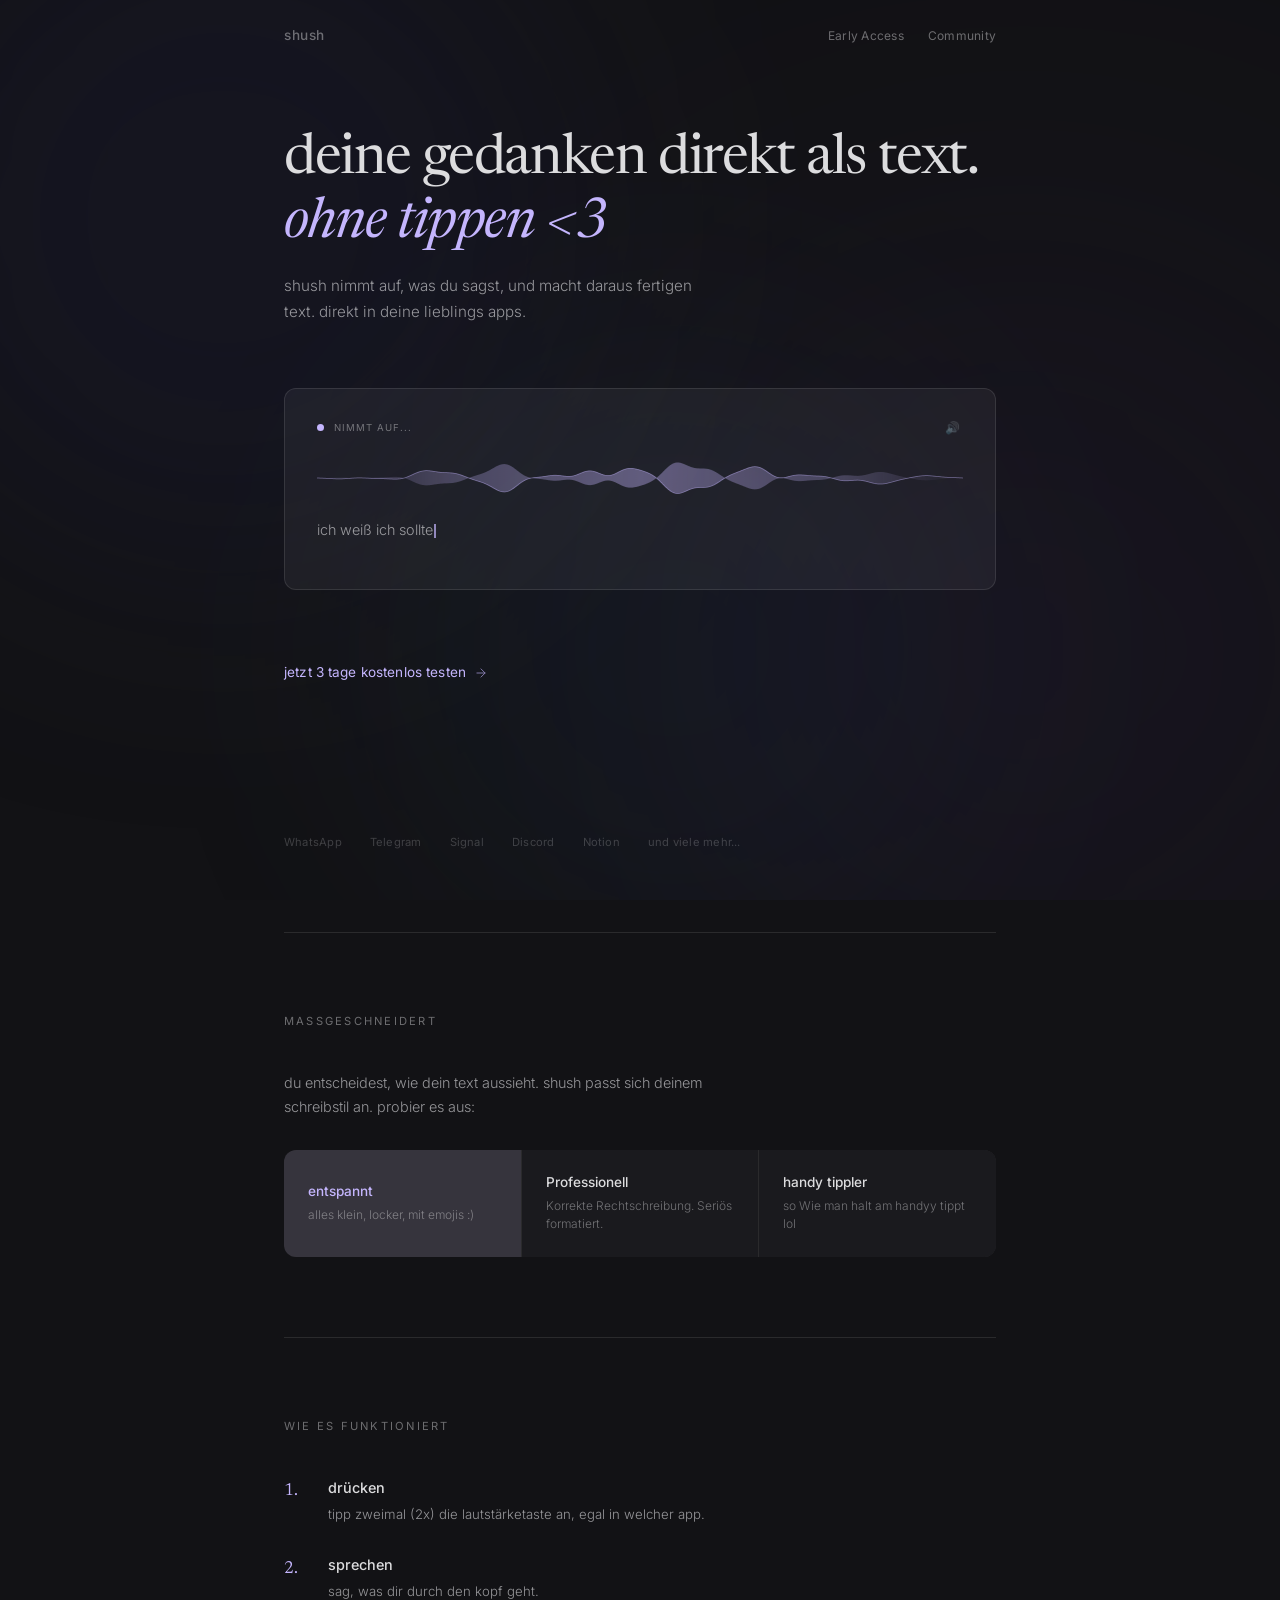
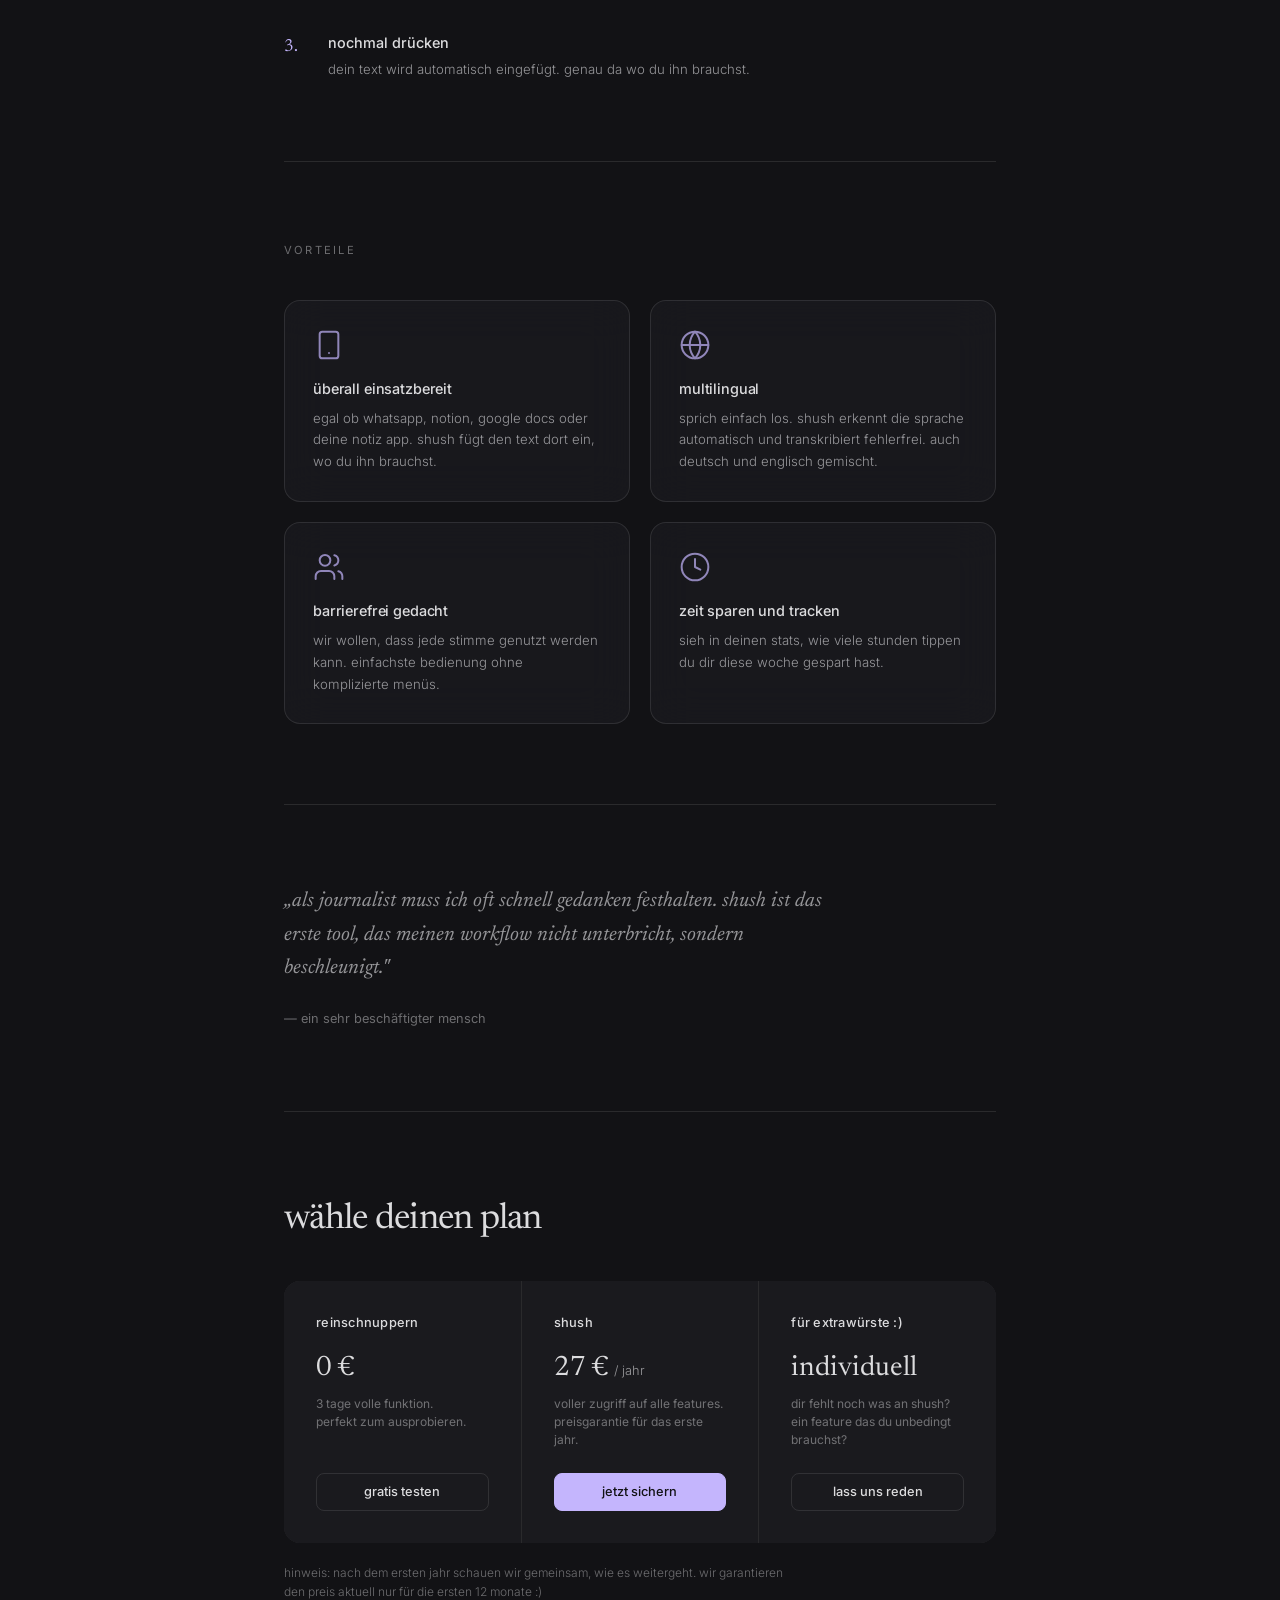
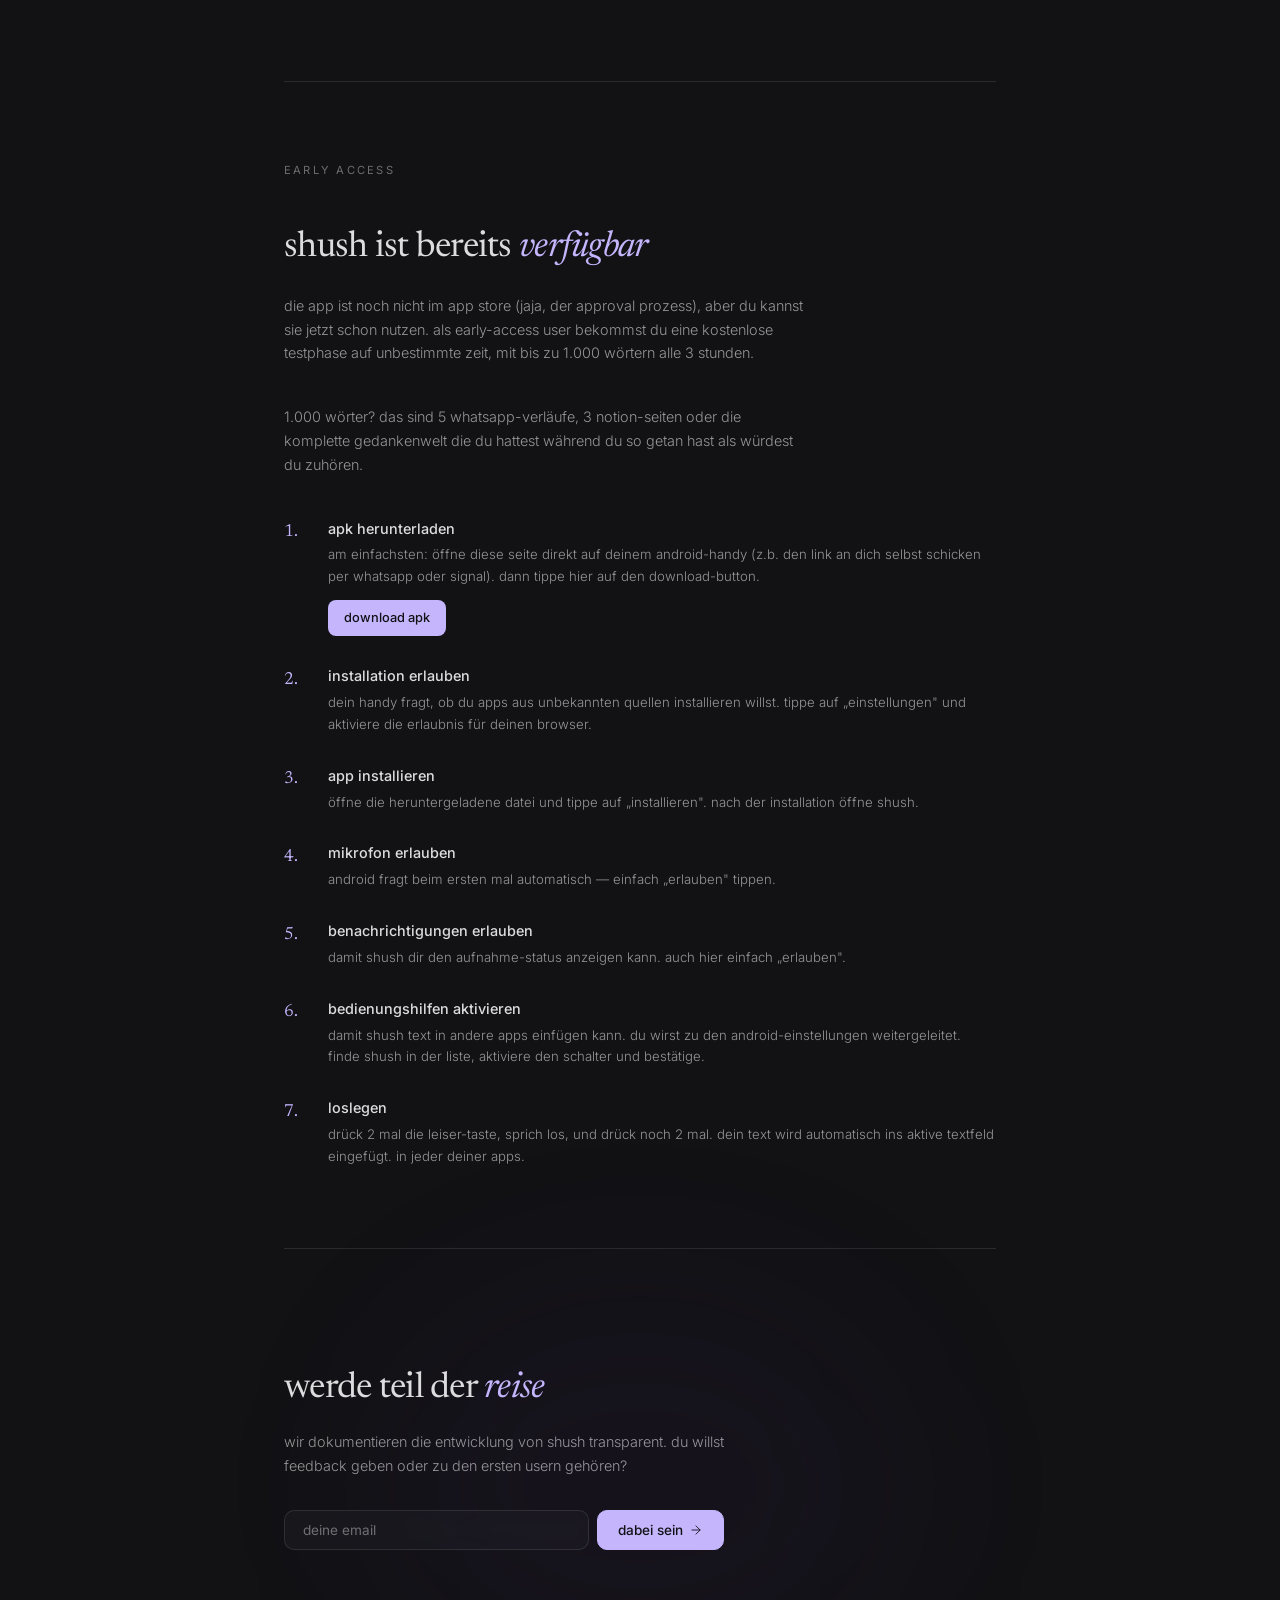
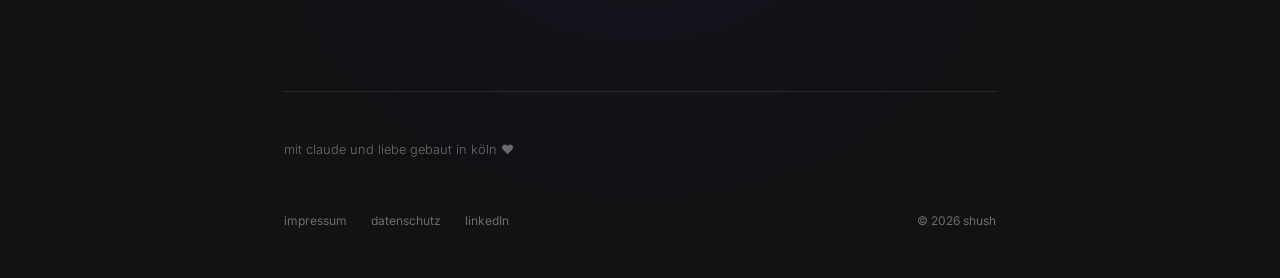
==== index.html @ c4486912 "Add mute toggle button in demo box header Co-Authored-By: Claude Opus 4.6 (1M context) <noreply@anth" ====
<!DOCTYPE html>
<!--

     _____ _   _ _   _ _____ _   _
    /  ___| | | | | | /  ___| | | |
    \ `--.| |_| | | | \ `--.| |_| |
     `--. \  _  | | | |`--. \  _  |
    /\__/ / | | | |_| /\__/ / | | |
    \____/\_| |_/\___/\____/\_| |_/

    deine stimme, dein text.
    https://shush.love

    neugierig? du liest den quellcode.
    das gefällt uns. 🤫

-->
<html lang="de">
<head>
  <meta charset="UTF-8">
  <meta name="viewport" content="width=device-width, initial-scale=1.0">
  <title>shush. deine stimme, dein text &lt;3</title>
  <meta name="description" content="shush nimmt auf, was du sagst, und wandelt es sofort in text um. direkt in deinen lieblings apps.">
  <meta property="og:title" content="shush. deine stimme, dein text">
  <meta property="og:description" content="shush nimmt auf, was du sagst, und wandelt es sofort in text um. direkt in deinen lieblings apps.">
  <meta property="og:type" content="website">
  <meta property="og:image" content="https://shush.love/og-image.png">
  <meta property="og:image:width" content="1200">
  <meta property="og:image:height" content="630">
  <meta name="twitter:card" content="summary_large_image">
  <meta name="twitter:image" content="https://shush.love/og-image.png">
  <link rel="icon" type="image/svg+xml" href="favicon.svg">
  <link rel="preconnect" href="https://fonts.googleapis.com">
  <link rel="preconnect" href="https://fonts.gstatic.com" crossorigin>
  <link href="https://fonts.googleapis.com/css2?family=Newsreader:ital,wght@0,400;0,500;1,400&family=Inter:wght@300;400;500;600&display=swap" rel="stylesheet">
  <link rel="stylesheet" href="styles.css">
</head>
<body>

  <div class="edit-bar" id="editBar">
    <span class="edit-bar-label">editing: <strong id="editStyleLabel">casual</strong></span>
    <button class="edit-export" id="editExport">export JSON</button>
    <button class="edit-close" id="editClose">&times;</button>
  </div>

  <div class="fluid-bg">
    <div class="blob blob-1"></div>
    <div class="blob blob-2"></div>
    <div class="blob blob-3"></div>
  </div>

  <nav>
    <div class="nav-inner">
      <a href="#" class="nav-logo" data-edit>shush</a>
      <div class="nav-links">
        <a href="#download">Early Access</a>
        <a href="#join">Community</a>
        <a href="#" id="editToggle" style="display:none">Edit</a>
      </div>
    </div>
  </nav>

  <div class="container">

    <section class="hero" id="demo">
      <div class="hero-copy">
        <h1 data-key="heroTitle">deine gedanken direkt als text. <em>ohne tippen &lt;3</em></h1>
        <p class="hero-sub" data-key="heroSub">shush nimmt auf, was du sagst, und macht daraus fertigen text. direkt in deine lieblings apps.</p>
      </div>
      <div class="demo-box">
        <div class="demo-header">
          <div class="demo-dot" id="demoDot"></div>
          <span class="demo-status" id="demoStatus">nimmt auf...</span>
          <button class="mute-btn" id="muteBtn" title="Sound an/aus">🔊</button>
        </div>
        <canvas class="waveform-canvas" id="waveform" width="920" height="80"></canvas>
        <p class="demo-text" id="demoText"><span class="cursor"></span></p>
      </div>
      <a href="#pricing" class="hero-cta">
<span data-key="heroCta">jetzt 3 tage kostenlos testen</span>
        <svg xmlns="http://www.w3.org/2000/svg" viewBox="0 0 24 24" fill="none" stroke="currentColor" stroke-width="1.5" stroke-linecap="round" stroke-linejoin="round"><path d="M5 12h14"/><path d="m12 5 7 7-7 7"/></svg>
      </a>
      <div class="compat-logos">
        <span>WhatsApp</span>
        <span>Telegram</span>
        <span>Signal</span>
        <span class="desktop-only">Discord</span>
        <span class="desktop-only">Notion</span>
        <span class="desktop-only">und viele mehr...</span>
        <span class="mobile-only">und mehr...</span>
      </div>
    </section>

    <div class="divider"></div>

    <section class="style-switch fade-in">
      <p class="section-label" data-edit>maßgeschneidert</p>
      <p class="style-switch-desc" data-edit>du entscheidest, wie dein text aussieht. shush passt sich deinem schreibstil an. probier es aus:</p>
      <div class="style-options">
        <button class="style-opt active" data-style="casual">
          <div class="style-opt-name">entspannt</div>
          <div class="style-opt-preview">alles klein, locker, mit emojis :)</div>
        </button>
        <button class="style-opt" data-style="formal">
          <div class="style-opt-name">Professionell</div>
          <div class="style-opt-preview">Korrekte Rechtschreibung. Seriös formatiert.</div>
        </button>
        <button class="style-opt" data-style="messy">
          <div class="style-opt-name">handy tippler</div>
          <div class="style-opt-preview">so Wie man halt am handyy tippt lol</div>
        </button>
      </div>
    </section>

    <div class="divider"></div>

    <section class="steps fade-in">
      <p class="section-label" data-edit>wie es funktioniert</p>
      <div class="steps-list">
        <div class="step">
          <span class="step-num">1.</span>
          <div>
            <h3 data-key="step1h">drücken</h3>
            <p data-key="step1p">tipp zweimal (2x) die lautstärketaste an, egal in welcher app.</p>
          </div>
        </div>
        <div class="step">
          <span class="step-num">2.</span>
          <div>
            <h3 data-key="step2h">sprechen</h3>
            <p data-key="step2p">sag, was dir durch den kopf geht.</p>
          </div>
        </div>
        <div class="step">
          <span class="step-num">3.</span>
          <div>
            <h3 data-key="step3h">nochmal drücken</h3>
            <p data-key="step3p">dein text wird automatisch eingefügt. genau da wo du ihn brauchst.</p>
          </div>
        </div>
      </div>
    </section>

    <div class="divider"></div>

    <section class="features">
      <p class="section-label fade-in" data-edit>vorteile</p>
      <div class="features-grid">
        <div class="feature-card glass fade-in delay-1">
          <div class="feature-icon">
            <svg xmlns="http://www.w3.org/2000/svg" viewBox="0 0 24 24" fill="none" stroke="currentColor" stroke-width="1.5" stroke-linecap="round" stroke-linejoin="round"><rect x="5" y="2" width="14" height="20" rx="2" ry="2"/><path d="M12 18h.01"/></svg>
          </div>
          <h3 data-key="feat1h">überall einsatzbereit</h3>
          <p data-key="feat1p">egal ob whatsapp, notion, google docs oder deine notiz app. shush fügt den text dort ein, wo du ihn brauchst.</p>
        </div>
        <div class="feature-card glass fade-in delay-2">
          <div class="feature-icon">
            <svg xmlns="http://www.w3.org/2000/svg" viewBox="0 0 24 24" fill="none" stroke="currentColor" stroke-width="1.5" stroke-linecap="round" stroke-linejoin="round"><circle cx="12" cy="12" r="10"/><path d="M2 12h20M12 2a15.3 15.3 0 0 1 4 10 15.3 15.3 0 0 1-4 10 15.3 15.3 0 0 1-4-10 15.3 15.3 0 0 1 4-10z"/></svg>
          </div>
          <h3 data-key="feat2h">multilingual</h3>
          <p data-key="feat2p">sprich einfach los. shush erkennt die sprache automatisch und transkribiert fehlerfrei. auch deutsch und englisch gemischt.</p>
        </div>
        <div class="feature-card glass fade-in delay-3">
          <div class="feature-icon">
            <svg xmlns="http://www.w3.org/2000/svg" viewBox="0 0 24 24" fill="none" stroke="currentColor" stroke-width="1.5" stroke-linecap="round" stroke-linejoin="round"><path d="M16 21v-2a4 4 0 0 0-4-4H6a4 4 0 0 0-4 4v2"/><circle cx="9" cy="7" r="4"/><path d="M22 21v-2a4 4 0 0 0-3-3.87"/><path d="M16 3.13a4 4 0 0 1 0 7.75"/></svg>
          </div>
          <h3 data-key="feat3h">barrierefrei gedacht</h3>
          <p data-key="feat3p">wir wollen, dass jede stimme genutzt werden kann. einfachste bedienung ohne komplizierte menüs.</p>
        </div>
        <div class="feature-card glass fade-in delay-3">
          <div class="feature-icon">
            <svg xmlns="http://www.w3.org/2000/svg" viewBox="0 0 24 24" fill="none" stroke="currentColor" stroke-width="1.5" stroke-linecap="round" stroke-linejoin="round"><circle cx="12" cy="12" r="10"/><polyline points="12 6 12 12 16 14"/></svg>
          </div>
          <h3 data-key="feat4h">zeit sparen und tracken</h3>
          <p data-key="feat4p">sieh in deinen stats, wie viele stunden tippen du dir diese woche gespart hast.</p>
        </div>
      </div>
    </section>

    <div class="divider"></div>

    <section class="testimonial fade-in">
      <blockquote data-key="quote">„als journalist muss ich oft schnell gedanken festhalten. shush ist das erste tool, das meinen workflow nicht unterbricht, sondern beschleunigt."</blockquote>
      <cite data-edit>— ein sehr beschäftigter mensch</cite>
    </section>

    <div class="divider"></div>

    <section class="pricing fade-in" id="pricing">
      <h2 data-key="pricingTitle">wähle deinen plan</h2>
      <div class="pricing-grid">
        <div class="plan">
          <span class="plan-name" data-edit>reinschnuppern</span>
          <span class="plan-price" data-edit>0 €</span>
          <p class="plan-desc" data-edit>3 tage volle funktion.<br>perfekt zum ausprobieren.</p>
          <a href="#download" class="plan-cta" data-edit>gratis testen</a>
        </div>
        <div class="plan">
          <span class="plan-name" data-edit>shush</span>
          <span class="plan-price" data-edit>27 € <span>/ jahr</span></span>
          <p class="plan-desc" data-edit>voller zugriff auf alle features.<br>preisgarantie für das erste jahr.</p>
          <a href="#download" class="plan-cta primary" data-edit>jetzt sichern</a>
        </div>
        <div class="plan">
          <span class="plan-name" data-edit>für extrawürste :)</span>
          <span class="plan-price" data-edit>individuell</span>
          <p class="plan-desc" data-edit>dir fehlt noch was an shush?<br>ein feature das du unbedingt brauchst?</p>
          <a href="#join" class="plan-cta" data-edit>lass uns reden</a>
        </div>
      </div>
      <p class="pricing-note" data-edit>hinweis: nach dem ersten jahr schauen wir gemeinsam, wie es weitergeht. wir garantieren den preis aktuell nur für die ersten 12 monate :)</p>
    </section>

    <div class="divider"></div>

    <section class="early-access fade-in" id="download">
      <p class="section-label">early access</p>
      <h2 class="ea-title">shush ist bereits <em>verfügbar</em></h2>
      <p class="ea-desc">die app ist noch nicht im app store (jaja, der approval prozess), aber du kannst sie jetzt schon nutzen. als early-access user bekommst du eine kostenlose testphase auf unbestimmte zeit, mit bis zu 1.000 wörtern alle 3 stunden.</p>
      <p class="ea-desc">1.000 wörter? das sind 5 whatsapp-verläufe, 3 notion-seiten oder die komplette gedankenwelt die du hattest während du so getan hast als würdest du zuhören.</p>

      <div class="ea-steps">
        <div class="ea-step">
          <span class="step-num">1.</span>
          <div>
            <h3>apk herunterladen</h3>
            <p>am einfachsten: öffne diese seite direkt auf deinem android-handy (z.b. den link an dich selbst schicken per whatsapp oder signal). dann tippe hier auf den download-button.</p>
            <a href="https://github.com/leonbubova/shush-app-releases/releases/download/v0.8.0/shush-app-v0.8.0.apk" class="ea-download" target="_blank" rel="noopener">download apk</a>
          </div>
        </div>
        <div class="ea-step">
          <span class="step-num">2.</span>
          <div>
            <h3>installation erlauben</h3>
            <p>dein handy fragt, ob du apps aus unbekannten quellen installieren willst. tippe auf „einstellungen" und aktiviere die erlaubnis für deinen browser.</p>
          </div>
        </div>
        <div class="ea-step">
          <span class="step-num">3.</span>
          <div>
            <h3>app installieren</h3>
            <p>öffne die heruntergeladene datei und tippe auf „installieren". nach der installation öffne shush.</p>
          </div>
        </div>
        <div class="ea-step">
          <span class="step-num">4.</span>
          <div>
            <h3>mikrofon erlauben</h3>
            <p>android fragt beim ersten mal automatisch — einfach „erlauben" tippen.</p>
          </div>
        </div>
        <div class="ea-step">
          <span class="step-num">5.</span>
          <div>
            <h3>benachrichtigungen erlauben</h3>
            <p>damit shush dir den aufnahme-status anzeigen kann. auch hier einfach „erlauben".</p>
          </div>
        </div>
        <div class="ea-step">
          <span class="step-num">6.</span>
          <div>
            <h3>bedienungshilfen aktivieren</h3>
            <p>damit shush text in andere apps einfügen kann. du wirst zu den android-einstellungen weitergeleitet. finde shush in der liste, aktiviere den schalter und bestätige.</p>
          </div>
        </div>
        <div class="ea-step">
          <span class="step-num">7.</span>
          <div>
            <h3>loslegen</h3>
            <p>drück 2 mal die leiser-taste, sprich los, und drück noch 2 mal. dein text wird automatisch ins aktive textfeld eingefügt. in jeder deiner apps.</p>
          </div>
        </div>
      </div>
    </section>

    <div class="divider"></div>

    <section class="cta fade-in" id="join">
      <div class="cta-glow"></div>
      <h2 data-key="ctaTitle">werde teil der <em>reise</em></h2>
      <p data-key="ctaSub">wir dokumentieren die entwicklung von shush transparent. du willst feedback geben oder zu den ersten usern gehören?</p>
      <form class="cta-form" id="waitlistForm">
        <input type="text" name="website" class="honeypot" tabindex="-1" autocomplete="off">
        <div class="cta-input-row">
          <input type="email" name="email" id="waitlistEmail" placeholder="deine email" required>
          <button type="submit" class="cta-submit">dabei sein <svg xmlns="http://www.w3.org/2000/svg" viewBox="0 0 24 24" fill="none" stroke="currentColor" stroke-width="1.5" stroke-linecap="round" stroke-linejoin="round"><path d="M5 12h14"/><path d="m12 5 7 7-7 7"/></svg></button>
        </div>
        <p class="cta-feedback" id="waitlistFeedback"></p>
      </form>
    </section>

    <footer>
      <div class="footer-top">
        <span>mit claude und liebe gebaut in köln ❤️</span>
        <span class="hidden-message">du hast das geheimnis gefunden. 🤫</span>
      </div>
      <div class="footer-bottom">
        <div class="footer-links">
          <a href="#" data-legal="impressum">impressum</a>
          <a href="#" data-legal="datenschutz">datenschutz</a>
          <a class="li-link" data-li="leonbubova">linkedIn</a>
        </div>
        <span class="footer-copy">© <script>document.write(new Date().getFullYear())</script> shush</span>
      </div>
    </footer>

  </div>

  <div class="legal-overlay" id="legalOverlay">
    <div class="legal-modal">
      <button class="legal-close" id="legalClose">&times;</button>
      <div id="legalContent"></div>
    </div>
  </div>

  <script src="script.js"></script>
</body>
</html>
---- styles.css ----
*, *::before, *::after { margin: 0; padding: 0; box-sizing: border-box; }

:root {
  --bg: #121215;
  --surface: #1a1a1e;
  --surface-glass: rgba(30, 30, 35, 0.55);
  --border: rgba(255, 255, 255, 0.10);
  --text: #dcdcde;
  --text-2: rgba(220, 220, 222, 0.65);
  --text-3: rgba(220, 220, 222, 0.45);
  --accent: #c4b5fd;
  --accent-dim: rgba(196, 181, 253, 0.10);
  --fluid-1: #1a1a3e;
  --fluid-2: #2d1b4e;
  --fluid-3: #0f2a3d;
  --sans: "Inter", -apple-system, system-ui, sans-serif;
  --serif: "Newsreader", Georgia, serif;
}

html { scroll-behavior: smooth; }

body {
  background: var(--bg);
  color: var(--text);
  font-family: var(--sans);
  line-height: 1.6;
  -webkit-font-smoothing: antialiased;
  -moz-osx-font-smoothing: grayscale;
  overflow-x: hidden;
}

::selection {
  background: rgba(196, 181, 253, 0.30);
  color: #fff;
}

/* Fluid background */
.fluid-bg {
  position: fixed; inset: 0; z-index: -1; overflow: hidden; pointer-events: none;
}
.blob {
  position: absolute; border-radius: 50%; mix-blend-mode: screen;
}
.blob-1 {
  top: -15%; left: -10%; width: 55vw; height: 55vw;
  background: rgba(30, 30, 66, 0.45); filter: blur(120px); opacity: 0.55;
  animation: drift1 22s ease-in-out infinite;
}
.blob-2 {
  bottom: -15%; right: -10%; width: 60vw; height: 60vw;
  background: rgba(50, 31, 82, 0.35); filter: blur(140px); opacity: 0.45;
  animation: drift2 28s ease-in-out infinite;
}
.blob-3 {
  top: 40%; left: 30%; width: 45vw; height: 45vw;
  background: rgba(19, 46, 66, 0.40); filter: blur(100px); opacity: 0.35;
  animation: drift3 32s ease-in-out infinite;
}

@keyframes drift1 {
  0%, 100% { transform: translate(-10%, -10%) scale(1); }
  50% { transform: translate(15%, 10%) scale(1.15); }
}
@keyframes drift2 {
  0%, 100% { transform: translate(15%, 10%) scale(1.1); }
  50% { transform: translate(-15%, -15%) scale(0.9); }
}
@keyframes drift3 {
  0%, 100% { transform: translate(0%, 20%) scale(0.9); }
  50% { transform: translate(25%, -5%) scale(1.2); }
}

/* Glass panel */
.glass {
  background: var(--surface-glass);
  backdrop-filter: blur(20px);
  -webkit-backdrop-filter: blur(20px);
  border: 1px solid var(--border);
}

/* Container */
.container {
  max-width: 760px;
  margin: 0 auto;
  padding: 0 1.5rem;
}

/* Nav */
nav {
  position: fixed; top: 0; left: 0; right: 0; z-index: 100;
  pointer-events: none;
}
.nav-inner {
  max-width: 760px; margin: 0 auto; padding: 0 1.5rem;
  height: 56px; display: flex; align-items: center; justify-content: space-between;
  pointer-events: auto;
  border-radius: 12px; margin-top: 0.5rem;
  background: transparent;
  transition: background 0.3s, backdrop-filter 0.3s, -webkit-backdrop-filter 0.3s;
}
nav.scrolled .nav-inner {
  background: rgba(18, 18, 21, 0.45);
  backdrop-filter: blur(16px);
  -webkit-backdrop-filter: blur(16px);
}
.nav-logo {
  font-size: 0.85rem; font-weight: 500; color: var(--text-3);
  text-decoration: none; letter-spacing: 0.04em; text-transform: lowercase;
}
.nav-logo:hover { color: var(--text-2); }
.nav-links {
  display: flex; align-items: center; gap: 1.5rem;
}
.nav-links a {
  font-size: 0.75rem; color: var(--text-3); text-decoration: none;
  transition: color 0.2s; letter-spacing: 0.02em;
}
.nav-links a:hover { color: var(--text-2); }

/* Animations */
@keyframes fadeIn {
  from { opacity: 0; filter: blur(6px); transform: translateY(12px); }
  to { opacity: 1; filter: blur(0); transform: translateY(0); }
}

.fade-in {
  opacity: 0; filter: blur(6px); transform: translateY(12px);
  transition: opacity 0.8s cubic-bezier(0.25, 0.1, 0.25, 1), filter 0.8s cubic-bezier(0.25, 0.1, 0.25, 1), transform 0.8s cubic-bezier(0.25, 0.1, 0.25, 1);
}
.fade-in.visible { opacity: 1; filter: blur(0); transform: translateY(0); }
.fade-in.delay-1 { transition-delay: 0.12s; }
.fade-in.delay-2 { transition-delay: 0.24s; }
.fade-in.delay-3 { transition-delay: 0.36s; }

/* Hero */
.hero {
  min-height: 100vh;
  display: flex; flex-direction: column;
  justify-content: center;
  padding: 8rem 0 1.5rem;
  gap: 4rem;
}
.hero-copy { animation: fadeIn 0.9s cubic-bezier(0.25, 0.1, 0.25, 1) both; }
.hero h1 {
  font-family: var(--serif); font-weight: 400;
  font-size: clamp(2.5rem, 5.5vw, 3.5rem);
  line-height: 1.15; letter-spacing: -0.025em; margin-bottom: 1rem;
}
.hero h1 em {
  font-style: italic; color: var(--accent);
}
.hero-sub {
  font-size: 0.95rem; color: var(--text-2); max-width: 440px;
  line-height: 1.7; font-weight: 300;
}

/* Demo box */
.demo-box {
  background: rgba(255, 255, 255, 0.05);
  border: 1px solid var(--border);
  border-radius: 12px;
  padding: 1.75rem 2rem 1.5rem;
  max-width: 100%;
  animation: fadeIn 0.9s cubic-bezier(0.25, 0.1, 0.25, 1) 0.2s both;
}
.demo-header {
  display: flex; align-items: center; gap: 0.65rem;
  margin-bottom: 1.25rem;
}
.demo-dot {
  width: 7px; height: 7px; border-radius: 50%;
  background: var(--accent); opacity: 0.4;
  transition: opacity 0.3s;
}
.demo-dot.active {
  opacity: 1;
  animation: pulse 1.5s ease-in-out infinite;
}
@keyframes pulse {
  0%, 100% { opacity: 1; } 50% { opacity: 0.35; }
}
.demo-status {
  font-size: 0.6rem; text-transform: uppercase; letter-spacing: 0.1em;
  color: var(--text-3);
}
.mute-btn {
  margin-left: auto; background: none; border: none;
  font-size: 0.75rem; cursor: pointer; opacity: 0.4;
  transition: opacity 0.2s; padding: 0.2rem;
}
.mute-btn:hover { opacity: 0.7; }
.waveform-canvas {
  display: block; width: 100%; height: 40px; margin-bottom: 1.25rem;
}
.demo-text {
  font-size: 0.9rem; color: var(--text-2); font-weight: 300;
  line-height: 1.65; min-height: 3.3em;
}
.demo-text .cursor {
  display: inline-block; width: 1.5px; height: 0.95em;
  background: var(--accent); vertical-align: text-bottom;
  margin-left: 1px; opacity: 0.7;
  animation: blink 1s step-end infinite;
}
@keyframes blink {
  0%, 100% { opacity: 0.7; } 50% { opacity: 0; }
}

/* Hero CTA */
.hero-cta {
  display: inline-flex; align-items: center; gap: 0.5rem;
  margin-top: 0.5rem;
  color: var(--accent); text-decoration: none;
  font-size: 0.85rem; font-weight: 400; letter-spacing: 0.01em;
  transition: opacity 0.25s;
  animation: fadeIn 0.9s cubic-bezier(0.25, 0.1, 0.25, 1) 0.4s both;
}
.hero-cta:hover { opacity: 0.7; }
.hero-cta svg {
  width: 14px; height: 14px; opacity: 0.7;
  transition: transform 0.25s;
}
.hero-cta:hover svg { transform: translateX(3px); }

/* Divider */
.divider { height: 1px; background: var(--border); margin: 2rem 0; }

/* Section heading */
.section-label {
  font-size: 0.7rem; text-transform: uppercase; letter-spacing: 0.2em;
  color: var(--text-3); margin-bottom: 2.5rem;
}

/* Steps */
.steps { padding: 3rem 0; }
.steps-list { display: flex; flex-direction: column; gap: 1.75rem; }
.step {
  display: flex; gap: 1.25rem; align-items: flex-start;
}
.step-num {
  font-family: var(--serif); font-size: 1.1rem; color: var(--accent);
  flex-shrink: 0; width: 1.5rem; padding-top: 0.1rem;
}
.step h3 {
  font-size: 0.9rem; font-weight: 500; margin-bottom: 0.3rem;
}
.step p {
  font-size: 0.825rem; color: var(--text-2); line-height: 1.65; font-weight: 300;
}

/* Style switcher */
.style-switch { padding: 3rem 0; }
.style-switch-desc {
  font-size: 0.9rem; color: var(--text-2); font-weight: 300;
  line-height: 1.65; margin-bottom: 2rem; max-width: 440px;
}
.style-options {
  display: grid; grid-template-columns: repeat(3, 1fr); gap: 1px;
  background: var(--border); border-radius: 12px; overflow: hidden;
}
.style-opt {
  background: var(--surface); padding: 1.5rem;
  cursor: pointer; transition: background-color 0.3s ease;
  border: none; color: var(--text); text-align: left;
  font-family: var(--sans);
}
.style-opt:hover { background: rgba(255, 255, 255, 0.05); }
.style-opt.active { background: rgba(196, 181, 253, 0.08); }
.style-opt-name {
  font-size: 0.85rem; font-weight: 500; margin-bottom: 0.4rem;
  display: flex; align-items: center; gap: 0.5rem;
}
.style-opt.active .style-opt-name { color: var(--accent); }
.style-opt-preview {
  font-size: 0.75rem; color: var(--text-3); line-height: 1.5; font-weight: 300;
}

@media (max-width: 560px) {
  .style-options { grid-template-columns: 1fr; }
}

/* Features */
.features { padding: 3rem 0; }
.features-grid {
  display: grid; grid-template-columns: 1fr 1fr; gap: 1.25rem;
}
.feature-card {
  padding: 1.75rem; border-radius: 16px;
  transition: background-color 0.3s ease;
  will-change: background-color;
}
.feature-card:hover { background-color: rgba(255, 255, 255, 0.06); }
.feature-icon {
  width: 2rem; height: 2rem; margin-bottom: 1rem;
  color: var(--accent); opacity: 0.7;
}
.feature-icon svg { width: 100%; height: 100%; }
.feature-card h3 {
  font-size: 0.9rem; font-weight: 500; margin-bottom: 0.5rem;
  letter-spacing: -0.01em;
}
.feature-card p {
  font-size: 0.825rem; color: var(--text-2); line-height: 1.65; font-weight: 300;
}

/* Testimonial */
.testimonial { padding: 3rem 0; }
.testimonial blockquote {
  font-family: var(--serif); font-style: italic;
  font-size: clamp(1.1rem, 2.5vw, 1.3rem);
  line-height: 1.6; color: var(--text-2); margin-bottom: 1.25rem;
  max-width: 540px;
}
.testimonial cite {
  font-style: normal; font-size: 0.8rem; color: var(--text-3);
}
.compat-logos {
  display: flex; gap: 1.75rem; margin-top: auto;
  align-items: center; padding-bottom: 1.5rem;
}
.mobile-only { display: none; }
.compat-logos span {
  font-size: 0.7rem; color: var(--text-3); font-weight: 400;
  letter-spacing: 0.02em; opacity: 0.5;
}

/* Pricing */
.pricing { padding: 3rem 0; }
.pricing h2 {
  font-family: var(--serif); font-size: clamp(1.75rem, 4vw, 2.25rem);
  font-weight: 400; letter-spacing: -0.02em; margin-bottom: 2rem;
}
.pricing-grid {
  display: grid; grid-template-columns: repeat(3, 1fr); gap: 1px;
  background: var(--border); border-radius: 16px; overflow: hidden;
}
.plan {
  background: var(--surface); padding: 2rem;
  display: flex; flex-direction: column;
}
.plan-name {
  font-size: 0.8rem; font-weight: 500; margin-bottom: 0.75rem;
  letter-spacing: 0.02em;
}
.plan-price {
  font-family: var(--serif); font-size: 1.75rem; margin-bottom: 0.25rem;
}
.plan-price span {
  font-family: var(--sans); font-size: 0.8rem; font-weight: 300;
  color: var(--text-2);
}
.plan-desc {
  font-size: 0.75rem; color: var(--text-3); line-height: 1.5;
  margin-bottom: 1.5rem; flex: 1;
}
.plan-cta {
  display: inline-flex; align-items: center; justify-content: center;
  padding: 0.5rem 1rem; border-radius: 8px; text-decoration: none;
  font-size: 0.8rem; font-weight: 500;
  transition: border-color 0.2s ease, background-color 0.2s ease, opacity 0.2s ease;
  border: 1px solid var(--border); color: var(--text);
}
.plan-cta:hover {
  border-color: rgba(255, 255, 255, 0.15);
  background-color: rgba(255, 255, 255, 0.06);
}
.plan-cta.primary {
  background: var(--accent); color: var(--bg); border-color: var(--accent);
}
.plan-cta.primary:hover { opacity: 0.85; }
.pricing-note {
  margin-top: 1.25rem; font-size: 0.75rem; color: var(--text-3);
  font-weight: 300; max-width: 520px; line-height: 1.6;
}

/* Early Access */
.early-access { padding: 3rem 0; }
.ea-title {
  font-family: var(--serif); font-size: clamp(1.75rem, 4vw, 2.25rem);
  font-weight: 400; letter-spacing: -0.02em; margin-bottom: 1rem;
}
.ea-title em { font-style: italic; color: var(--accent); }
.ea-desc {
  font-size: 0.9rem; color: var(--text-2); font-weight: 300;
  line-height: 1.65; max-width: 520px; margin-bottom: 2.5rem;
}
.ea-steps { display: flex; flex-direction: column; gap: 1.75rem; }
.ea-step { display: flex; gap: 1.25rem; align-items: flex-start; }
.ea-step h3 { font-size: 0.9rem; font-weight: 500; margin-bottom: 0.3rem; }
.ea-step p {
  font-size: 0.825rem; color: var(--text-2); line-height: 1.65; font-weight: 300;
}
.ea-download {
  display: inline-flex; align-items: center; margin-top: 0.75rem;
  padding: 0.5rem 1rem; border-radius: 8px;
  background: var(--accent); color: var(--bg);
  font-size: 0.8rem; font-weight: 500; text-decoration: none;
  transition: opacity 0.2s;
}
.ea-download:hover { opacity: 0.85; }

/* CTA */
.cta { padding: 5rem 0; position: relative; }
.cta-glow {
  position: absolute; top: 50%; left: 50%; transform: translate(-50%, -50%);
  width: 40vw; height: 30vw; border-radius: 50%;
  background: rgba(50, 31, 82, 0.12); filter: blur(80px);
  pointer-events: none;
}
.cta h2 {
  font-family: var(--serif); font-size: clamp(1.75rem, 4vw, 2.25rem);
  font-weight: 400; letter-spacing: -0.02em; margin-bottom: 0.75rem;
  position: relative;
}
.cta h2 em { font-style: italic; color: var(--accent); }
.cta p {
  color: var(--text-2); font-size: 0.9rem; font-weight: 300;
  margin-bottom: 2rem; max-width: 440px; line-height: 1.65;
  position: relative;
}
.cta-form { position: relative; max-width: 440px; }
.cta-input-row {
  display: flex; gap: 0.5rem;
}
.cta-input-row input[type="email"] {
  flex: 1; padding: 0.7rem 1.1rem; border-radius: 10px;
  border: 1px solid var(--border); background: var(--surface-glass);
  backdrop-filter: blur(12px); -webkit-backdrop-filter: blur(12px);
  color: var(--text); font-family: var(--sans); font-size: 0.85rem;
  outline: none; transition: border-color 0.2s;
}
.cta-input-row input[type="email"]::placeholder { color: var(--text-3); }
.cta-input-row input[type="email"]:focus { border-color: var(--accent); }
.cta-submit {
  display: inline-flex; align-items: center; gap: 0.4rem;
  padding: 0.7rem 1.25rem; border-radius: 10px; border: 1px solid var(--accent);
  background: var(--accent); color: var(--bg);
  font-family: var(--sans); font-size: 0.85rem; font-weight: 500;
  cursor: pointer; transition: opacity 0.2s; white-space: nowrap;
}
.cta-submit:hover { opacity: 0.85; }
.cta-submit svg { width: 14px; height: 14px; flex-shrink: 0; }
.cta-submit:disabled { opacity: 0.5; cursor: not-allowed; }
.honeypot { position: absolute; left: -9999px; opacity: 0; height: 0; width: 0; }
.cta-feedback {
  margin-top: 0.75rem; font-size: 0.8rem; font-weight: 300;
  color: var(--text-2); min-height: 1.2em;
}
.cta-feedback.success { color: var(--accent); }
.cta-feedback.error { color: #e57373; }

/* Hidden message */
.hidden-message {
  color: transparent; font-size: 0.7rem; user-select: all;
  display: block; margin-top: 0.5rem;
}
.hidden-message::selection {
  color: var(--accent); background: rgba(196, 181, 253, 0.2);
}

/* Buttons */
.btn {
  display: inline-flex; align-items: center; gap: 0.5rem;
  padding: 0.625rem 1.25rem; border-radius: 8px; text-decoration: none;
  font-size: 0.85rem; font-weight: 500;
  transition: border-color 0.2s ease, background-color 0.2s ease, opacity 0.2s ease;
}
.btn svg { width: 16px; height: 16px; flex-shrink: 0; opacity: 0.7; }
.btn-primary {
  background: var(--text); color: var(--bg);
}
.btn-primary:hover { opacity: 0.85; }
.btn-secondary {
  color: var(--text); border: 1px solid var(--border);
}
.btn-secondary:hover {
  border-color: rgba(255, 255, 255, 0.15);
  background-color: rgba(255, 255, 255, 0.06);
}

/* Footer */
footer {
  padding: 3rem 0; border-top: 1px solid var(--border);
  display: flex; flex-direction: column; gap: 1.5rem;
}
.footer-top { font-size: 0.8rem; color: var(--text-3); font-weight: 300; }
.footer-bottom {
  display: flex; justify-content: space-between; align-items: center;
  flex-wrap: wrap; gap: 1rem;
}
.footer-copy { font-size: 0.75rem; color: var(--text-3); }
footer a, footer .li-link {
  font-size: 0.75rem; color: var(--text-3); text-decoration: none;
  transition: color 0.2s; cursor: pointer;
}
footer a:hover, footer .li-link:hover { color: var(--text-2); }
.footer-links { display: flex; gap: 1.5rem; }

/* Legal modal */
.legal-overlay {
  display: none; position: fixed; inset: 0; z-index: 300;
  background: rgba(0, 0, 0, 0.6); backdrop-filter: blur(6px);
  -webkit-backdrop-filter: blur(6px);
  align-items: center; justify-content: center; padding: 1.5rem;
}
.legal-overlay.visible { display: flex; }
.legal-modal {
  background: var(--surface); border: 1px solid var(--border);
  border-radius: 16px; padding: 2rem; max-width: 520px; width: 100%;
  max-height: 80vh; overflow-y: auto; position: relative;
}
.legal-close {
  position: absolute; top: 1rem; right: 1rem;
  background: none; border: none; color: var(--text-3);
  font-size: 1.25rem; cursor: pointer; padding: 0.25rem 0.5rem;
  transition: color 0.2s;
}
.legal-close:hover { color: var(--text); }
.legal-modal h3 {
  font-size: 0.9rem; font-weight: 500; margin-bottom: 1rem;
}
.legal-modal p {
  font-size: 0.8rem; color: var(--text-2); font-weight: 300;
  line-height: 1.65; margin-bottom: 0.75rem;
}
.legal-modal a { color: var(--accent); text-decoration: none; }
.legal-modal a:hover { opacity: 0.7; }

/* Editor mode */
.edit-bar {
  display: none; position: fixed; bottom: 1.5rem; left: 50%; transform: translateX(-50%);
  z-index: 200; background: rgba(26, 26, 30, 0.95); border: 1px solid rgba(255,255,255,0.12);
  backdrop-filter: blur(16px); -webkit-backdrop-filter: blur(16px);
  border-radius: 12px; padding: 0.6rem 0.75rem; gap: 0.5rem;
  align-items: center; font-size: 0.7rem; color: var(--text-2);
  box-shadow: 0 8px 32px rgba(0,0,0,0.4);
}
.edit-bar.visible { display: flex; }
.edit-bar-label {
  font-size: 0.6rem; text-transform: uppercase; letter-spacing: 0.08em;
  color: var(--text-3); margin-right: 0.25rem;
}
.edit-bar button {
  padding: 0.35rem 0.7rem; border-radius: 6px; border: 1px solid var(--border);
  background: transparent; color: var(--text-2); font-size: 0.65rem;
  cursor: pointer; font-family: var(--sans); transition: background-color 0.2s;
}
.edit-bar button:hover { background: rgba(255,255,255,0.08); }
.edit-bar button.active { background: var(--accent); color: var(--bg); border-color: var(--accent); }
.edit-bar .edit-export {
  background: rgba(196, 181, 253, 0.15); border-color: rgba(196, 181, 253, 0.3);
  color: var(--accent);
}
.edit-bar .edit-close {
  margin-left: 0.25rem; background: none; border: none; color: var(--text-3);
  font-size: 0.85rem; padding: 0.2rem 0.4rem;
}

body.editing a,
body.editing button:not(.edit-bar button):not(.style-opt) {
  pointer-events: none;
}
body.editing [data-key],
body.editing [data-edit] {
  pointer-events: auto;
  outline: 1px dashed rgba(196, 181, 253, 0.25);
  outline-offset: 4px;
  cursor: text;
  border-radius: 4px;
  transition: outline-color 0.2s;
}
body.editing [data-key]:hover,
body.editing [data-edit]:hover {
  outline-color: rgba(196, 181, 253, 0.5);
}
body.editing [data-key]:focus,
body.editing [data-edit]:focus {
  outline-color: var(--accent);
  outline-style: solid;
}

/* Mobile */
@media (max-width: 560px) {
  nav { transform: translateY(-100%); transition: transform 0.3s; }
  nav.scrolled { transform: translateY(0); }
  .hero { min-height: 100svh; padding: 3rem 0 3rem; gap: 3.5rem; justify-content: flex-start; padding-top: 12svh; }
  .hero h1 { margin-bottom: 1.5rem; }
  .hero-sub { margin-bottom: 0; }
  .compat-logos { display: flex; padding-bottom: 0.5rem; }
  .desktop-only { display: none; }
  .mobile-only { display: inline; }
  .demo-box { padding: 1.25rem 1.5rem 1.25rem; }
  .features-grid { grid-template-columns: 1fr; gap: 1rem; }
  .pricing-grid { grid-template-columns: 1fr; border-radius: 12px; }
  .plan { padding: 1.25rem 1.5rem; }
  .plan-price { font-size: 1.4rem; }
  .plan-desc { margin-bottom: 1rem; }
  .plan-cta { padding: 0.45rem 0.85rem; }
  .cta-input-row { flex-direction: column; gap: 1rem; }
  .cta-submit { justify-content: center; }
  .btn { justify-content: center; }
  .nav-links a:first-child { display: none; }
}
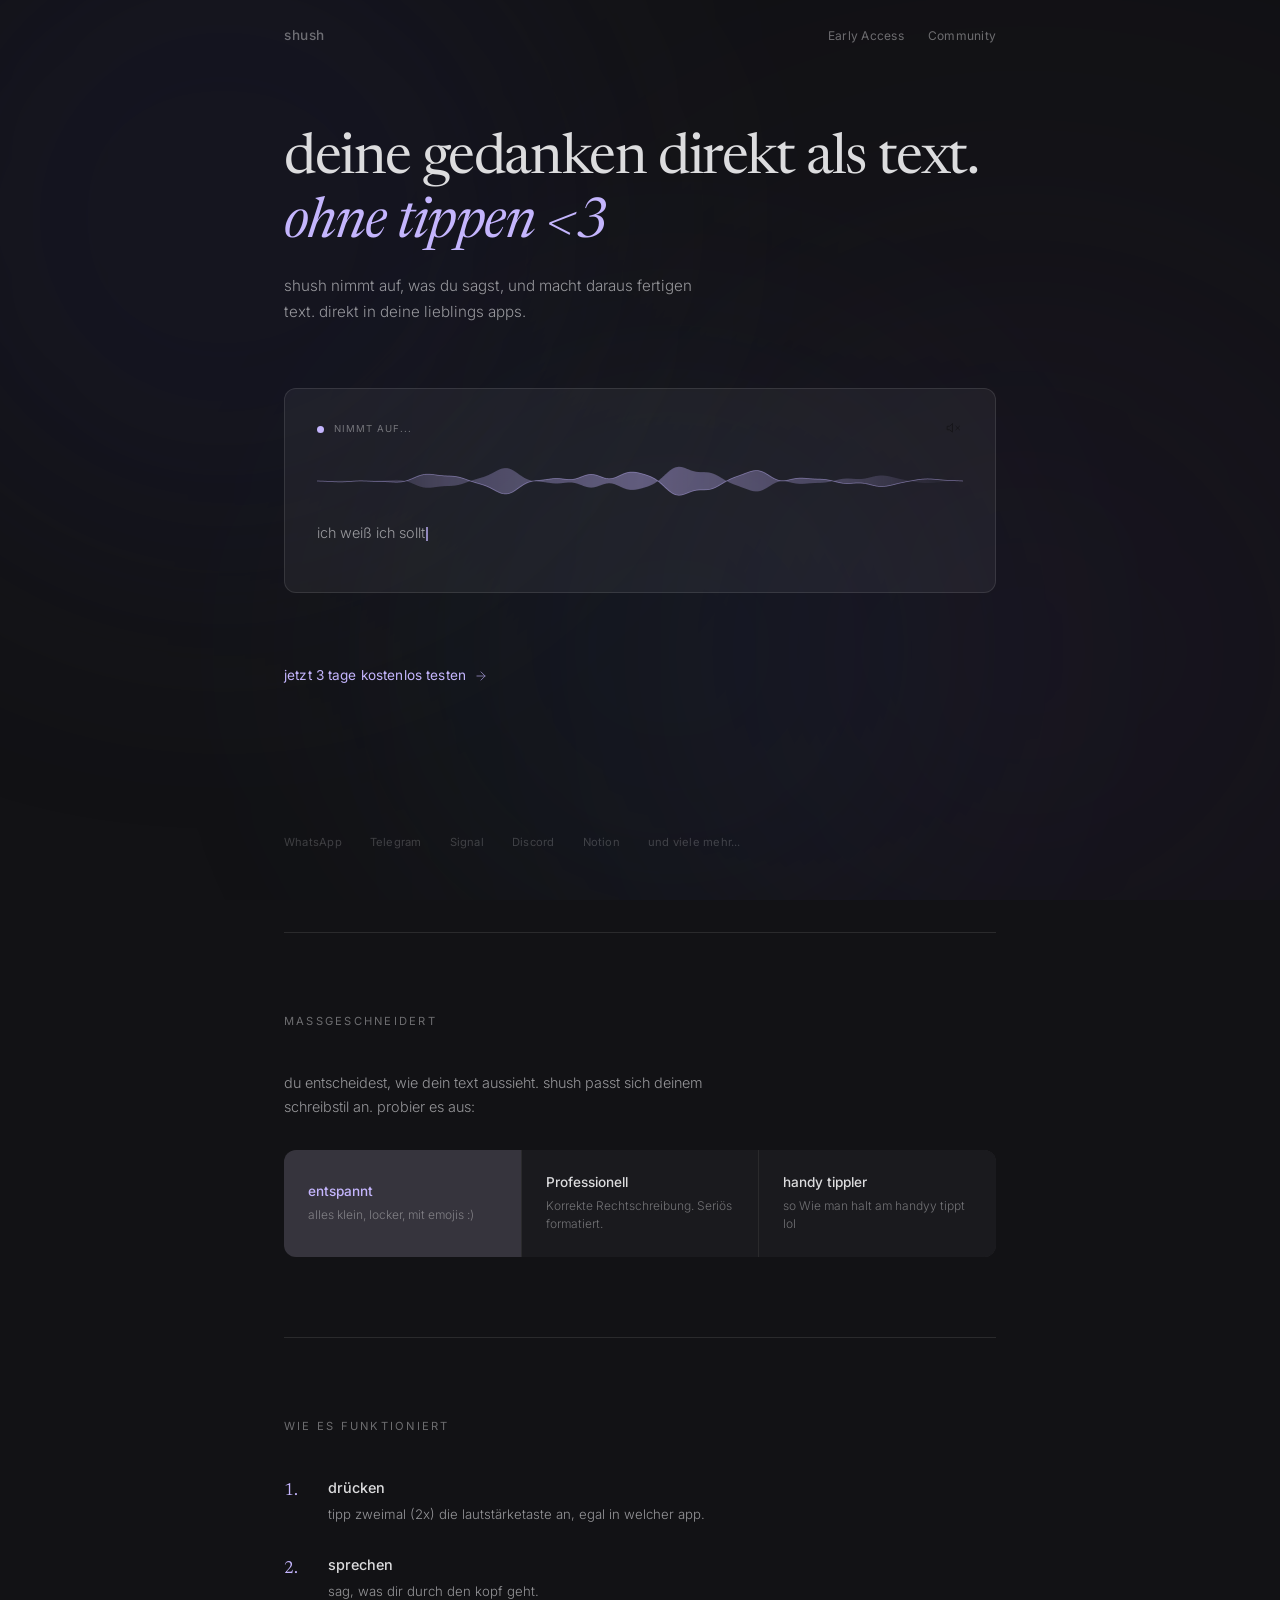
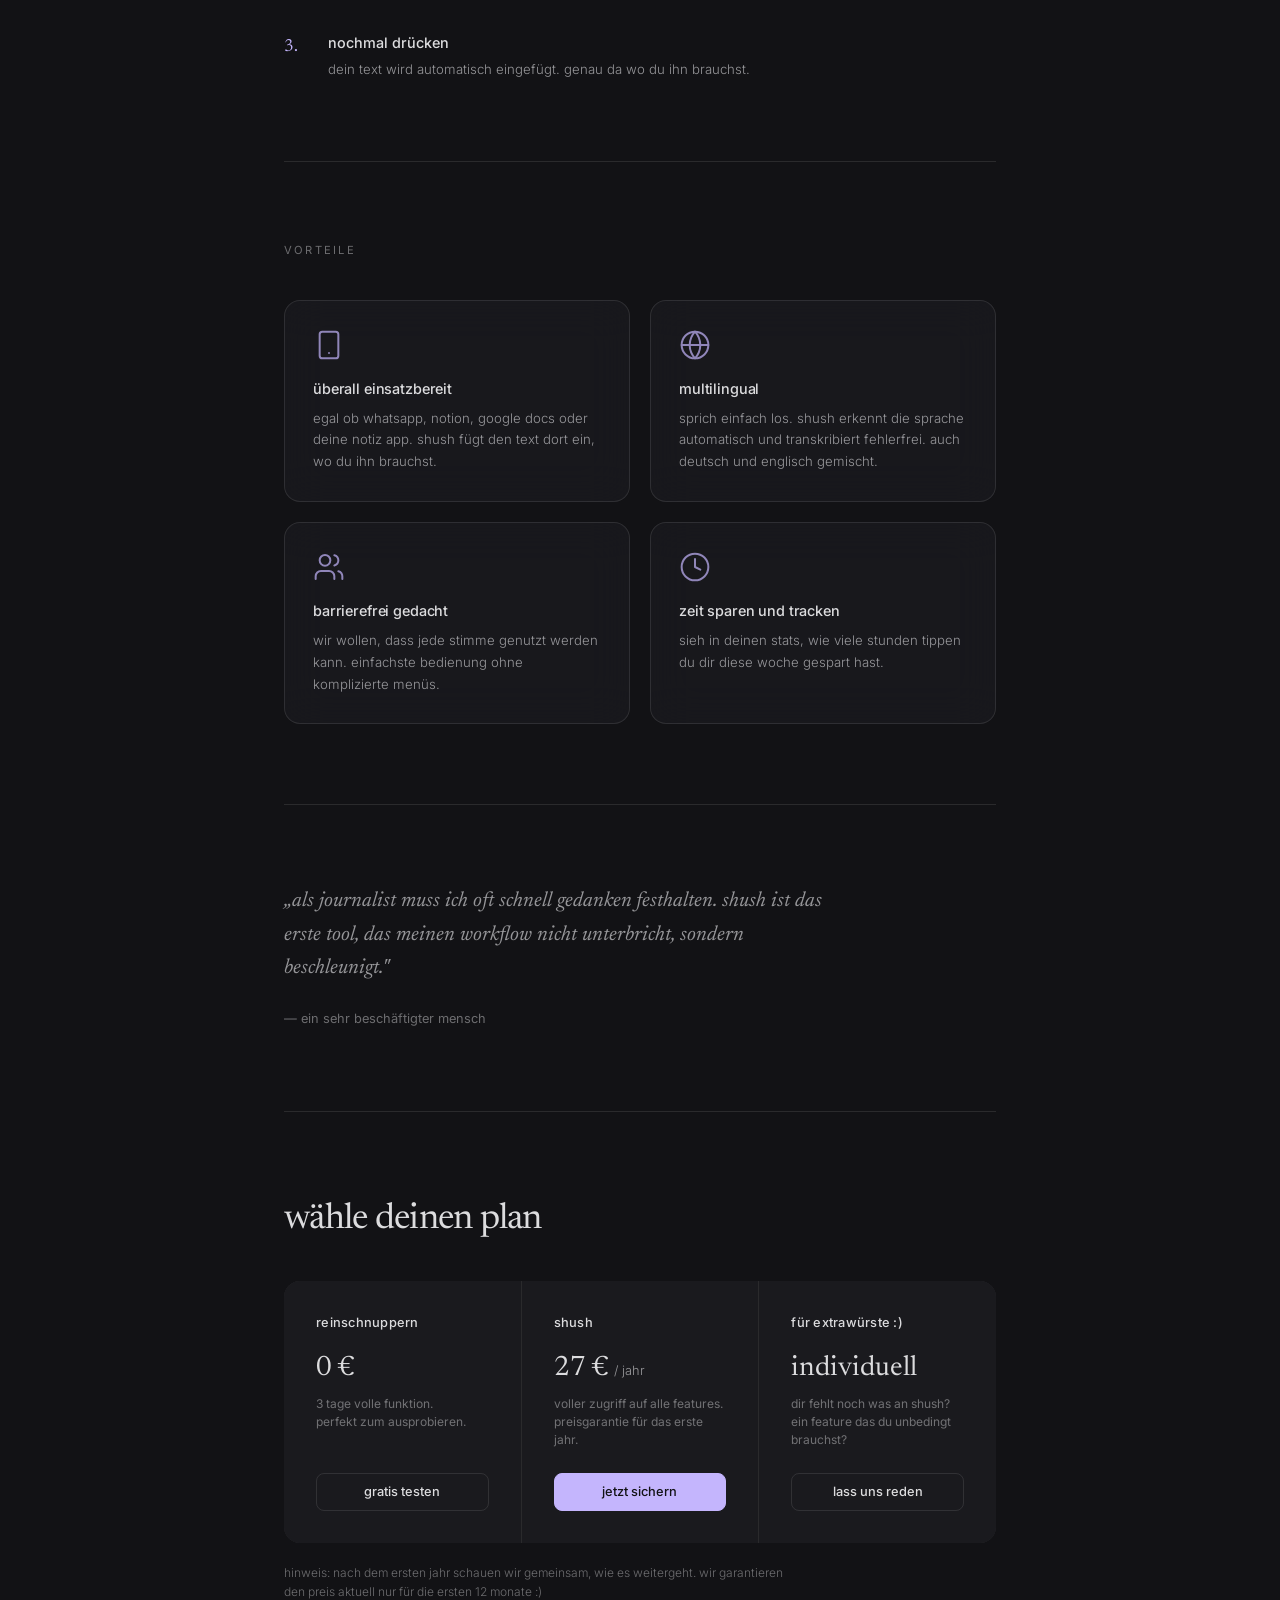
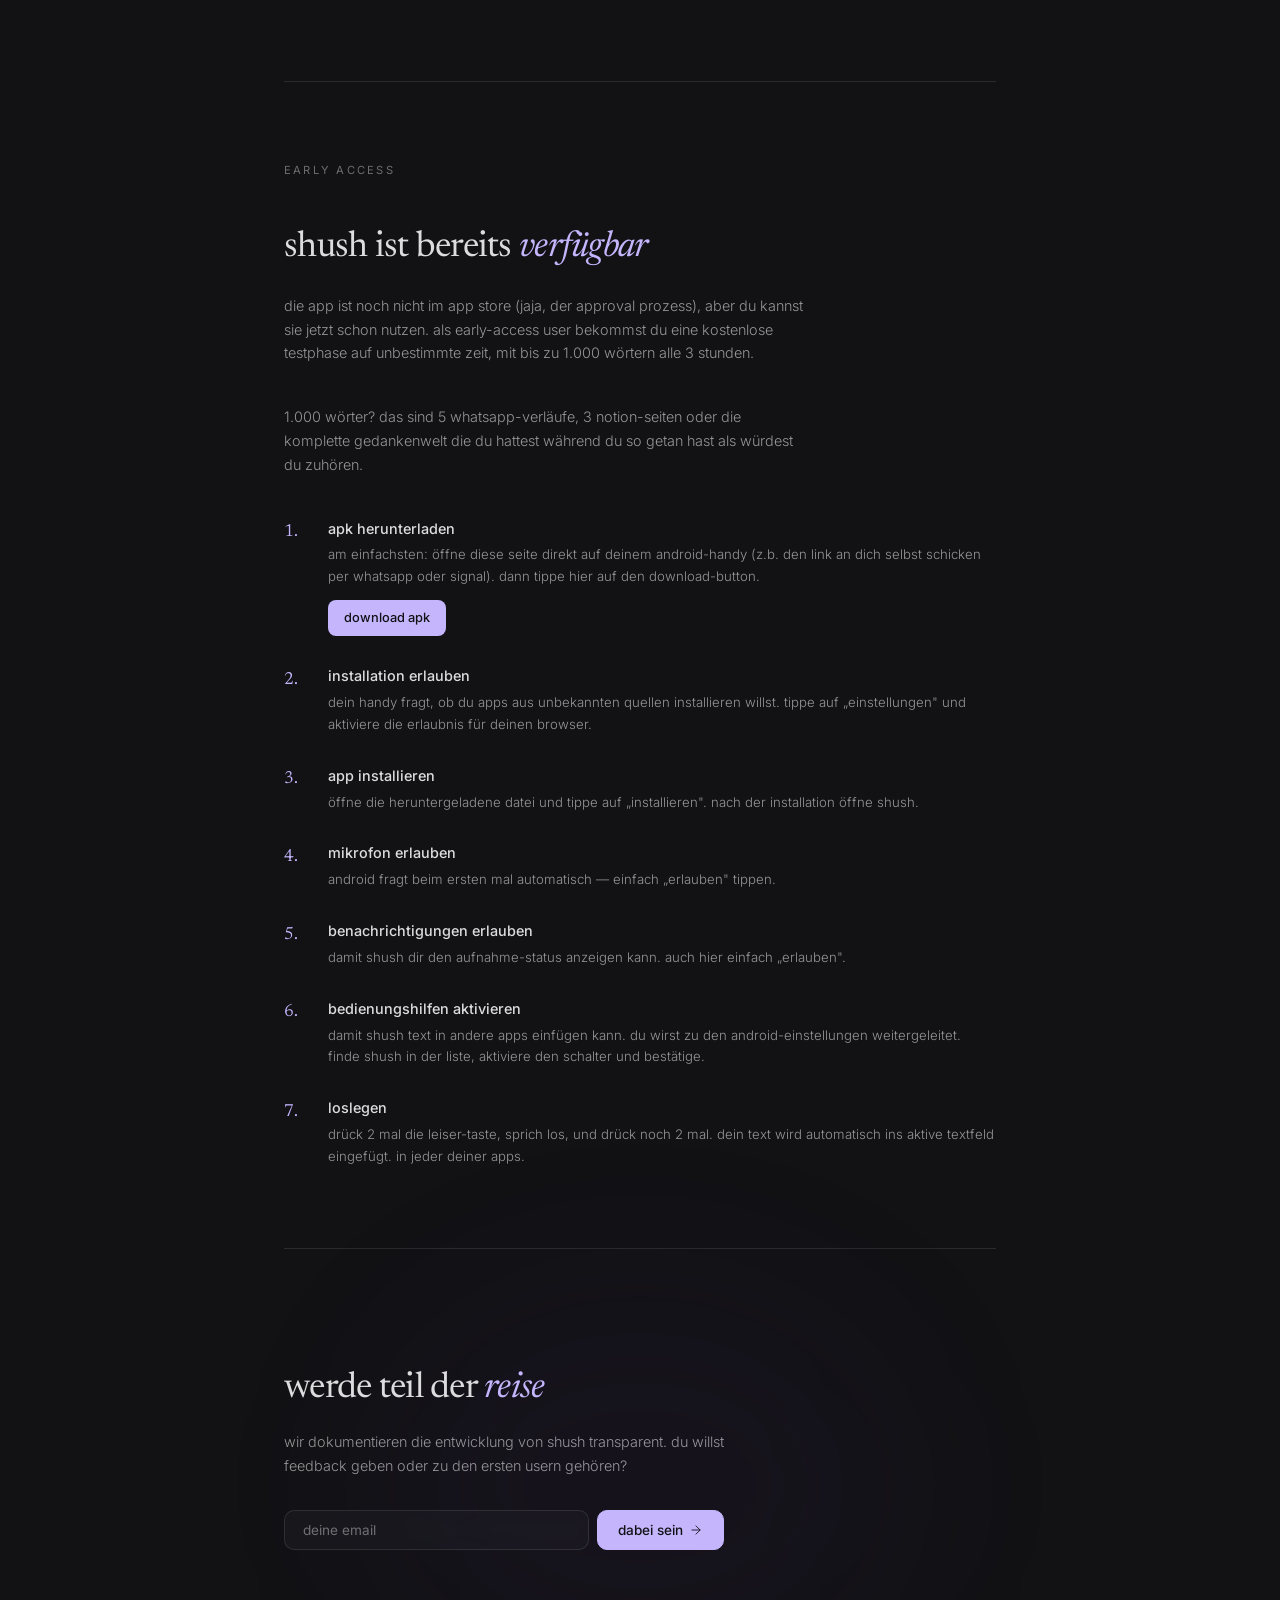
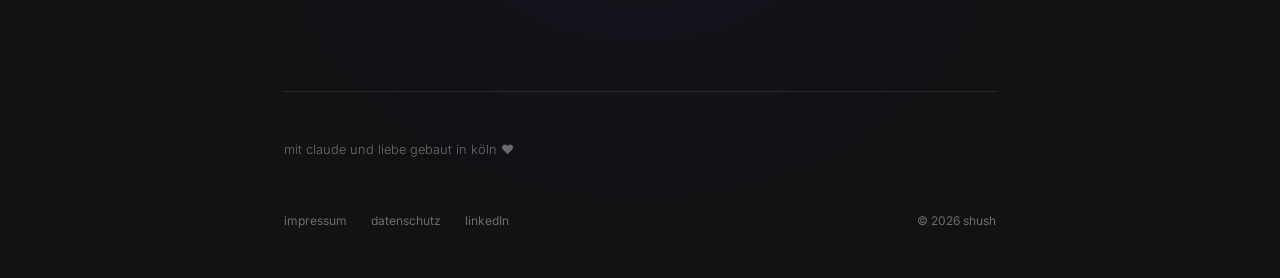
==== commit 13e58d8a: "Replace mute emoji with SVG icons, start muted by default Co-Authored-By: Claude Opus 4.6 (1M contex" ====
--- a/index.html
+++ b/index.html
@@ -71,7 +71,10 @@
         <div class="demo-header">
           <div class="demo-dot" id="demoDot"></div>
           <span class="demo-status" id="demoStatus">nimmt auf...</span>
-          <button class="mute-btn" id="muteBtn" title="Sound an/aus">🔊</button>
+          <button class="mute-btn" id="muteBtn" title="Sound an/aus">
+            <svg id="muteIcon" xmlns="http://www.w3.org/2000/svg" width="14" height="14" viewBox="0 0 24 24" fill="none" stroke="currentColor" stroke-width="1.5" stroke-linecap="round" stroke-linejoin="round"><polygon points="11 5 6 9 2 9 2 15 6 15 11 19 11 5"/><line x1="23" y1="9" x2="17" y2="15"/><line x1="17" y1="9" x2="23" y2="15"/></svg>
+            <svg id="unmuteIcon" xmlns="http://www.w3.org/2000/svg" width="14" height="14" viewBox="0 0 24 24" fill="none" stroke="currentColor" stroke-width="1.5" stroke-linecap="round" stroke-linejoin="round" style="display:none"><polygon points="11 5 6 9 2 9 2 15 6 15 11 19 11 5"/><path d="M19.07 4.93a10 10 0 0 1 0 14.14"/><path d="M15.54 8.46a5 5 0 0 1 0 7.07"/></svg>
+          </button>
         </div>
         <canvas class="waveform-canvas" id="waveform" width="920" height="80"></canvas>
         <p class="demo-text" id="demoText"><span class="cursor"></span></p>
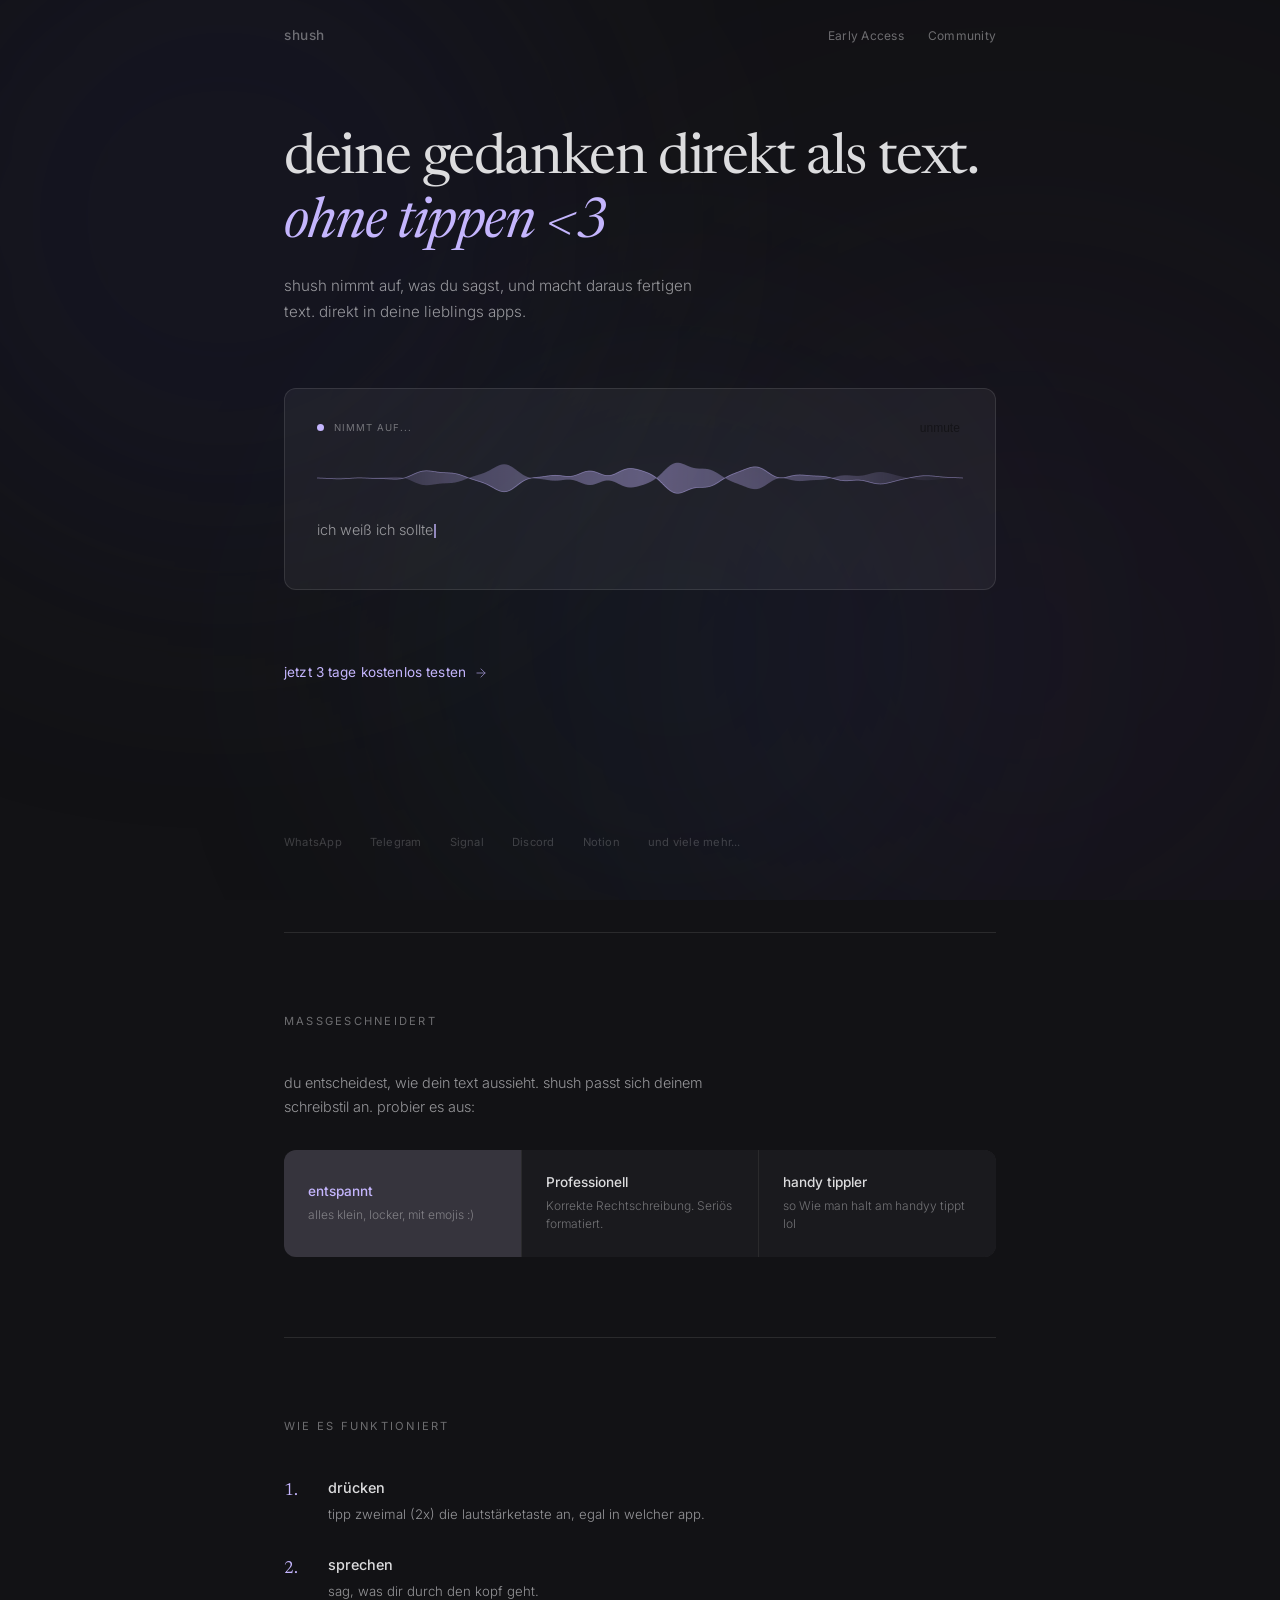
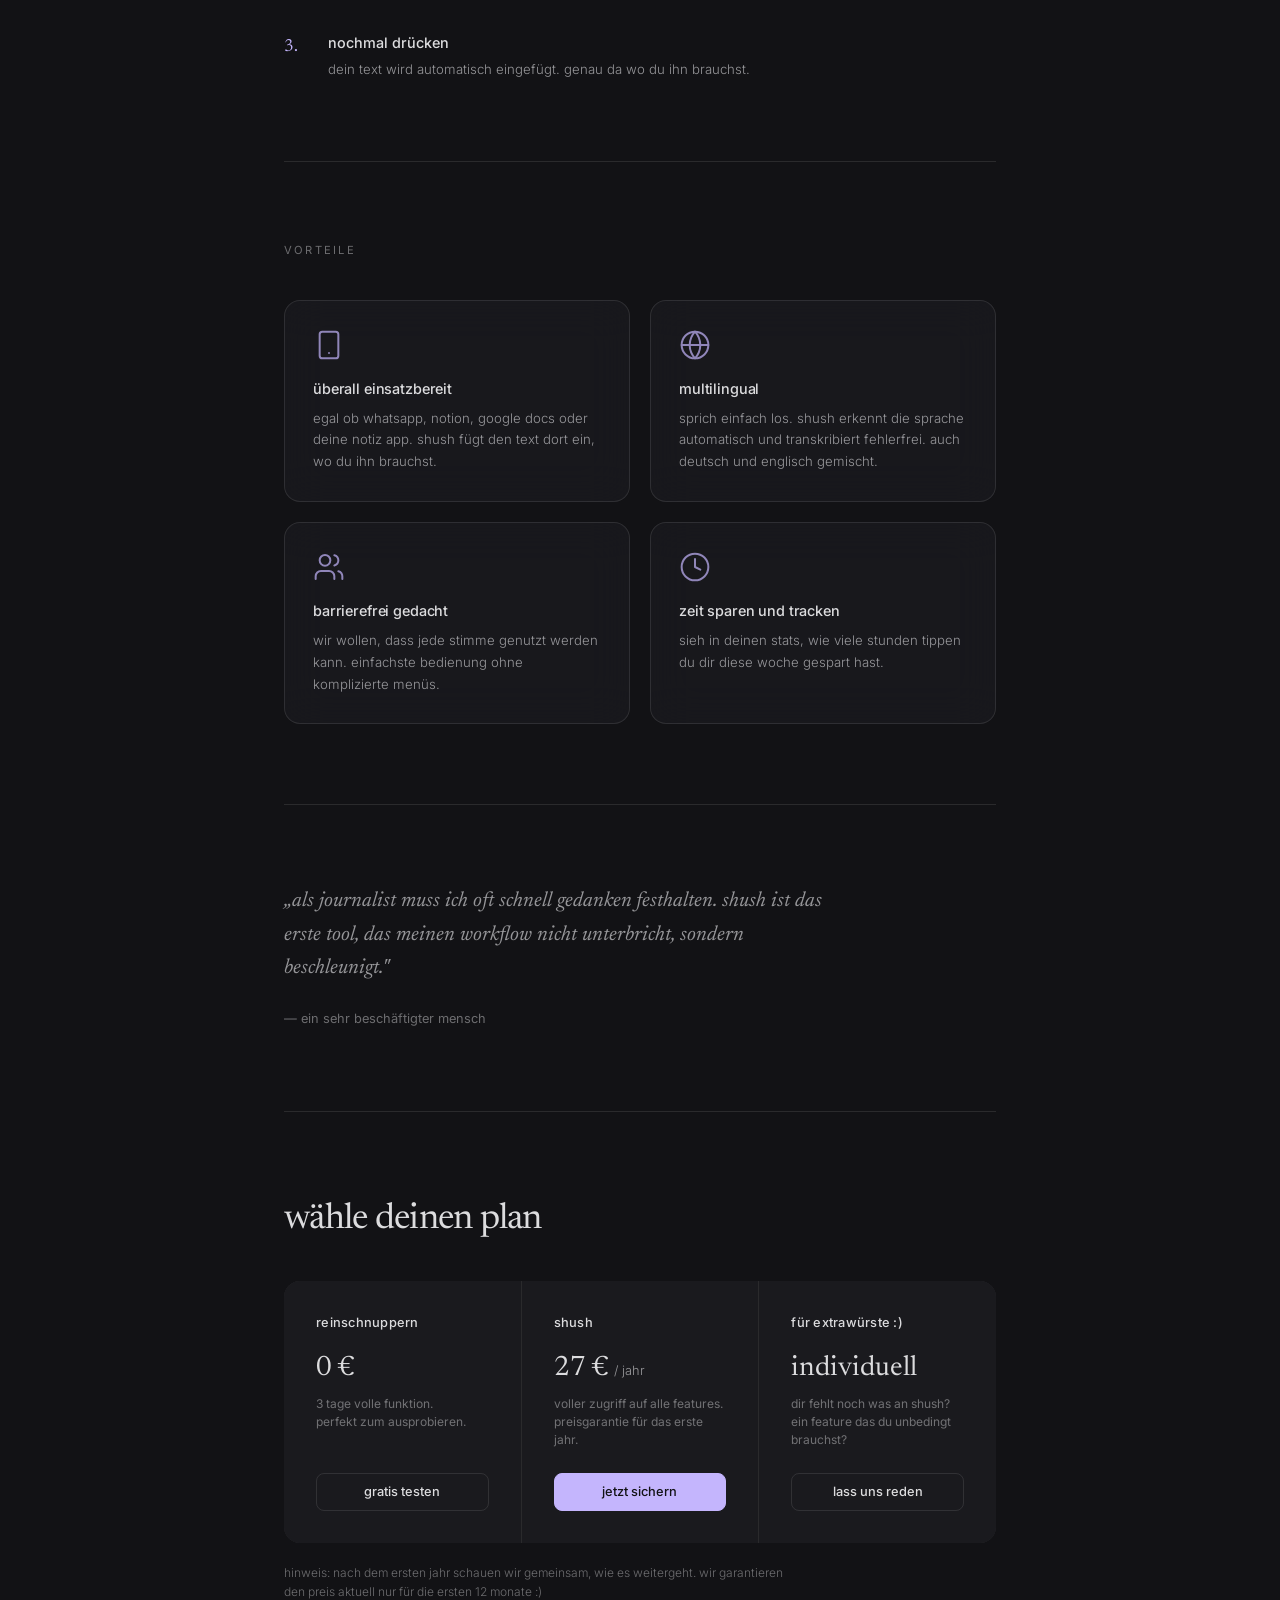
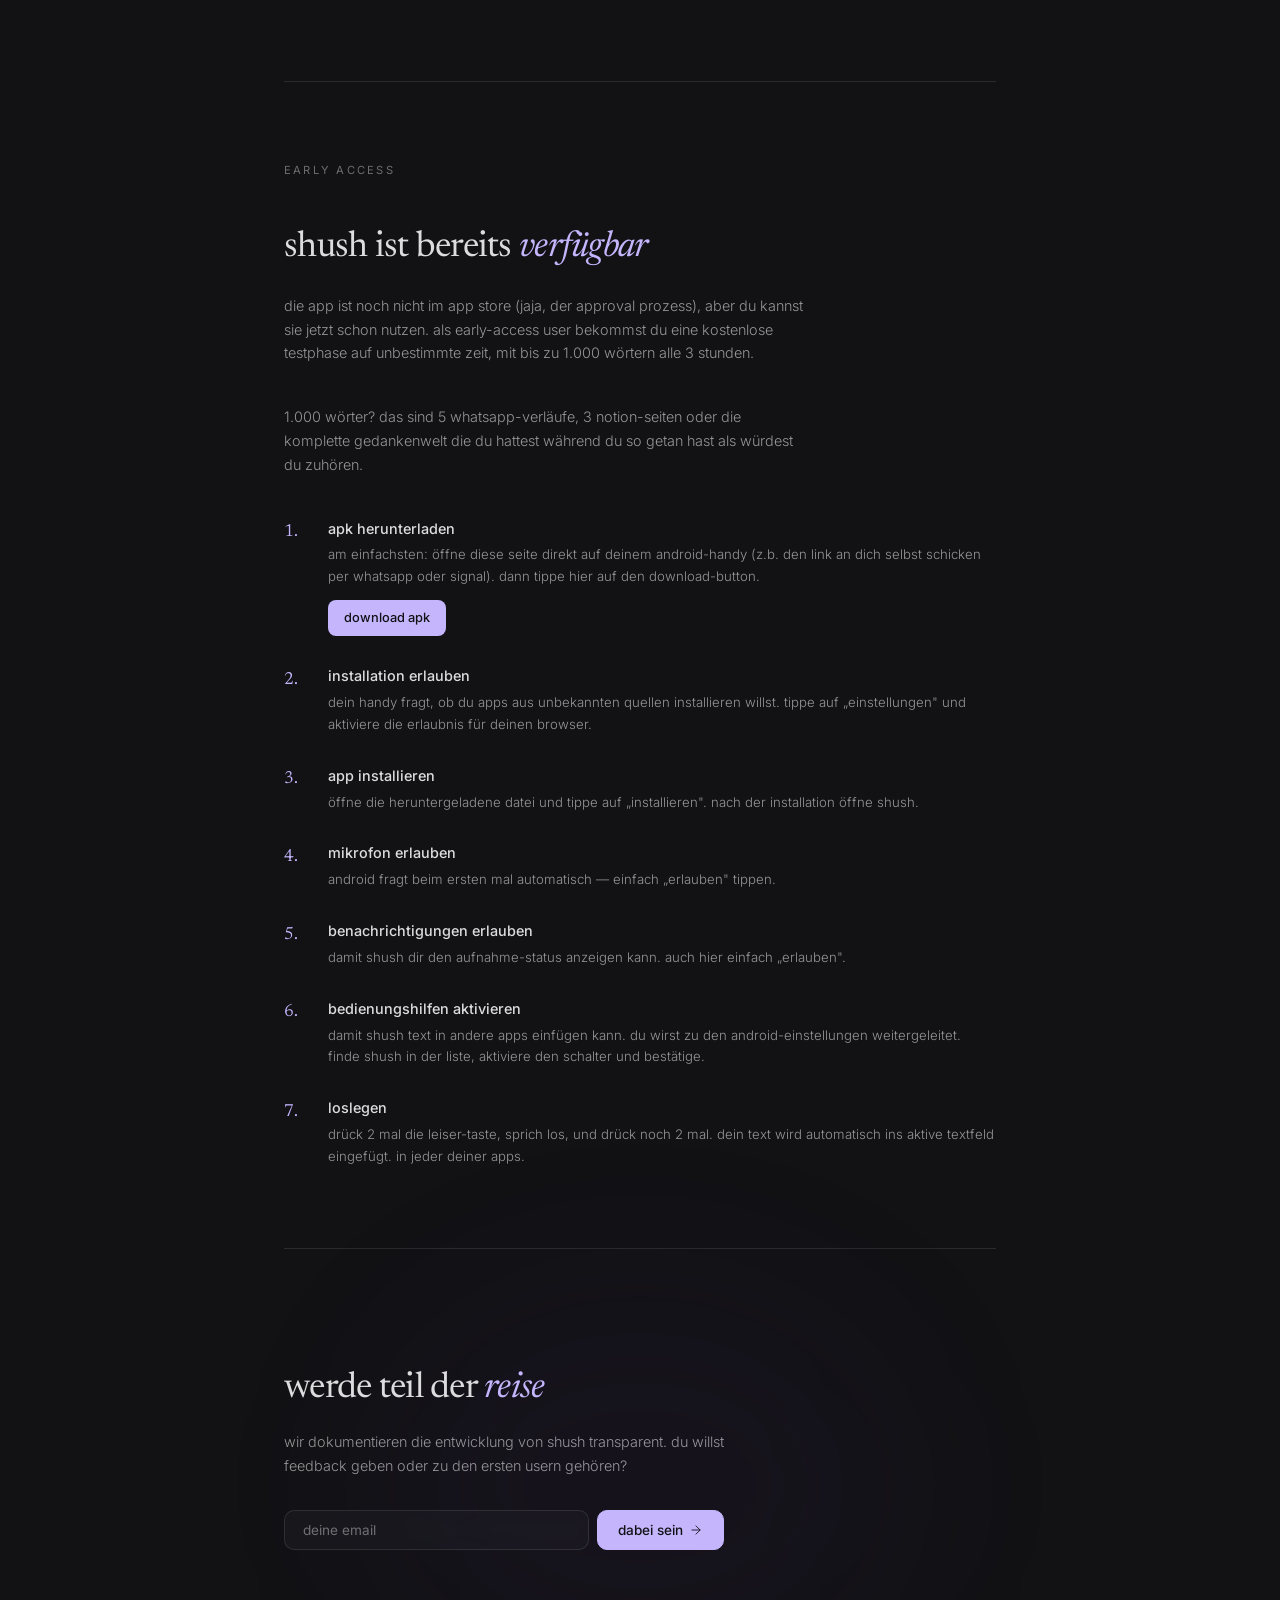
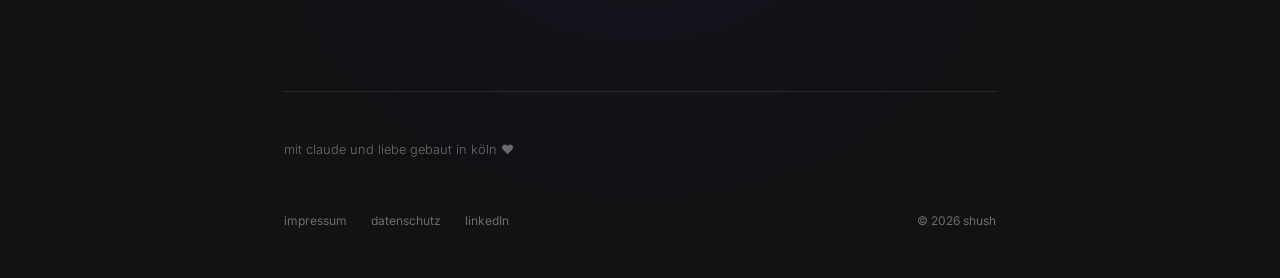
==== commit 7d52a308: "Simplify mute button to plain text toggle Co-Authored-By: Claude Opus 4.6 (1M context) <noreply@anth" ====
--- a/index.html
+++ b/index.html
@@ -71,10 +71,7 @@
         <div class="demo-header">
           <div class="demo-dot" id="demoDot"></div>
           <span class="demo-status" id="demoStatus">nimmt auf...</span>
-          <button class="mute-btn" id="muteBtn" title="Sound an/aus">
-            <svg id="muteIcon" xmlns="http://www.w3.org/2000/svg" width="14" height="14" viewBox="0 0 24 24" fill="none" stroke="currentColor" stroke-width="1.5" stroke-linecap="round" stroke-linejoin="round"><polygon points="11 5 6 9 2 9 2 15 6 15 11 19 11 5"/><line x1="23" y1="9" x2="17" y2="15"/><line x1="17" y1="9" x2="23" y2="15"/></svg>
-            <svg id="unmuteIcon" xmlns="http://www.w3.org/2000/svg" width="14" height="14" viewBox="0 0 24 24" fill="none" stroke="currentColor" stroke-width="1.5" stroke-linecap="round" stroke-linejoin="round" style="display:none"><polygon points="11 5 6 9 2 9 2 15 6 15 11 19 11 5"/><path d="M19.07 4.93a10 10 0 0 1 0 14.14"/><path d="M15.54 8.46a5 5 0 0 1 0 7.07"/></svg>
-          </button>
+          <button class="mute-btn" id="muteBtn">unmute</button>
         </div>
         <canvas class="waveform-canvas" id="waveform" width="920" height="80"></canvas>
         <p class="demo-text" id="demoText"><span class="cursor"></span></p>
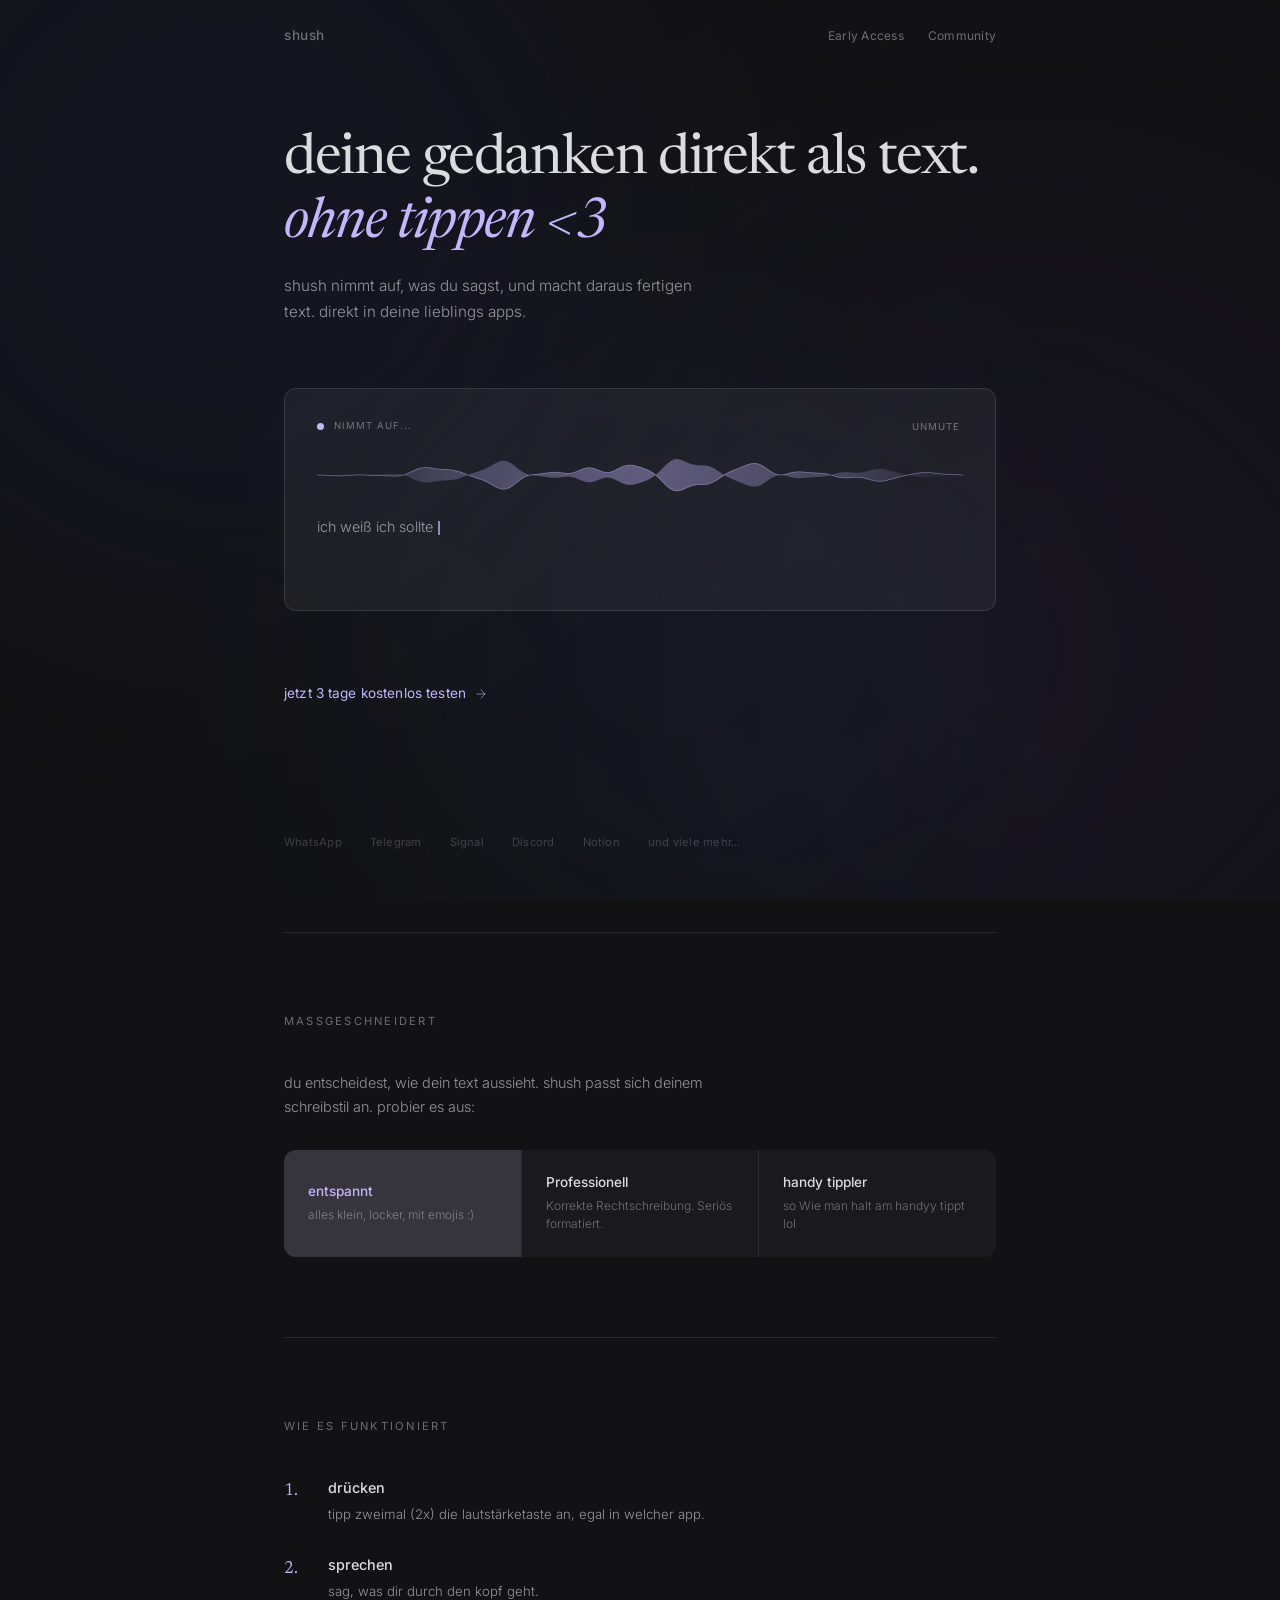
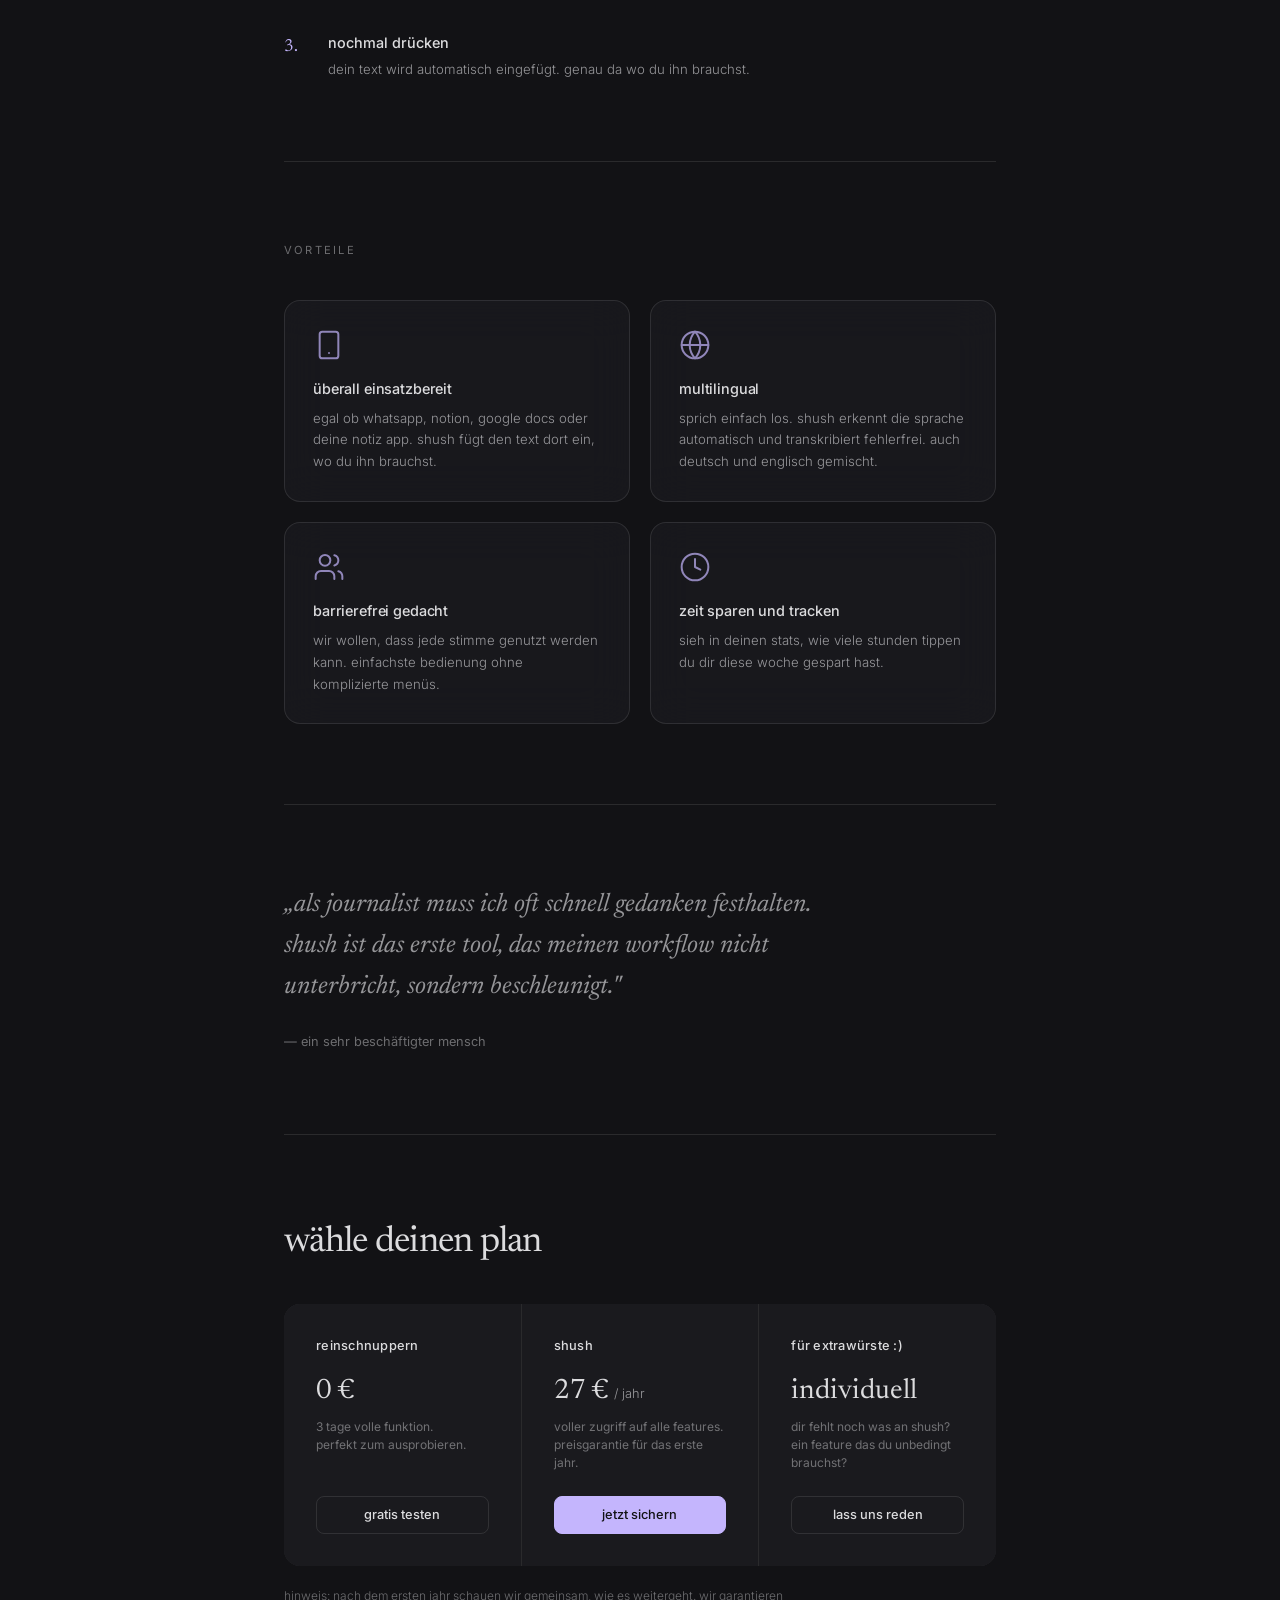
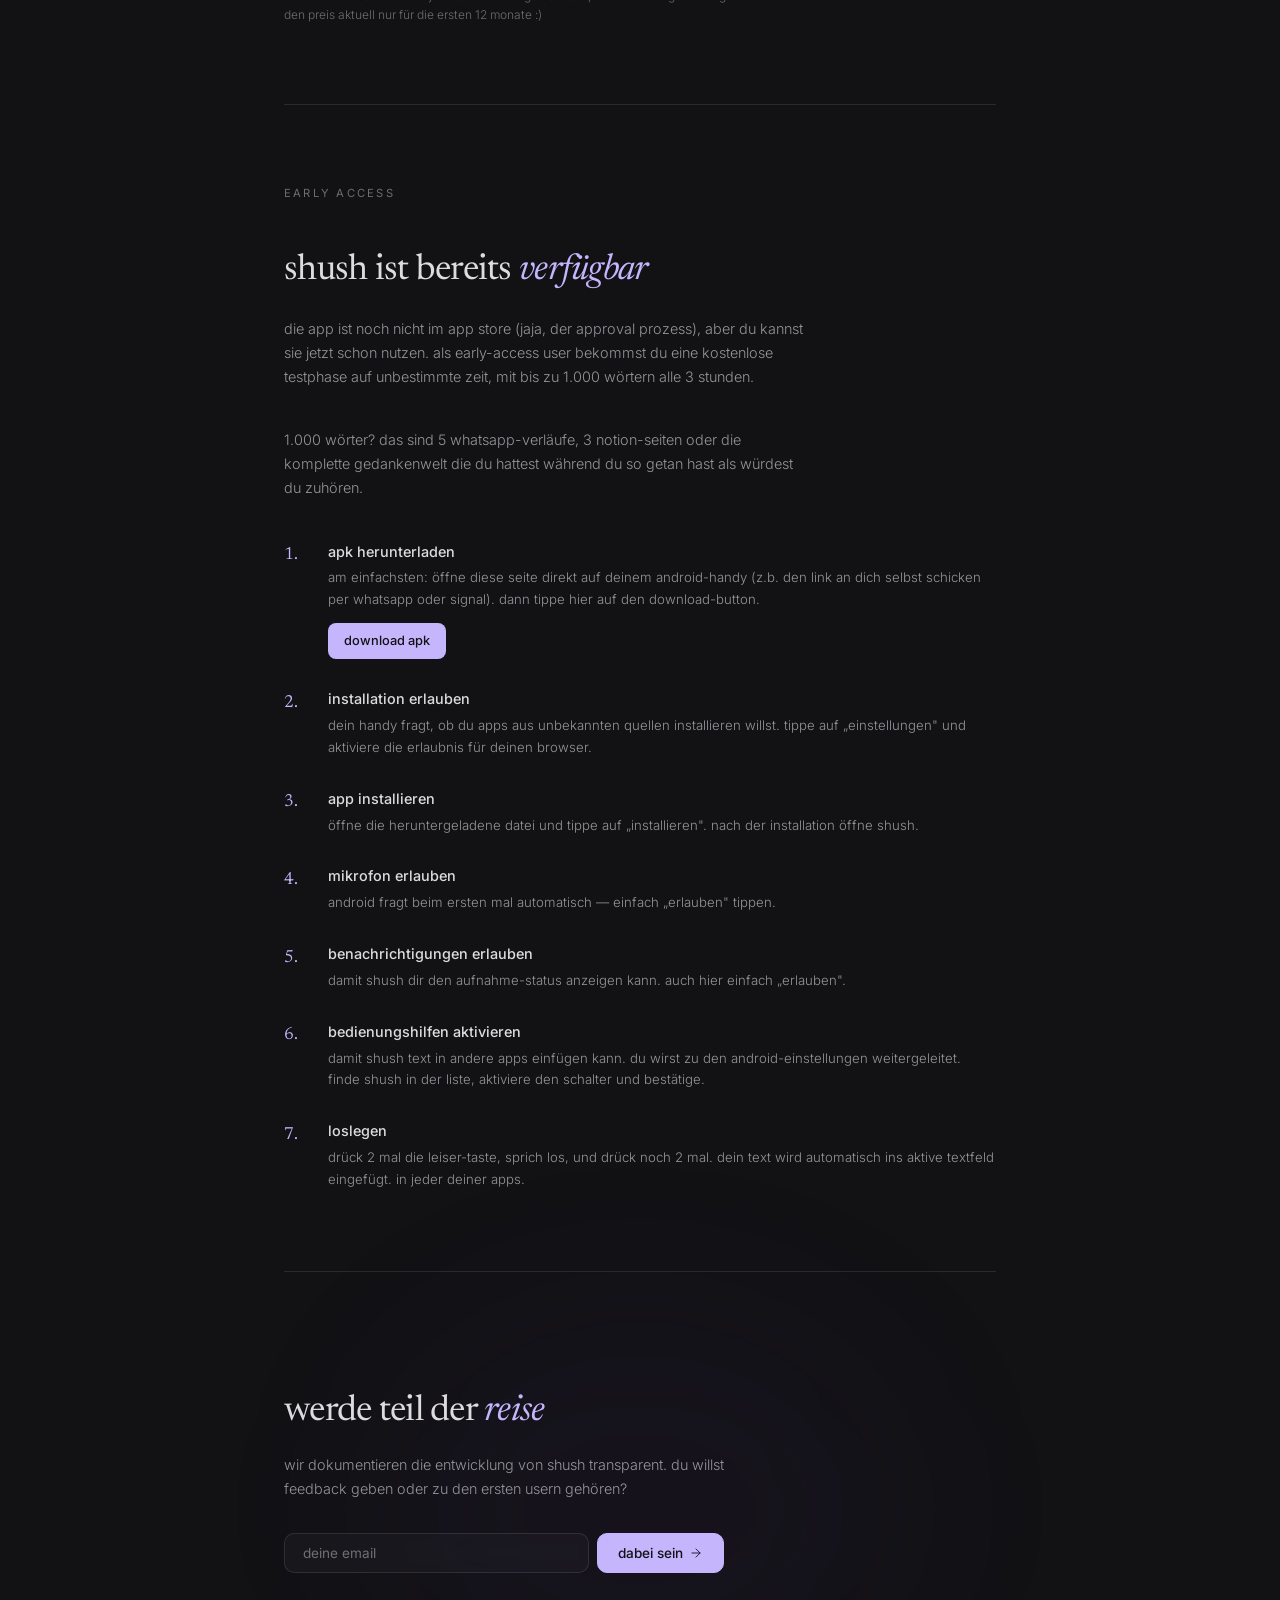
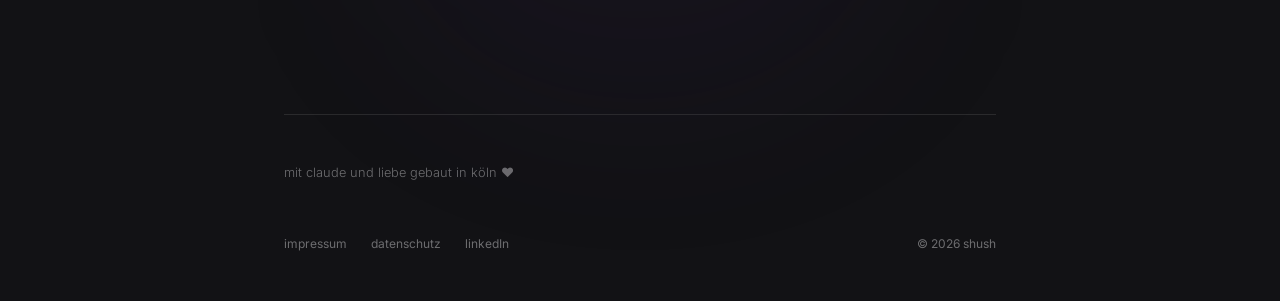
==== commit fbeb23cd: "Add SEO meta tags, accessibility, reduced-motion, robots.txt, sitemap Co-Authored-By: Claude Opus 4." ====
--- a/index.html
+++ b/index.html
@@ -20,10 +20,14 @@
   <meta charset="UTF-8">
   <meta name="viewport" content="width=device-width, initial-scale=1.0">
   <title>shush. deine stimme, dein text &lt;3</title>
-  <meta name="description" content="shush nimmt auf, was du sagst, und wandelt es sofort in text um. direkt in deinen lieblings apps.">
+  <meta name="description" content="shush nimmt auf, was du sagst, und macht daraus fertigen text. direkt in deine lieblings apps.">
+  <link rel="canonical" href="https://shush.love">
+  <meta name="theme-color" content="#121215">
   <meta property="og:title" content="shush. deine stimme, dein text">
-  <meta property="og:description" content="shush nimmt auf, was du sagst, und wandelt es sofort in text um. direkt in deinen lieblings apps.">
+  <meta property="og:description" content="shush nimmt auf, was du sagst, und macht daraus fertigen text. direkt in deine lieblings apps.">
   <meta property="og:type" content="website">
+  <meta property="og:url" content="https://shush.love">
+  <meta property="og:locale" content="de_DE">
   <meta property="og:image" content="https://shush.love/og-image.png">
   <meta property="og:image:width" content="1200">
   <meta property="og:image:height" content="630">
@@ -71,9 +75,9 @@
         <div class="demo-header">
           <div class="demo-dot" id="demoDot"></div>
           <span class="demo-status" id="demoStatus">nimmt auf...</span>
-          <button class="mute-btn" id="muteBtn">unmute</button>
-        </div>
-        <canvas class="waveform-canvas" id="waveform" width="920" height="80"></canvas>
+          <button class="mute-btn" id="muteBtn" aria-label="Sound an/aus">unmute</button>
+        </div>
+        <canvas class="waveform-canvas" id="waveform" width="920" height="80" aria-label="Waveform Animation"></canvas>
         <p class="demo-text" id="demoText"><span class="cursor"></span></p>
       </div>
       <a href="#pricing" class="hero-cta">
--- a/styles.css
+++ b/styles.css
@@ -17,7 +17,7 @@
   --serif: "Newsreader", Georgia, serif;
 }
 
-html { scroll-behavior: smooth; }
+html { scroll-behavior: smooth; scroll-padding-top: 4rem; }
 
 body {
   background: var(--bg);
@@ -185,8 +185,9 @@
 }
 .mute-btn {
   margin-left: auto; background: none; border: none;
-  font-size: 0.75rem; cursor: pointer; opacity: 0.4;
-  transition: opacity 0.2s; padding: 0.2rem;
+  font-size: 0.6rem; text-transform: uppercase; letter-spacing: 0.1em;
+  color: var(--text-3); font-family: var(--sans);
+  cursor: pointer; transition: color 0.2s; padding: 0.2rem;
 }
 .mute-btn:hover { opacity: 0.7; }
 .waveform-canvas {
@@ -194,7 +195,7 @@
 }
 .demo-text {
   font-size: 0.9rem; color: var(--text-2); font-weight: 300;
-  line-height: 1.65; min-height: 3.3em;
+  line-height: 1.65; height: 4.95em; overflow: hidden;
 }
 .demo-text .cursor {
   display: inline-block; width: 1.5px; height: 0.95em;
@@ -307,7 +308,7 @@
 .testimonial { padding: 3rem 0; }
 .testimonial blockquote {
   font-family: var(--serif); font-style: italic;
-  font-size: clamp(1.1rem, 2.5vw, 1.3rem);
+  font-size: clamp(1.3rem, 3vw, 1.6rem);
   line-height: 1.6; color: var(--text-2); margin-bottom: 1.25rem;
   max-width: 540px;
 }
@@ -601,3 +602,14 @@
   .btn { justify-content: center; }
   .nav-links a:first-child { display: none; }
 }
+
+@media (prefers-reduced-motion: reduce) {
+  *, *::before, *::after {
+    animation-duration: 0.01ms !important;
+    animation-iteration-count: 1 !important;
+    transition-duration: 0.01ms !important;
+    scroll-behavior: auto !important;
+  }
+  .fade-in { opacity: 1; filter: none; transform: none; }
+  .blob { animation: none; }
+}
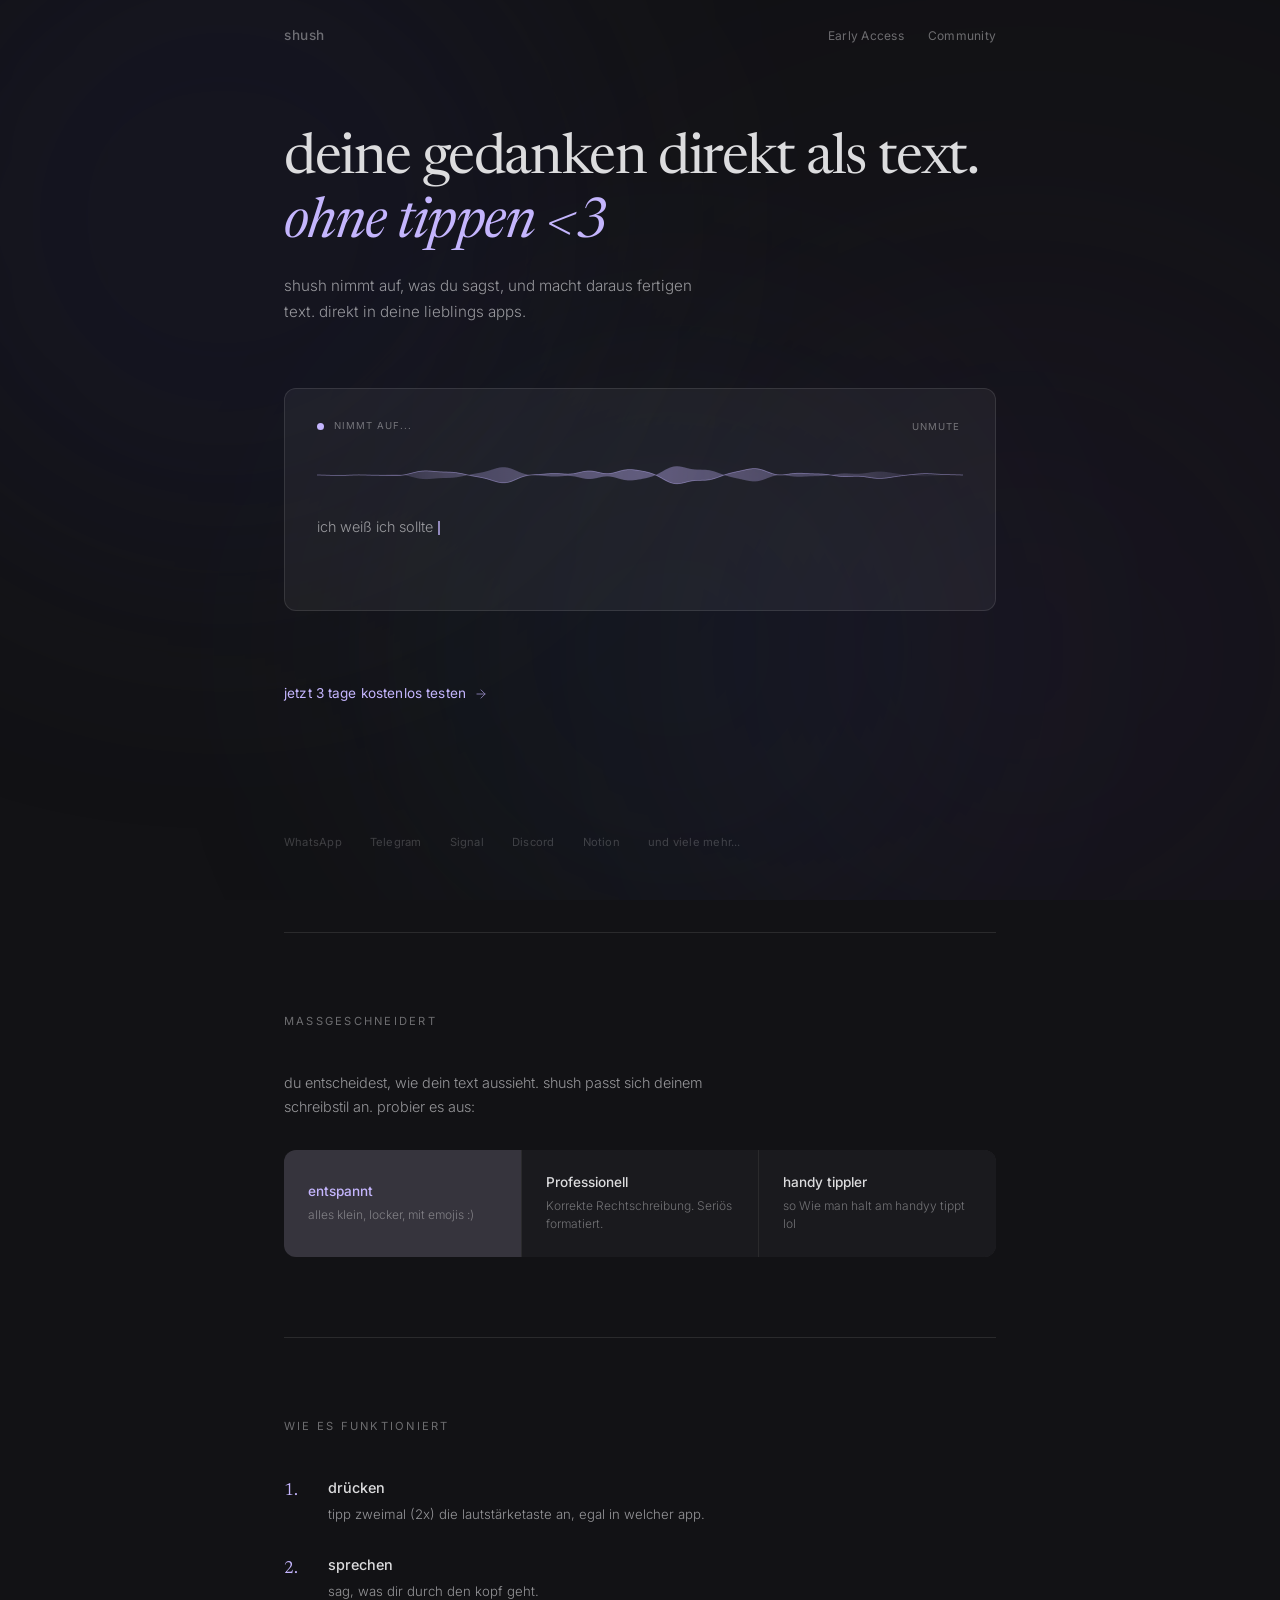
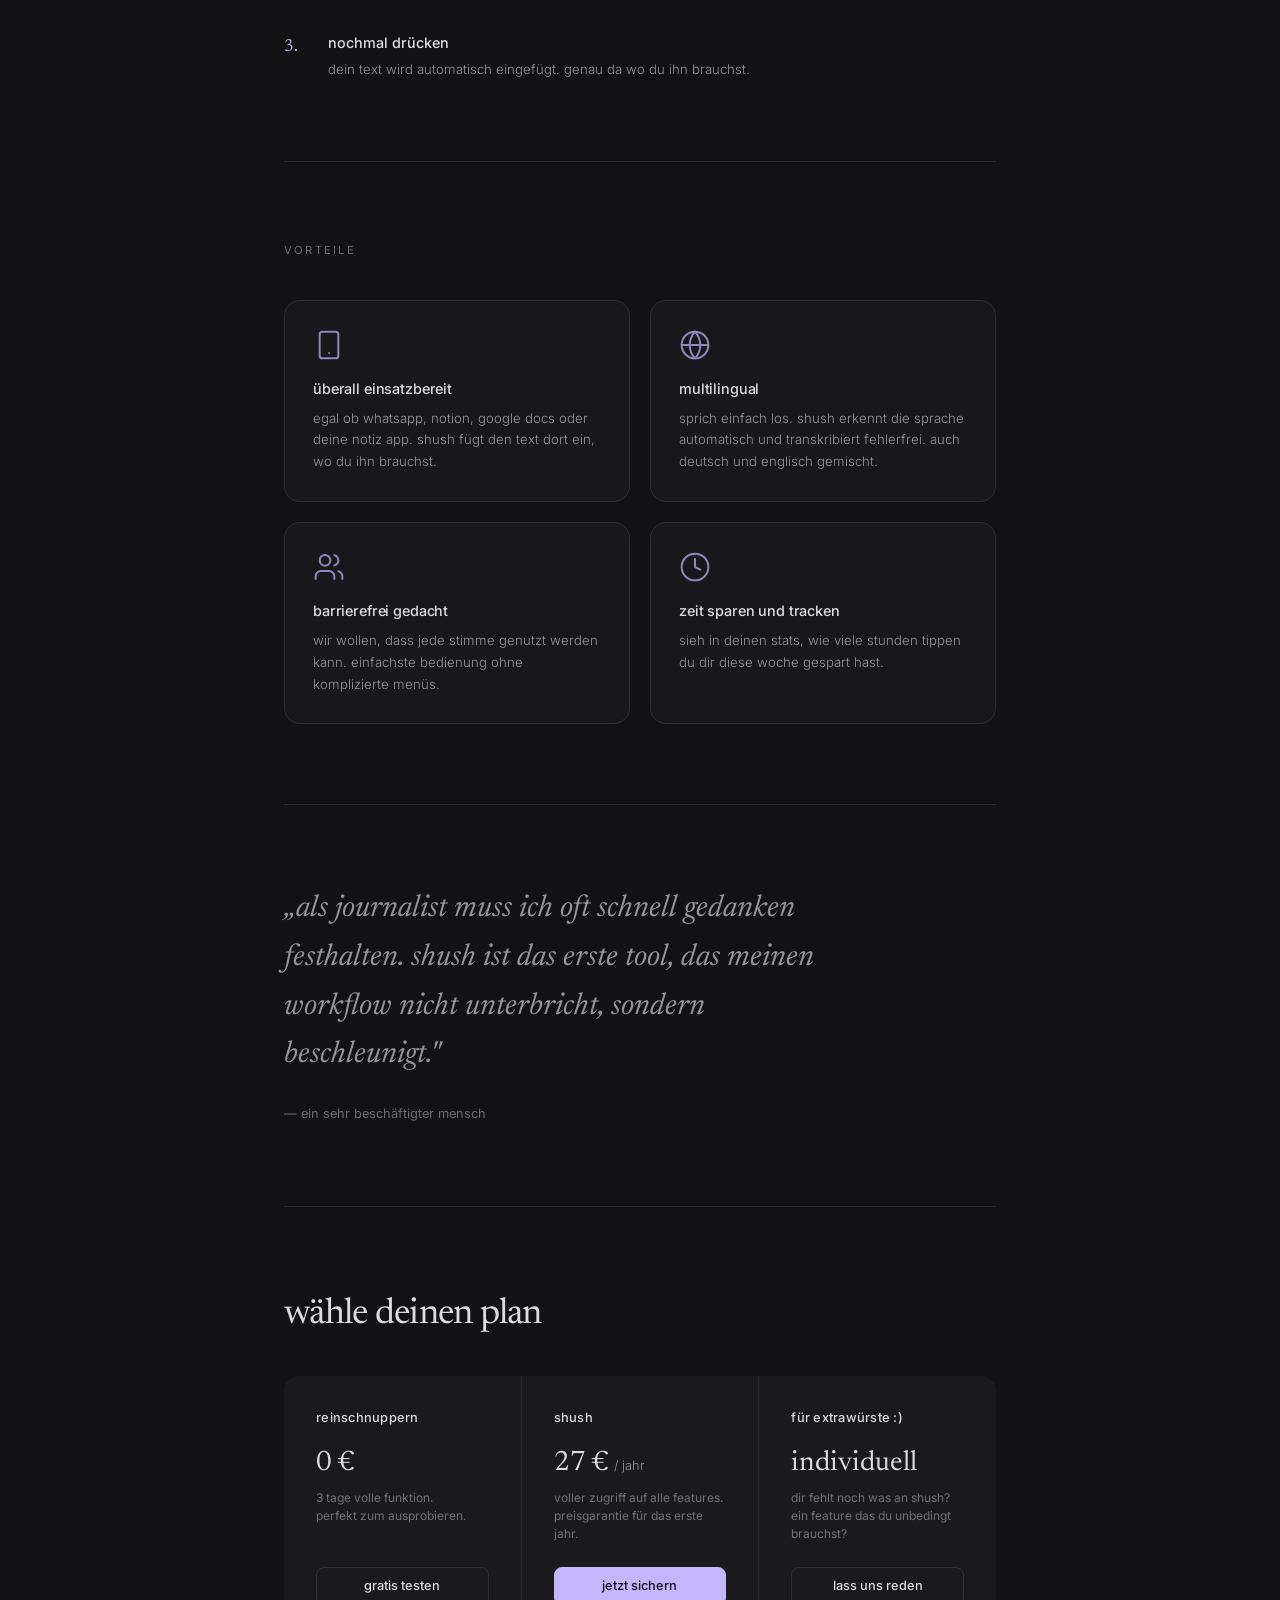
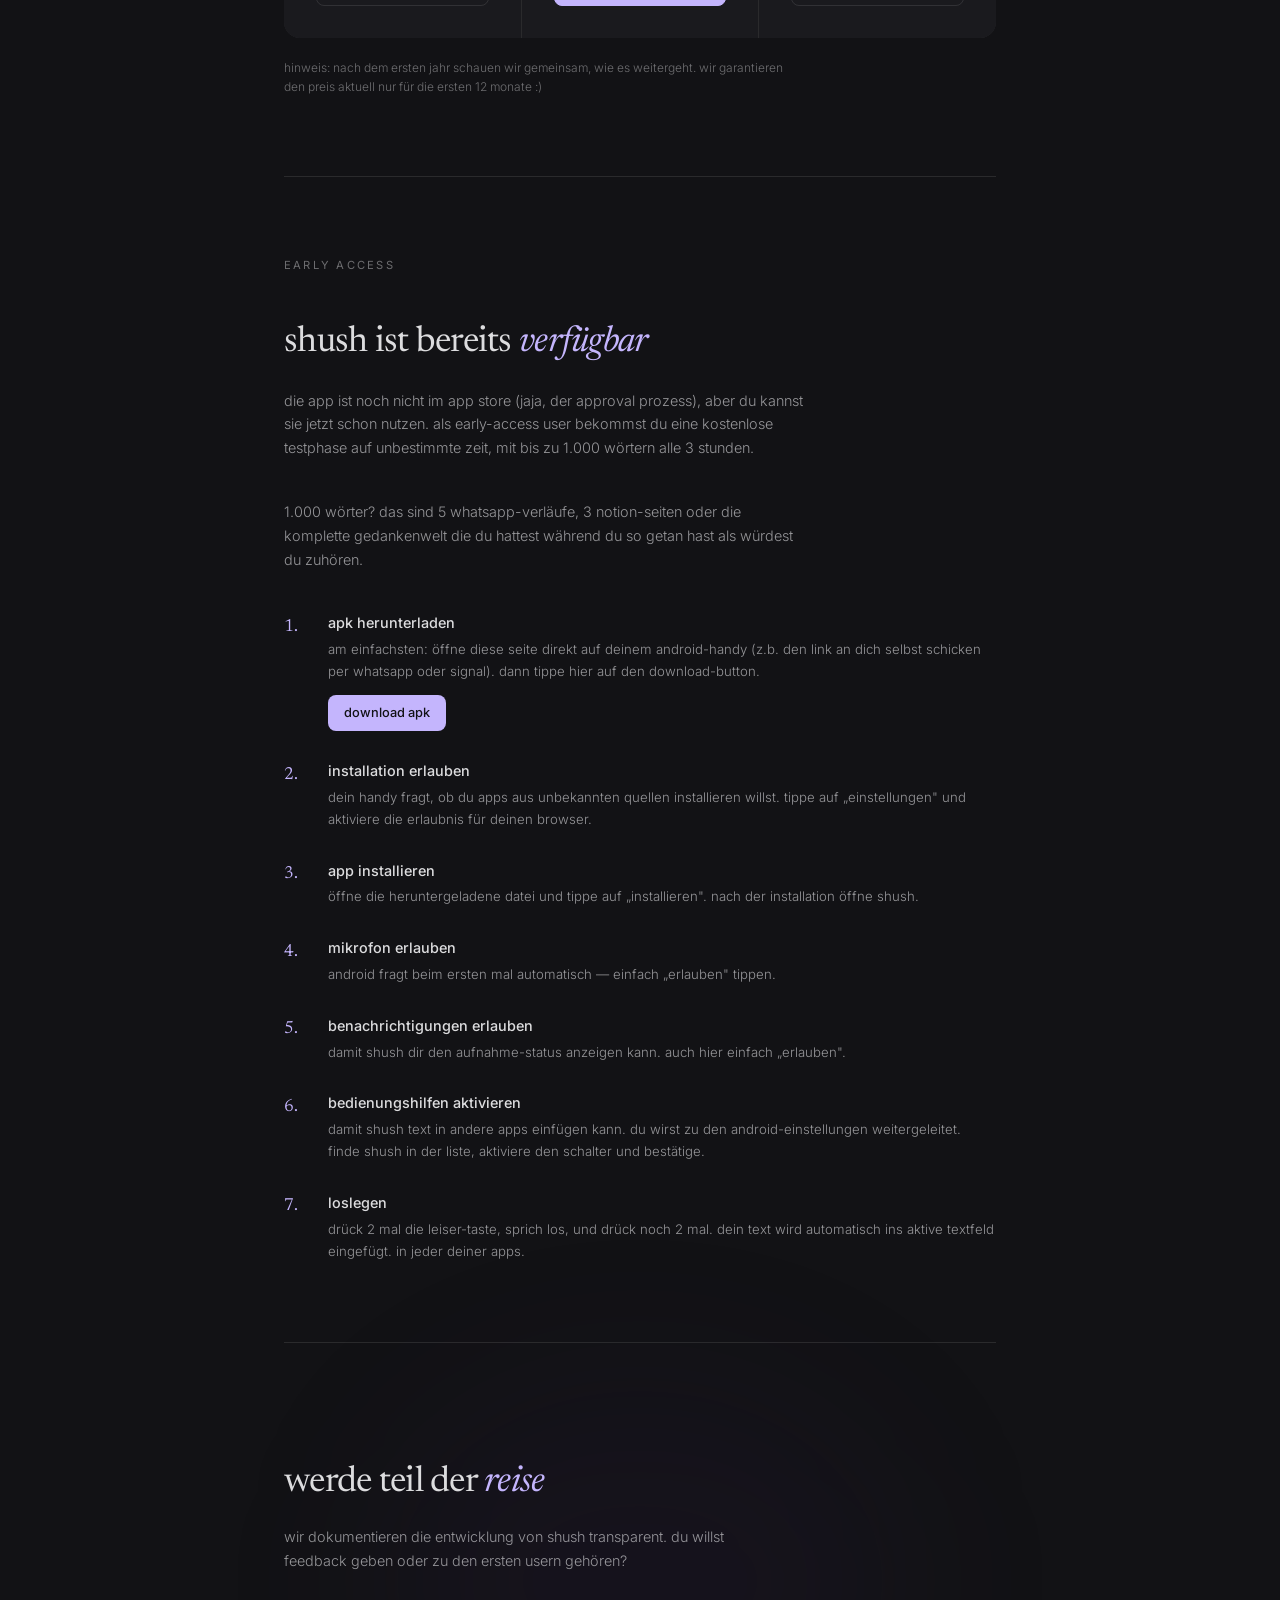
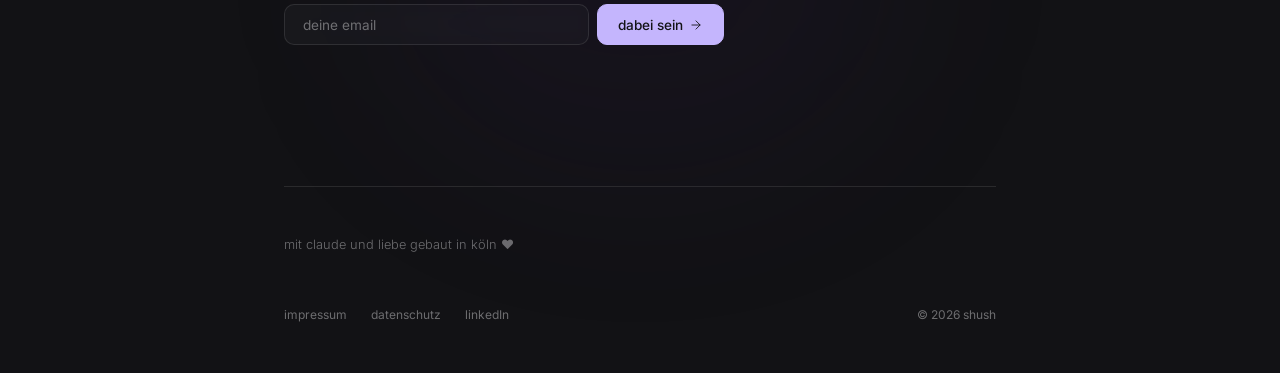
==== commit 892f53f9: "Rebuild style switcher with full text coverage for all sections Co-Authored-By: Claude Opus 4.6 (1M " ====
--- a/index.html
+++ b/index.html
@@ -98,8 +98,8 @@
     <div class="divider"></div>
 
     <section class="style-switch fade-in">
-      <p class="section-label" data-edit>maßgeschneidert</p>
-      <p class="style-switch-desc" data-edit>du entscheidest, wie dein text aussieht. shush passt sich deinem schreibstil an. probier es aus:</p>
+      <p class="section-label" data-key="styleLabel">maßgeschneidert</p>
+      <p class="style-switch-desc" data-key="styleDesc">du entscheidest, wie dein text aussieht. shush passt sich deinem schreibstil an. probier es aus:</p>
       <div class="style-options">
         <button class="style-opt active" data-style="casual">
           <div class="style-opt-name">entspannt</div>
@@ -185,7 +185,7 @@
 
     <section class="testimonial fade-in">
       <blockquote data-key="quote">„als journalist muss ich oft schnell gedanken festhalten. shush ist das erste tool, das meinen workflow nicht unterbricht, sondern beschleunigt."</blockquote>
-      <cite data-edit>— ein sehr beschäftigter mensch</cite>
+      <cite data-key="quoteCite">— ein sehr beschäftigter mensch</cite>
     </section>
 
     <div class="divider"></div>
@@ -194,84 +194,84 @@
       <h2 data-key="pricingTitle">wähle deinen plan</h2>
       <div class="pricing-grid">
         <div class="plan">
-          <span class="plan-name" data-edit>reinschnuppern</span>
-          <span class="plan-price" data-edit>0 €</span>
-          <p class="plan-desc" data-edit>3 tage volle funktion.<br>perfekt zum ausprobieren.</p>
-          <a href="#download" class="plan-cta" data-edit>gratis testen</a>
+          <span class="plan-name" data-key="plan1Name">reinschnuppern</span>
+          <span class="plan-price" data-key="plan1Price">0 €</span>
+          <p class="plan-desc" data-key="plan1Desc">3 tage volle funktion.<br>perfekt zum ausprobieren.</p>
+          <a href="#download" class="plan-cta" data-key="plan1Cta">gratis testen</a>
         </div>
         <div class="plan">
-          <span class="plan-name" data-edit>shush</span>
-          <span class="plan-price" data-edit>27 € <span>/ jahr</span></span>
-          <p class="plan-desc" data-edit>voller zugriff auf alle features.<br>preisgarantie für das erste jahr.</p>
-          <a href="#download" class="plan-cta primary" data-edit>jetzt sichern</a>
+          <span class="plan-name" data-key="plan2Name">shush</span>
+          <span class="plan-price" data-key="plan2Price">27 € <span>/ jahr</span></span>
+          <p class="plan-desc" data-key="plan2Desc">voller zugriff auf alle features.<br>preisgarantie für das erste jahr.</p>
+          <a href="#download" class="plan-cta primary" data-key="plan2Cta">jetzt sichern</a>
         </div>
         <div class="plan">
-          <span class="plan-name" data-edit>für extrawürste :)</span>
-          <span class="plan-price" data-edit>individuell</span>
-          <p class="plan-desc" data-edit>dir fehlt noch was an shush?<br>ein feature das du unbedingt brauchst?</p>
-          <a href="#join" class="plan-cta" data-edit>lass uns reden</a>
-        </div>
-      </div>
-      <p class="pricing-note" data-edit>hinweis: nach dem ersten jahr schauen wir gemeinsam, wie es weitergeht. wir garantieren den preis aktuell nur für die ersten 12 monate :)</p>
+          <span class="plan-name" data-key="plan3Name">für extrawürste :)</span>
+          <span class="plan-price" data-key="plan3Price">individuell</span>
+          <p class="plan-desc" data-key="plan3Desc">dir fehlt noch was an shush?<br>ein feature das du unbedingt brauchst?</p>
+          <a href="#join" class="plan-cta" data-key="plan3Cta">lass uns reden</a>
+        </div>
+      </div>
+      <p class="pricing-note" data-key="pricingNote">hinweis: nach dem ersten jahr schauen wir gemeinsam, wie es weitergeht. wir garantieren den preis aktuell nur für die ersten 12 monate :)</p>
     </section>
 
     <div class="divider"></div>
 
     <section class="early-access fade-in" id="download">
-      <p class="section-label">early access</p>
-      <h2 class="ea-title">shush ist bereits <em>verfügbar</em></h2>
-      <p class="ea-desc">die app ist noch nicht im app store (jaja, der approval prozess), aber du kannst sie jetzt schon nutzen. als early-access user bekommst du eine kostenlose testphase auf unbestimmte zeit, mit bis zu 1.000 wörtern alle 3 stunden.</p>
-      <p class="ea-desc">1.000 wörter? das sind 5 whatsapp-verläufe, 3 notion-seiten oder die komplette gedankenwelt die du hattest während du so getan hast als würdest du zuhören.</p>
+      <p class="section-label" data-key="eaLabel">early access</p>
+      <h2 class="ea-title" data-key="eaTitle">shush ist bereits <em>verfügbar</em></h2>
+      <p class="ea-desc" data-key="eaDesc1">die app ist noch nicht im app store (jaja, der approval prozess), aber du kannst sie jetzt schon nutzen. als early-access user bekommst du eine kostenlose testphase auf unbestimmte zeit, mit bis zu 1.000 wörtern alle 3 stunden.</p>
+      <p class="ea-desc" data-key="eaDesc2">1.000 wörter? das sind 5 whatsapp-verläufe, 3 notion-seiten oder die komplette gedankenwelt die du hattest während du so getan hast als würdest du zuhören.</p>
 
       <div class="ea-steps">
         <div class="ea-step">
           <span class="step-num">1.</span>
           <div>
-            <h3>apk herunterladen</h3>
-            <p>am einfachsten: öffne diese seite direkt auf deinem android-handy (z.b. den link an dich selbst schicken per whatsapp oder signal). dann tippe hier auf den download-button.</p>
+            <h3 data-key="ea1h">apk herunterladen</h3>
+            <p data-key="ea1p">am einfachsten: öffne diese seite direkt auf deinem android-handy (z.b. den link an dich selbst schicken per whatsapp oder signal). dann tippe hier auf den download-button.</p>
             <a href="https://github.com/leonbubova/shush-app-releases/releases/download/v0.8.0/shush-app-v0.8.0.apk" class="ea-download" target="_blank" rel="noopener">download apk</a>
           </div>
         </div>
         <div class="ea-step">
           <span class="step-num">2.</span>
           <div>
-            <h3>installation erlauben</h3>
-            <p>dein handy fragt, ob du apps aus unbekannten quellen installieren willst. tippe auf „einstellungen" und aktiviere die erlaubnis für deinen browser.</p>
+            <h3 data-key="ea2h">installation erlauben</h3>
+            <p data-key="ea2p">dein handy fragt, ob du apps aus unbekannten quellen installieren willst. tippe auf „einstellungen" und aktiviere die erlaubnis für deinen browser.</p>
           </div>
         </div>
         <div class="ea-step">
           <span class="step-num">3.</span>
           <div>
-            <h3>app installieren</h3>
-            <p>öffne die heruntergeladene datei und tippe auf „installieren". nach der installation öffne shush.</p>
+            <h3 data-key="ea3h">app installieren</h3>
+            <p data-key="ea3p">öffne die heruntergeladene datei und tippe auf „installieren". nach der installation öffne shush.</p>
           </div>
         </div>
         <div class="ea-step">
           <span class="step-num">4.</span>
           <div>
-            <h3>mikrofon erlauben</h3>
-            <p>android fragt beim ersten mal automatisch — einfach „erlauben" tippen.</p>
+            <h3 data-key="ea4h">mikrofon erlauben</h3>
+            <p data-key="ea4p">android fragt beim ersten mal automatisch — einfach „erlauben" tippen.</p>
           </div>
         </div>
         <div class="ea-step">
           <span class="step-num">5.</span>
           <div>
-            <h3>benachrichtigungen erlauben</h3>
-            <p>damit shush dir den aufnahme-status anzeigen kann. auch hier einfach „erlauben".</p>
+            <h3 data-key="ea5h">benachrichtigungen erlauben</h3>
+            <p data-key="ea5p">damit shush dir den aufnahme-status anzeigen kann. auch hier einfach „erlauben".</p>
           </div>
         </div>
         <div class="ea-step">
           <span class="step-num">6.</span>
           <div>
-            <h3>bedienungshilfen aktivieren</h3>
-            <p>damit shush text in andere apps einfügen kann. du wirst zu den android-einstellungen weitergeleitet. finde shush in der liste, aktiviere den schalter und bestätige.</p>
+            <h3 data-key="ea6h">bedienungshilfen aktivieren</h3>
+            <p data-key="ea6p">damit shush text in andere apps einfügen kann. du wirst zu den android-einstellungen weitergeleitet. finde shush in der liste, aktiviere den schalter und bestätige.</p>
           </div>
         </div>
         <div class="ea-step">
           <span class="step-num">7.</span>
           <div>
-            <h3>loslegen</h3>
-            <p>drück 2 mal die leiser-taste, sprich los, und drück noch 2 mal. dein text wird automatisch ins aktive textfeld eingefügt. in jeder deiner apps.</p>
+            <h3 data-key="ea7h">loslegen</h3>
+            <p data-key="ea7p">drück 2 mal die leiser-taste, sprich los, und drück noch 2 mal. dein text wird automatisch ins aktive textfeld eingefügt. in jeder deiner apps.</p>
           </div>
         </div>
       </div>
--- a/styles.css
+++ b/styles.css
@@ -308,7 +308,7 @@
 .testimonial { padding: 3rem 0; }
 .testimonial blockquote {
   font-family: var(--serif); font-style: italic;
-  font-size: clamp(1.3rem, 3vw, 1.6rem);
+  font-size: clamp(1.5rem, 3.5vw, 1.9rem);
   line-height: 1.6; color: var(--text-2); margin-bottom: 1.25rem;
   max-width: 540px;
 }
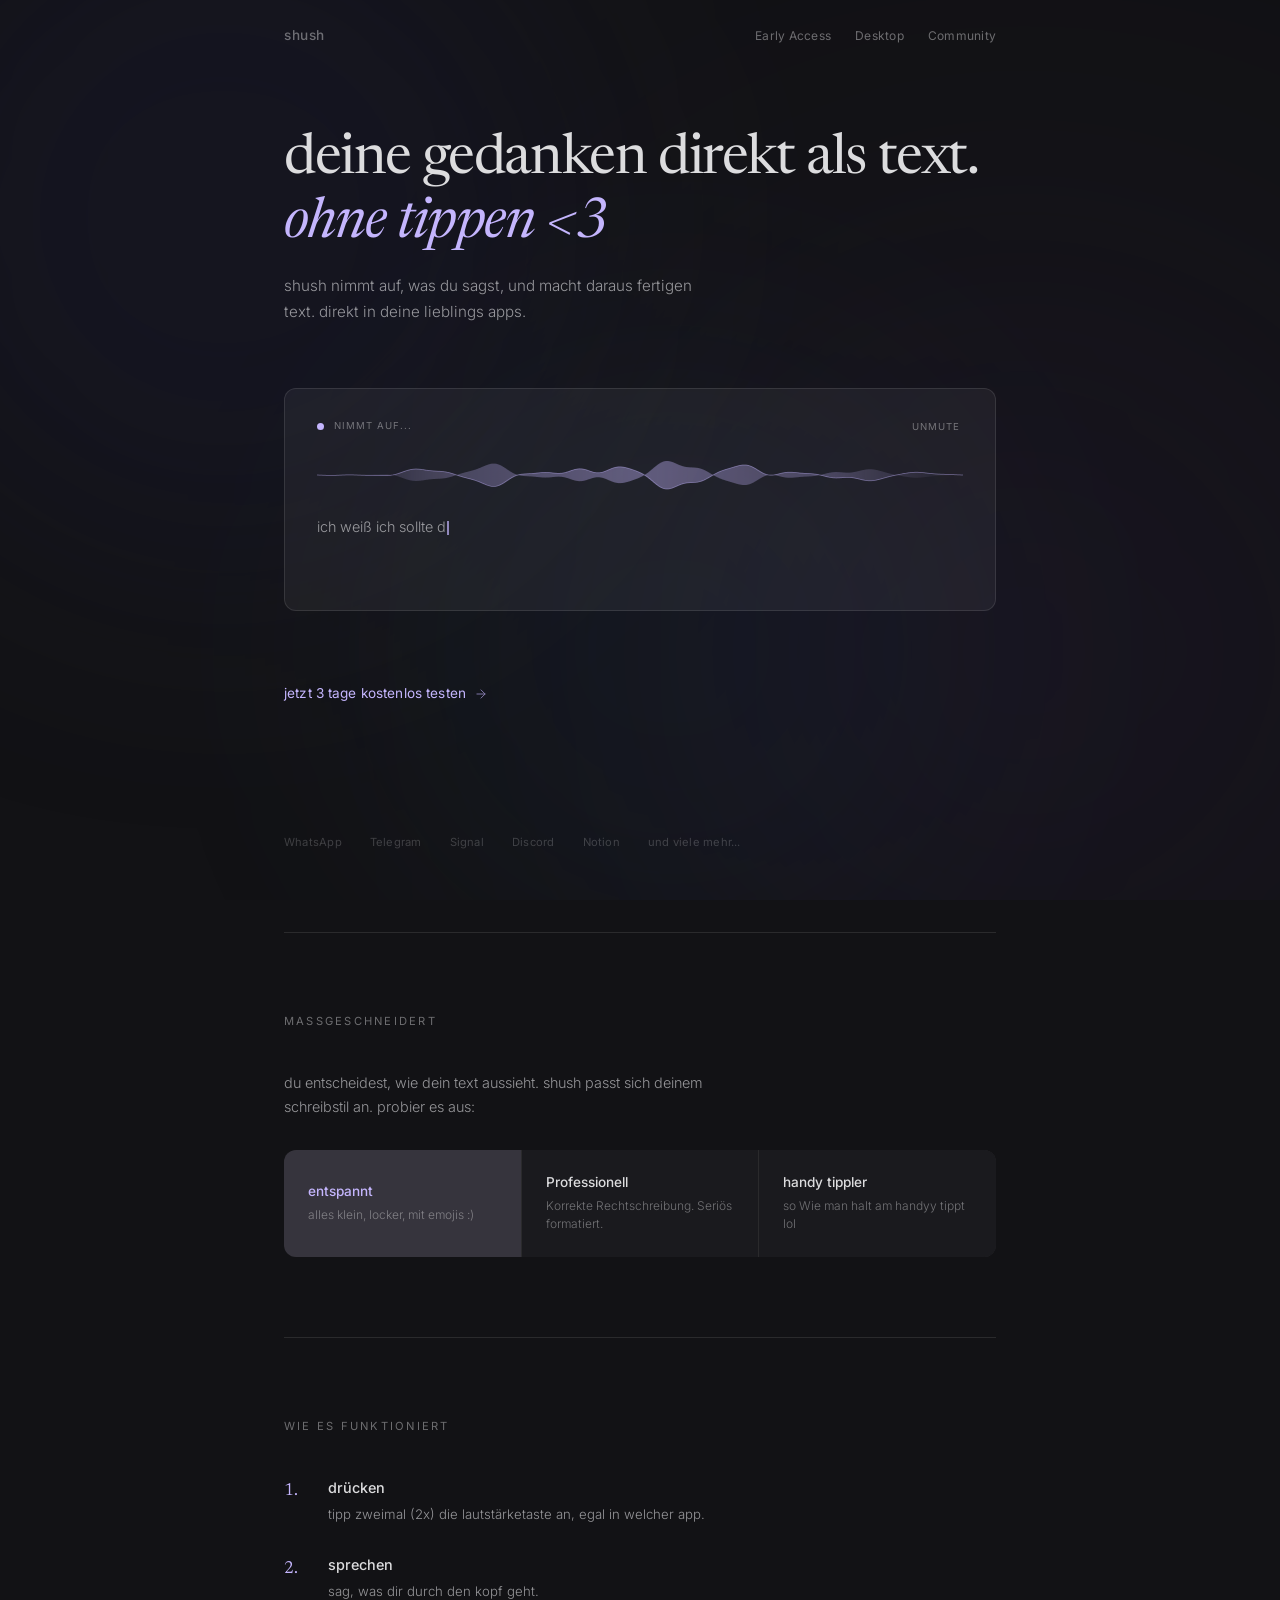
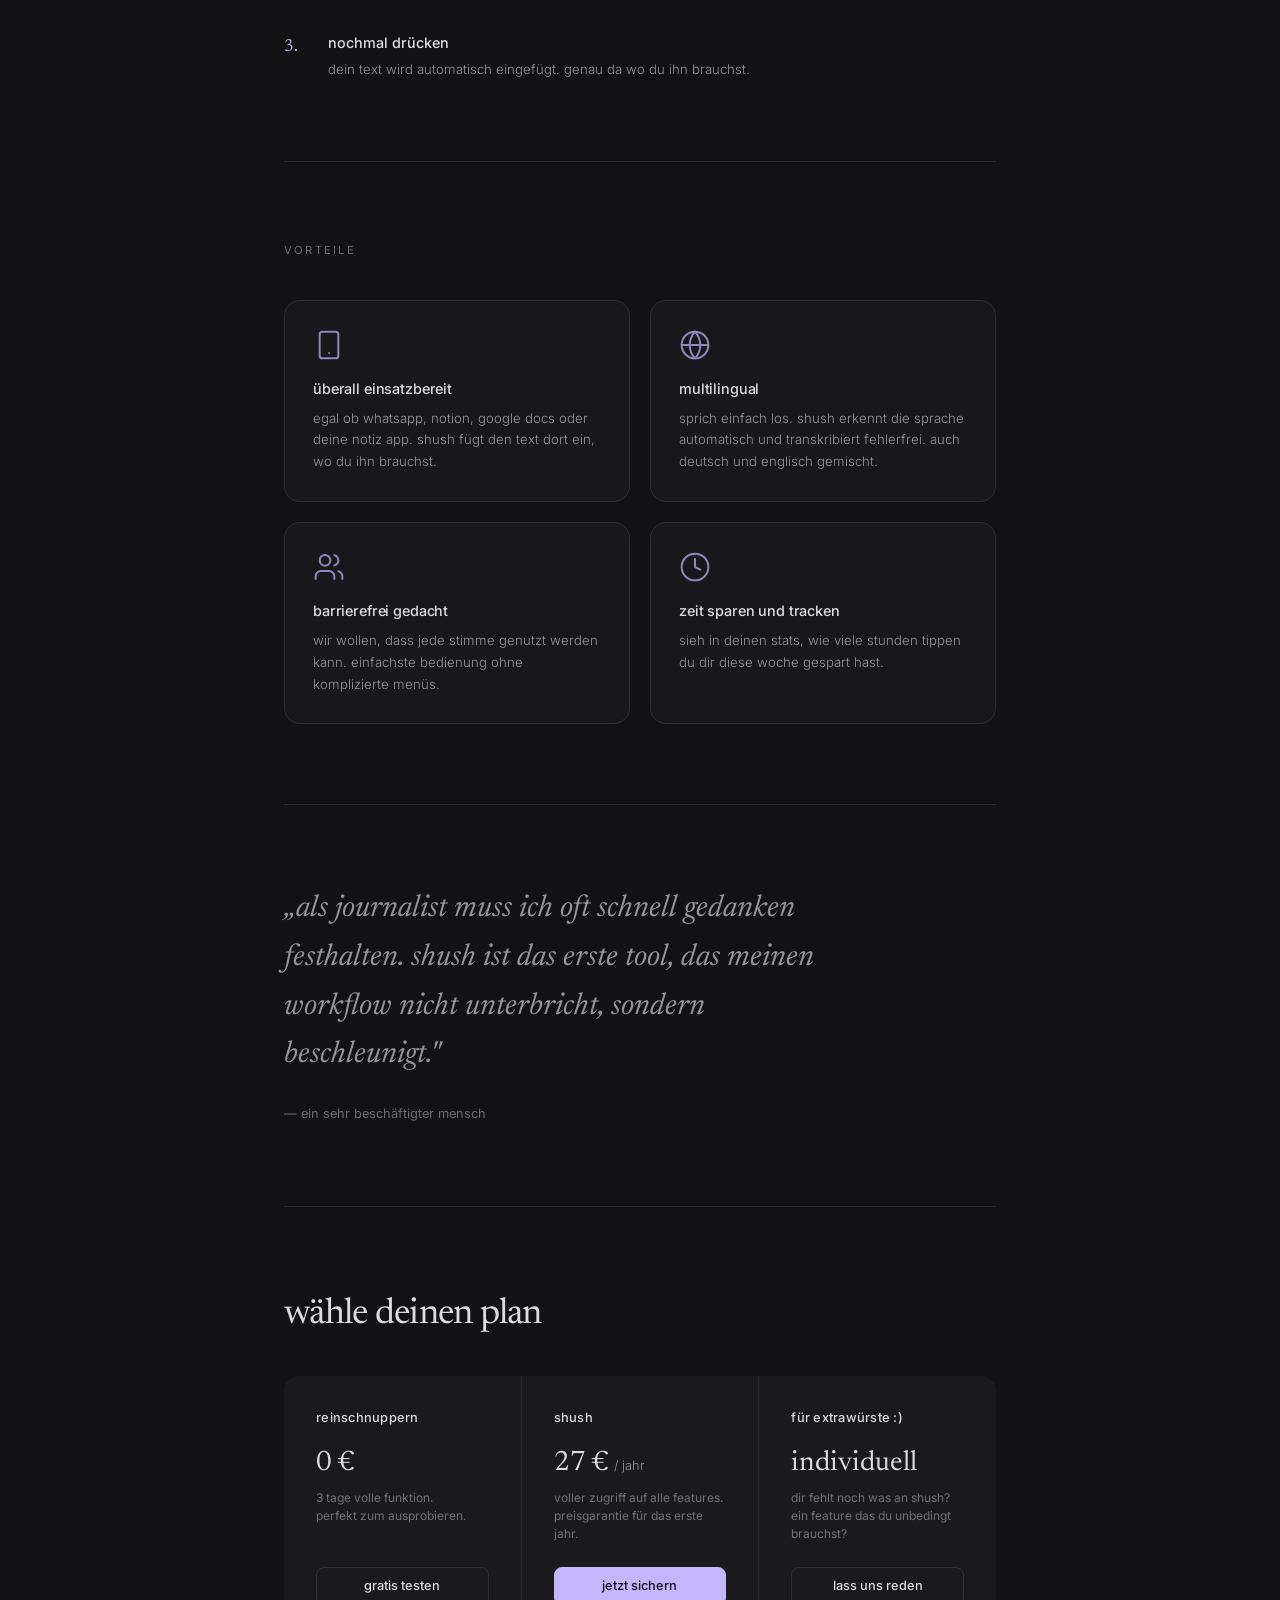
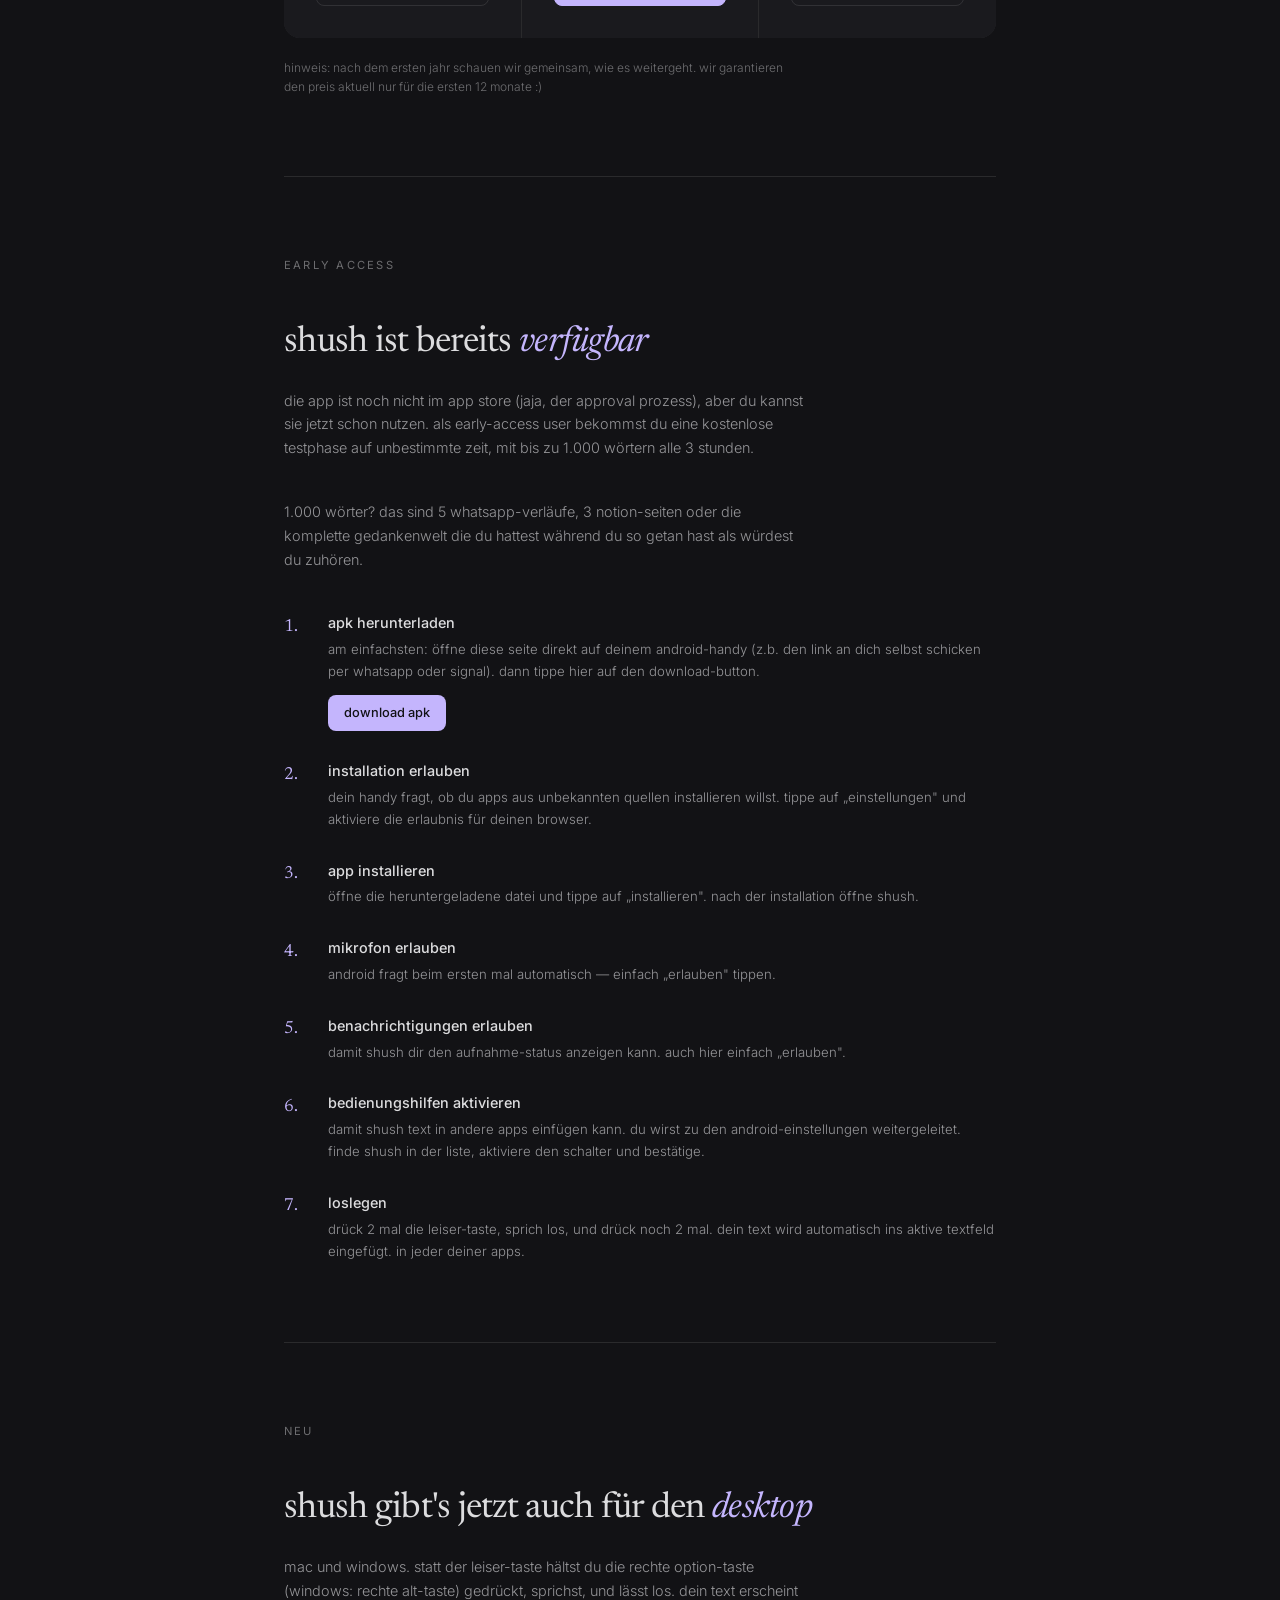
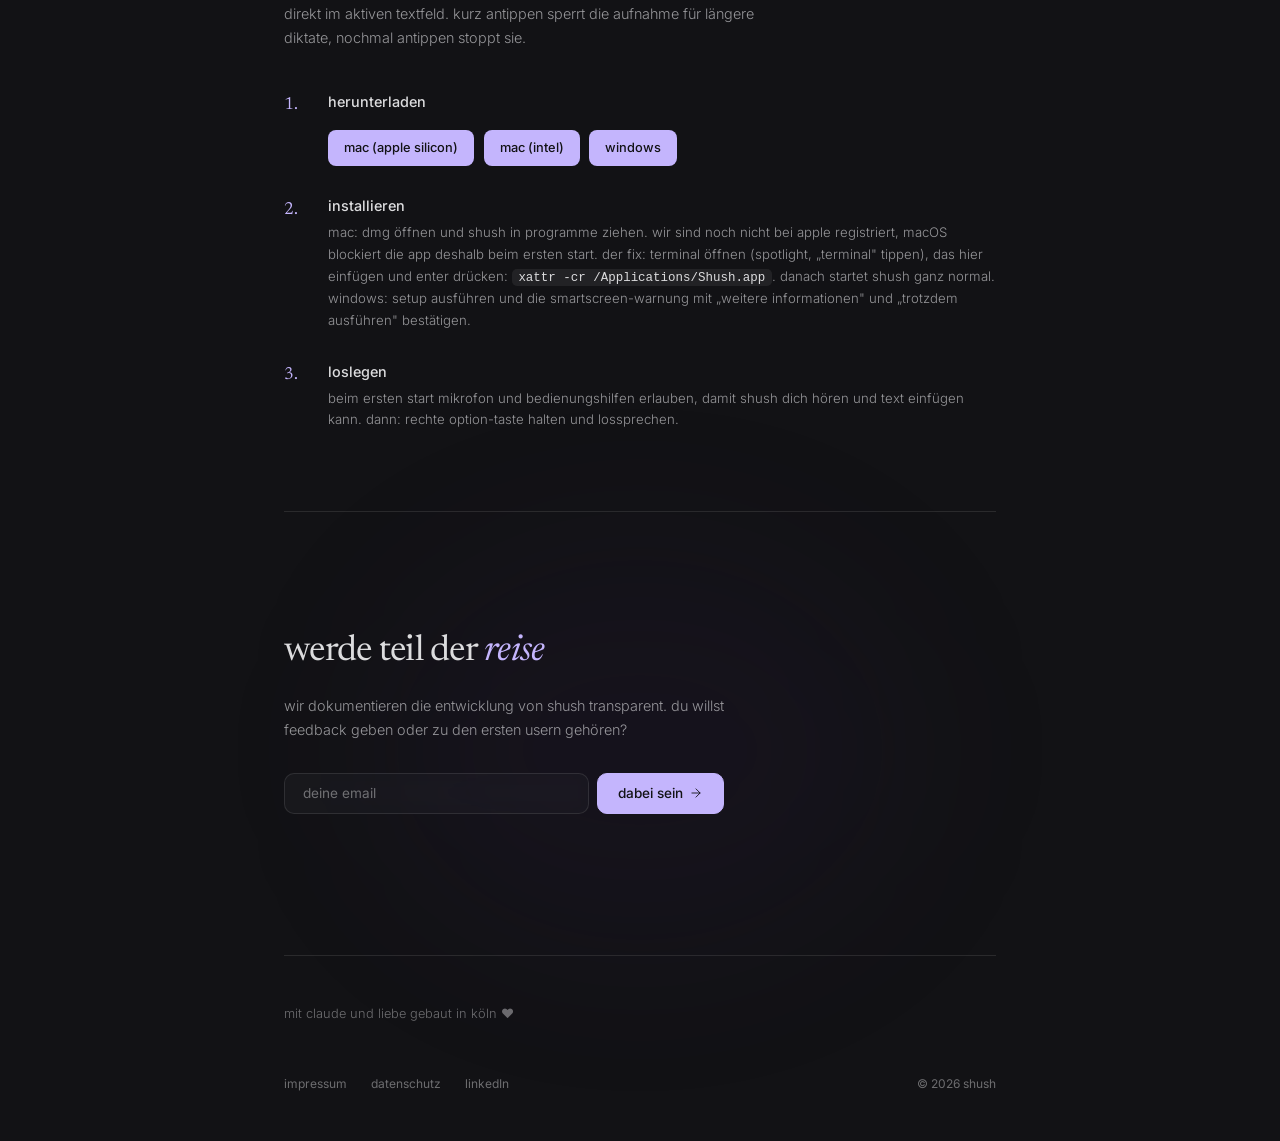
==== commit a439705d: "Add desktop app section with downloads and install steps New #desktop section after early access: do" ====
--- a/index.html
+++ b/index.html
@@ -58,6 +58,7 @@
       <a href="#" class="nav-logo" data-edit>shush</a>
       <div class="nav-links">
         <a href="#download">Early Access</a>
+        <a href="#desktop">Desktop</a>
         <a href="#join">Community</a>
         <a href="#" id="editToggle" style="display:none">Edit</a>
       </div>
@@ -279,6 +280,42 @@
 
     <div class="divider"></div>
 
+    <section class="early-access fade-in" id="desktop">
+      <p class="section-label">neu</p>
+      <h2 class="ea-title">shush gibt's jetzt auch für den <em>desktop</em></h2>
+      <p class="ea-desc">mac und windows. statt der leiser-taste hältst du die rechte option-taste (windows: rechte alt-taste) gedrückt, sprichst, und lässt los. dein text erscheint direkt im aktiven textfeld. kurz antippen sperrt die aufnahme für längere diktate, nochmal antippen stoppt sie.</p>
+
+      <div class="ea-steps">
+        <div class="ea-step">
+          <span class="step-num">1.</span>
+          <div>
+            <h3>herunterladen</h3>
+            <div class="ea-downloads">
+              <a href="https://github.com/leonbubova/shush-app-releases/releases/download/desktop-v0.1.0/shush-desktop-0.1.0-mac-apple-silicon.dmg" class="ea-download" target="_blank" rel="noopener">mac (apple silicon)</a>
+              <a href="https://github.com/leonbubova/shush-app-releases/releases/download/desktop-v0.1.0/shush-desktop-0.1.0-mac-intel.dmg" class="ea-download" target="_blank" rel="noopener">mac (intel)</a>
+              <a href="https://github.com/leonbubova/shush-app-releases/releases/download/desktop-v0.1.0/shush-desktop-0.1.0-windows-setup.exe" class="ea-download" target="_blank" rel="noopener">windows</a>
+            </div>
+          </div>
+        </div>
+        <div class="ea-step">
+          <span class="step-num">2.</span>
+          <div>
+            <h3>installieren</h3>
+            <p>mac: dmg öffnen und shush in programme ziehen. wir sind noch nicht bei apple registriert, macOS blockiert die app deshalb beim ersten start. der fix: terminal öffnen (spotlight, „terminal" tippen), das hier einfügen und enter drücken: <code>xattr -cr /Applications/Shush.app</code>. danach startet shush ganz normal. windows: setup ausführen und die smartscreen-warnung mit „weitere informationen" und „trotzdem ausführen" bestätigen.</p>
+          </div>
+        </div>
+        <div class="ea-step">
+          <span class="step-num">3.</span>
+          <div>
+            <h3>loslegen</h3>
+            <p>beim ersten start mikrofon und bedienungshilfen erlauben, damit shush dich hören und text einfügen kann. dann: rechte option-taste halten und lossprechen.</p>
+          </div>
+        </div>
+      </div>
+    </section>
+
+    <div class="divider"></div>
+
     <section class="cta fade-in" id="join">
       <div class="cta-glow"></div>
       <h2 data-key="ctaTitle">werde teil der <em>reise</em></h2>
--- a/styles.css
+++ b/styles.css
@@ -399,6 +399,12 @@
   transition: opacity 0.2s;
 }
 .ea-download:hover { opacity: 0.85; }
+.ea-downloads { display: flex; flex-wrap: wrap; gap: 0.6rem; }
+.ea-step code {
+  font-size: 0.78rem; padding: 0.1rem 0.4rem; border-radius: 5px;
+  background: rgba(255, 255, 255, 0.07); color: var(--text);
+  white-space: nowrap;
+}
 
 /* CTA */
 .cta { padding: 5rem 0; position: relative; }
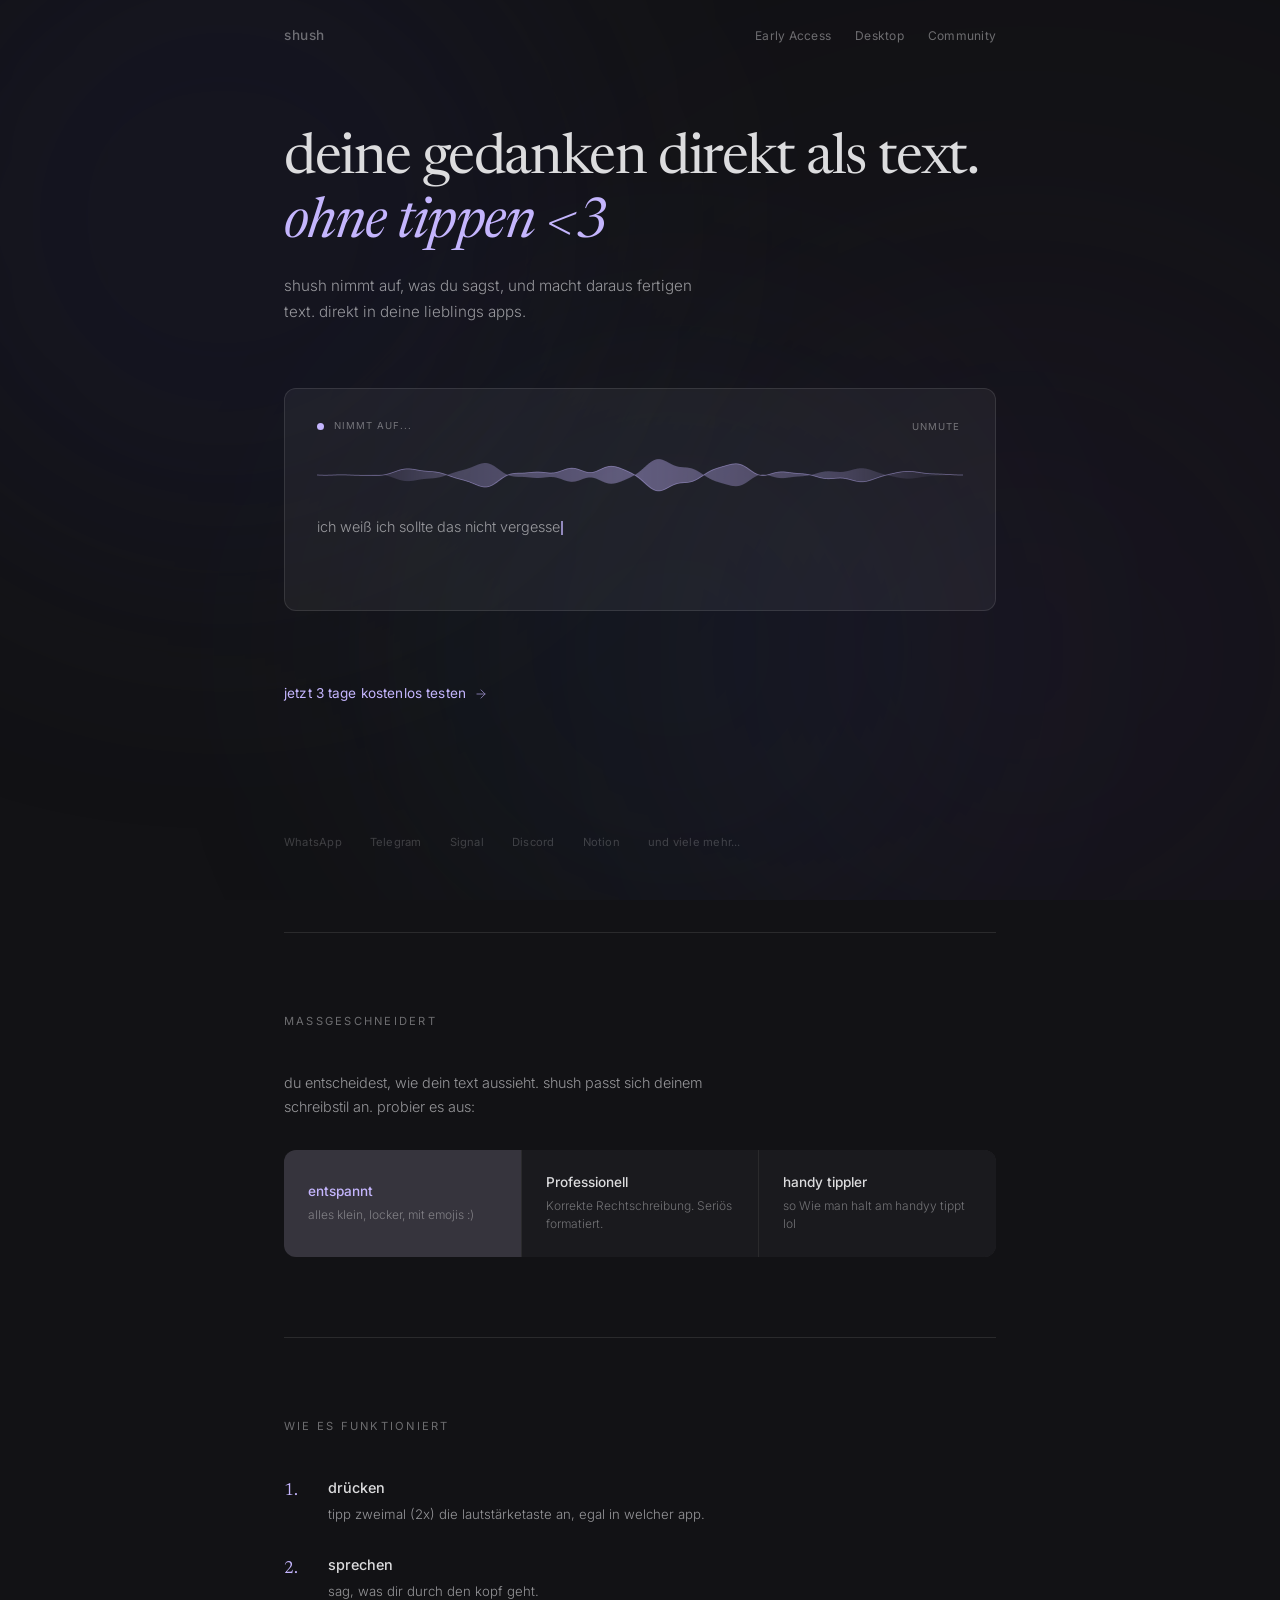
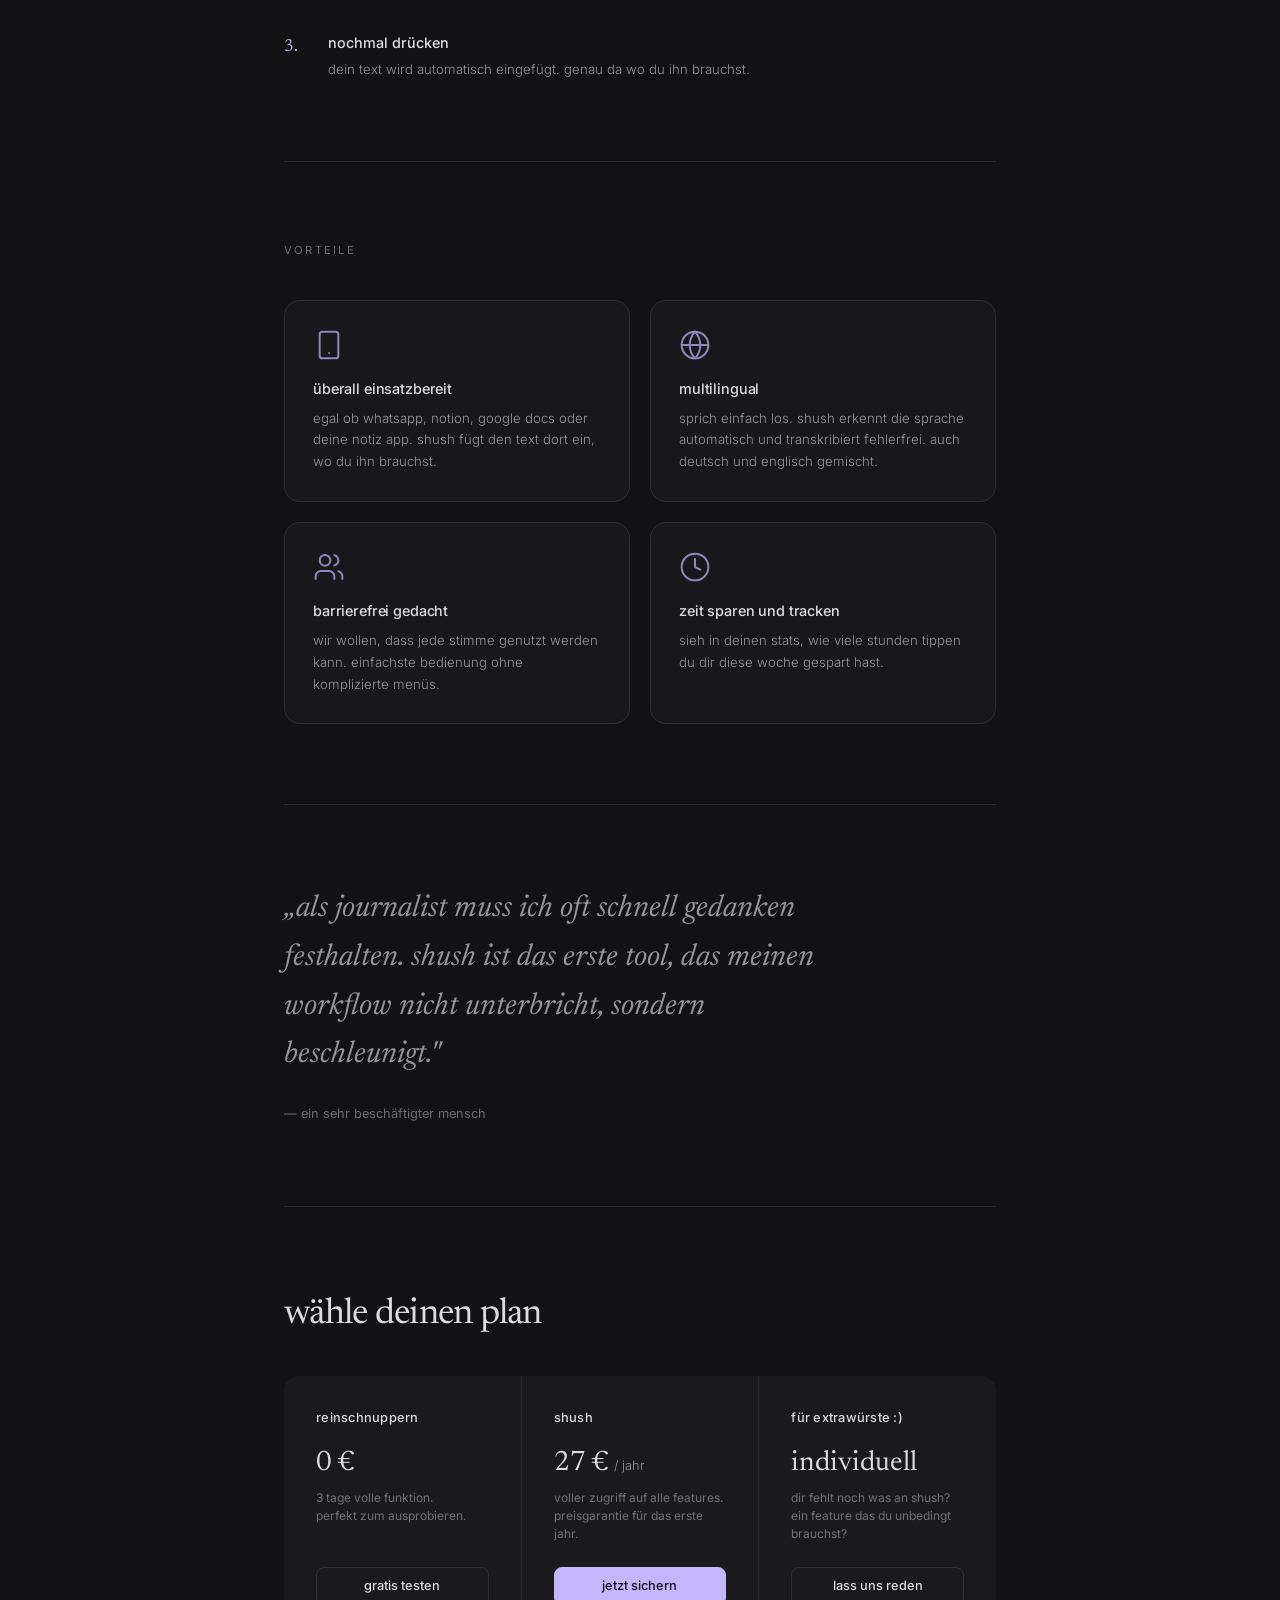
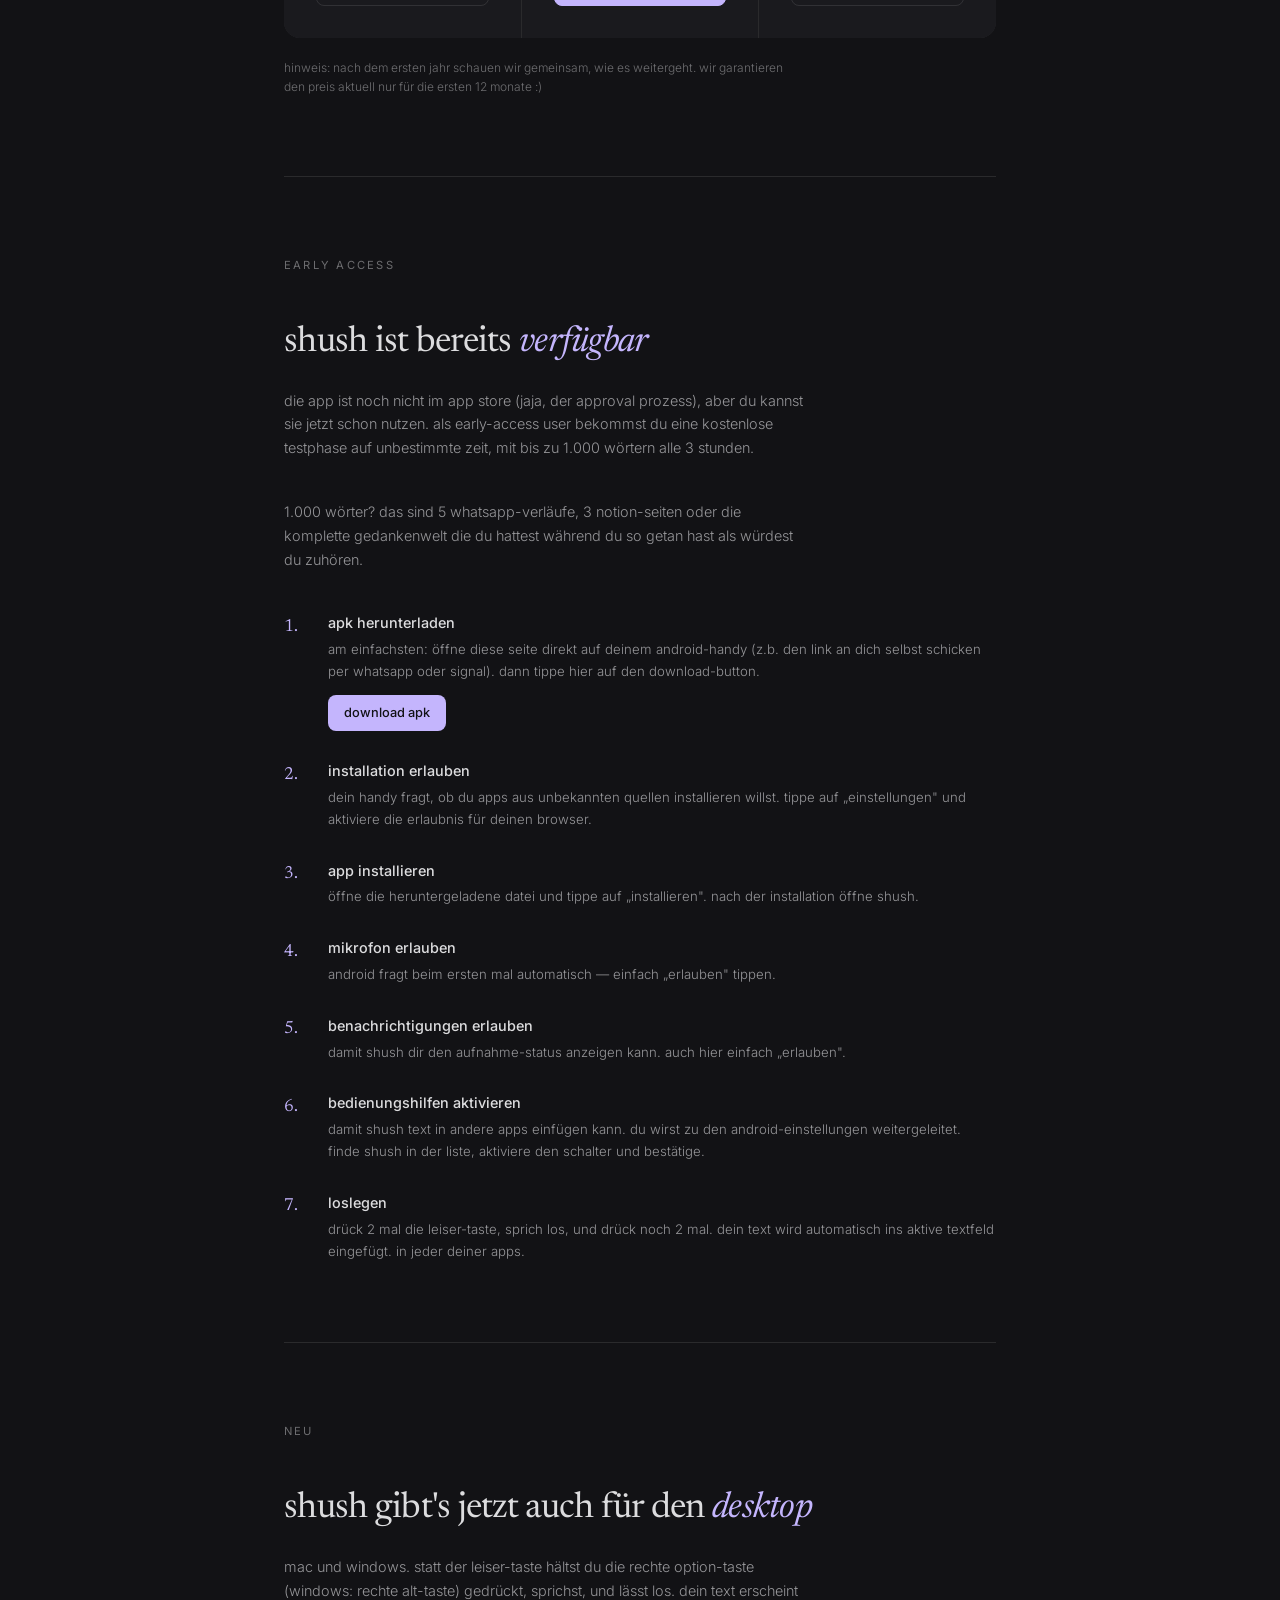
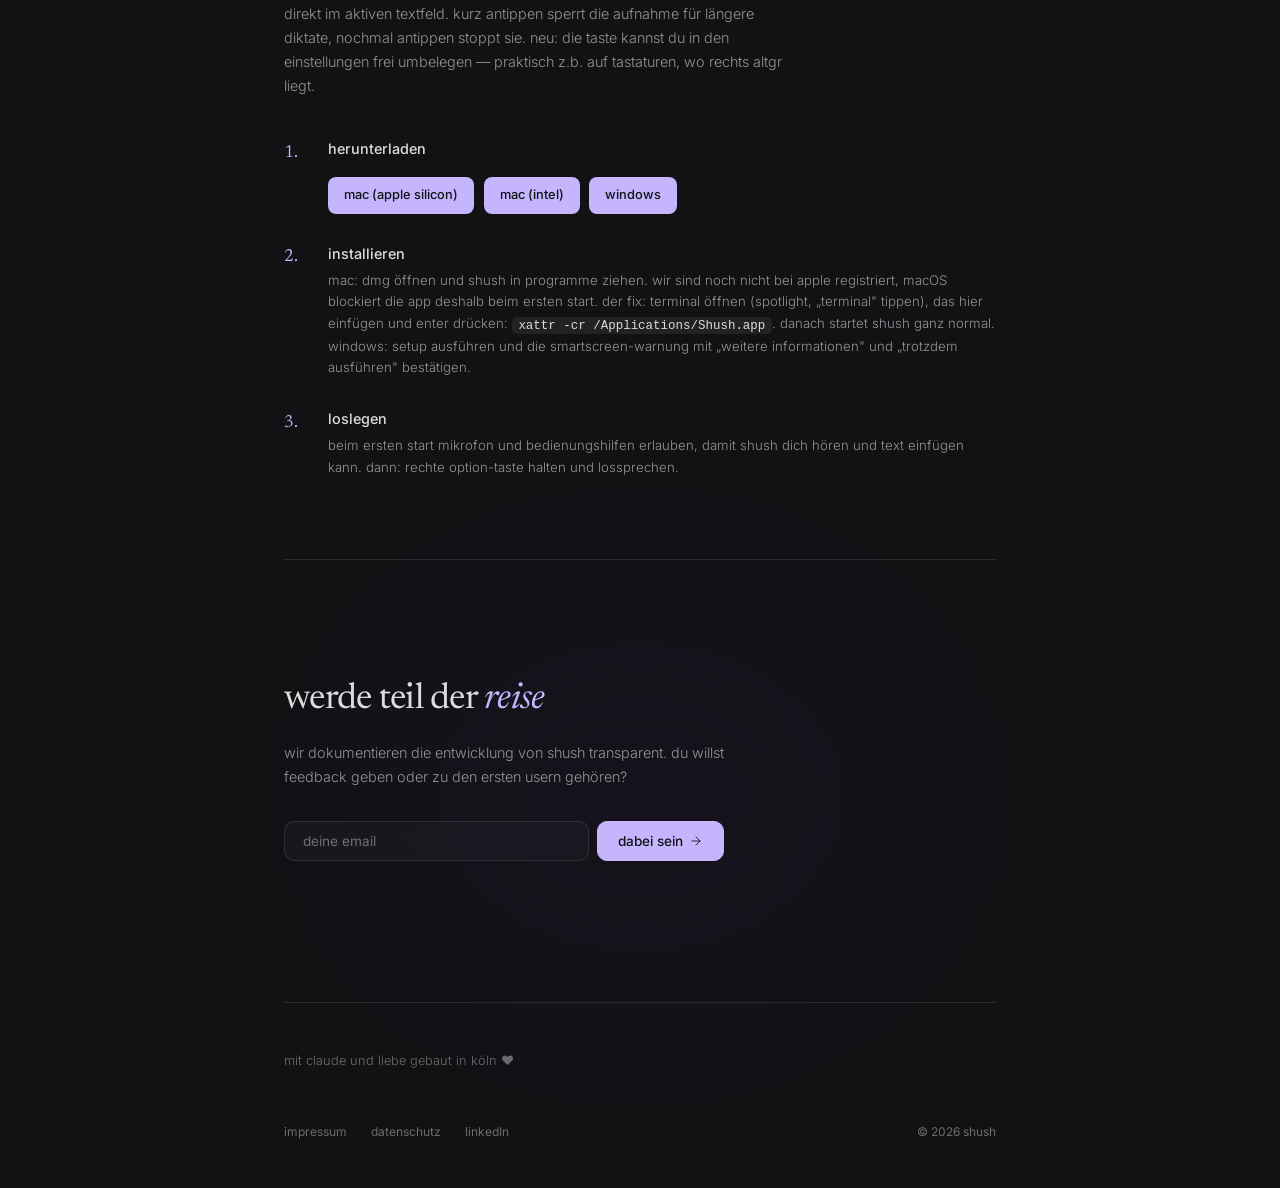
==== commit ec8738ea: "Update desktop downloads to v0.2.0 and mention rebindable hotkey Co-Authored-By: Claude Fable 5 <nor" ====
--- a/index.html
+++ b/index.html
@@ -283,7 +283,7 @@
     <section class="early-access fade-in" id="desktop">
       <p class="section-label">neu</p>
       <h2 class="ea-title">shush gibt's jetzt auch für den <em>desktop</em></h2>
-      <p class="ea-desc">mac und windows. statt der leiser-taste hältst du die rechte option-taste (windows: rechte alt-taste) gedrückt, sprichst, und lässt los. dein text erscheint direkt im aktiven textfeld. kurz antippen sperrt die aufnahme für längere diktate, nochmal antippen stoppt sie.</p>
+      <p class="ea-desc">mac und windows. statt der leiser-taste hältst du die rechte option-taste (windows: rechte alt-taste) gedrückt, sprichst, und lässt los. dein text erscheint direkt im aktiven textfeld. kurz antippen sperrt die aufnahme für längere diktate, nochmal antippen stoppt sie. neu: die taste kannst du in den einstellungen frei umbelegen — praktisch z.b. auf tastaturen, wo rechts altgr liegt.</p>
 
       <div class="ea-steps">
         <div class="ea-step">
@@ -291,9 +291,9 @@
           <div>
             <h3>herunterladen</h3>
             <div class="ea-downloads">
-              <a href="https://github.com/leonbubova/shush-app-releases/releases/download/desktop-v0.1.0/shush-desktop-0.1.0-mac-apple-silicon.dmg" class="ea-download" target="_blank" rel="noopener">mac (apple silicon)</a>
-              <a href="https://github.com/leonbubova/shush-app-releases/releases/download/desktop-v0.1.0/shush-desktop-0.1.0-mac-intel.dmg" class="ea-download" target="_blank" rel="noopener">mac (intel)</a>
-              <a href="https://github.com/leonbubova/shush-app-releases/releases/download/desktop-v0.1.0/shush-desktop-0.1.0-windows-setup.exe" class="ea-download" target="_blank" rel="noopener">windows</a>
+              <a href="https://github.com/leonbubova/shush-app-releases/releases/download/desktop-v0.2.0/shush-desktop-0.2.0-mac-apple-silicon.dmg" class="ea-download" target="_blank" rel="noopener">mac (apple silicon)</a>
+              <a href="https://github.com/leonbubova/shush-app-releases/releases/download/desktop-v0.2.0/shush-desktop-0.2.0-mac-intel.dmg" class="ea-download" target="_blank" rel="noopener">mac (intel)</a>
+              <a href="https://github.com/leonbubova/shush-app-releases/releases/download/desktop-v0.2.0/shush-desktop-0.2.0-windows-setup.exe" class="ea-download" target="_blank" rel="noopener">windows</a>
             </div>
           </div>
         </div>
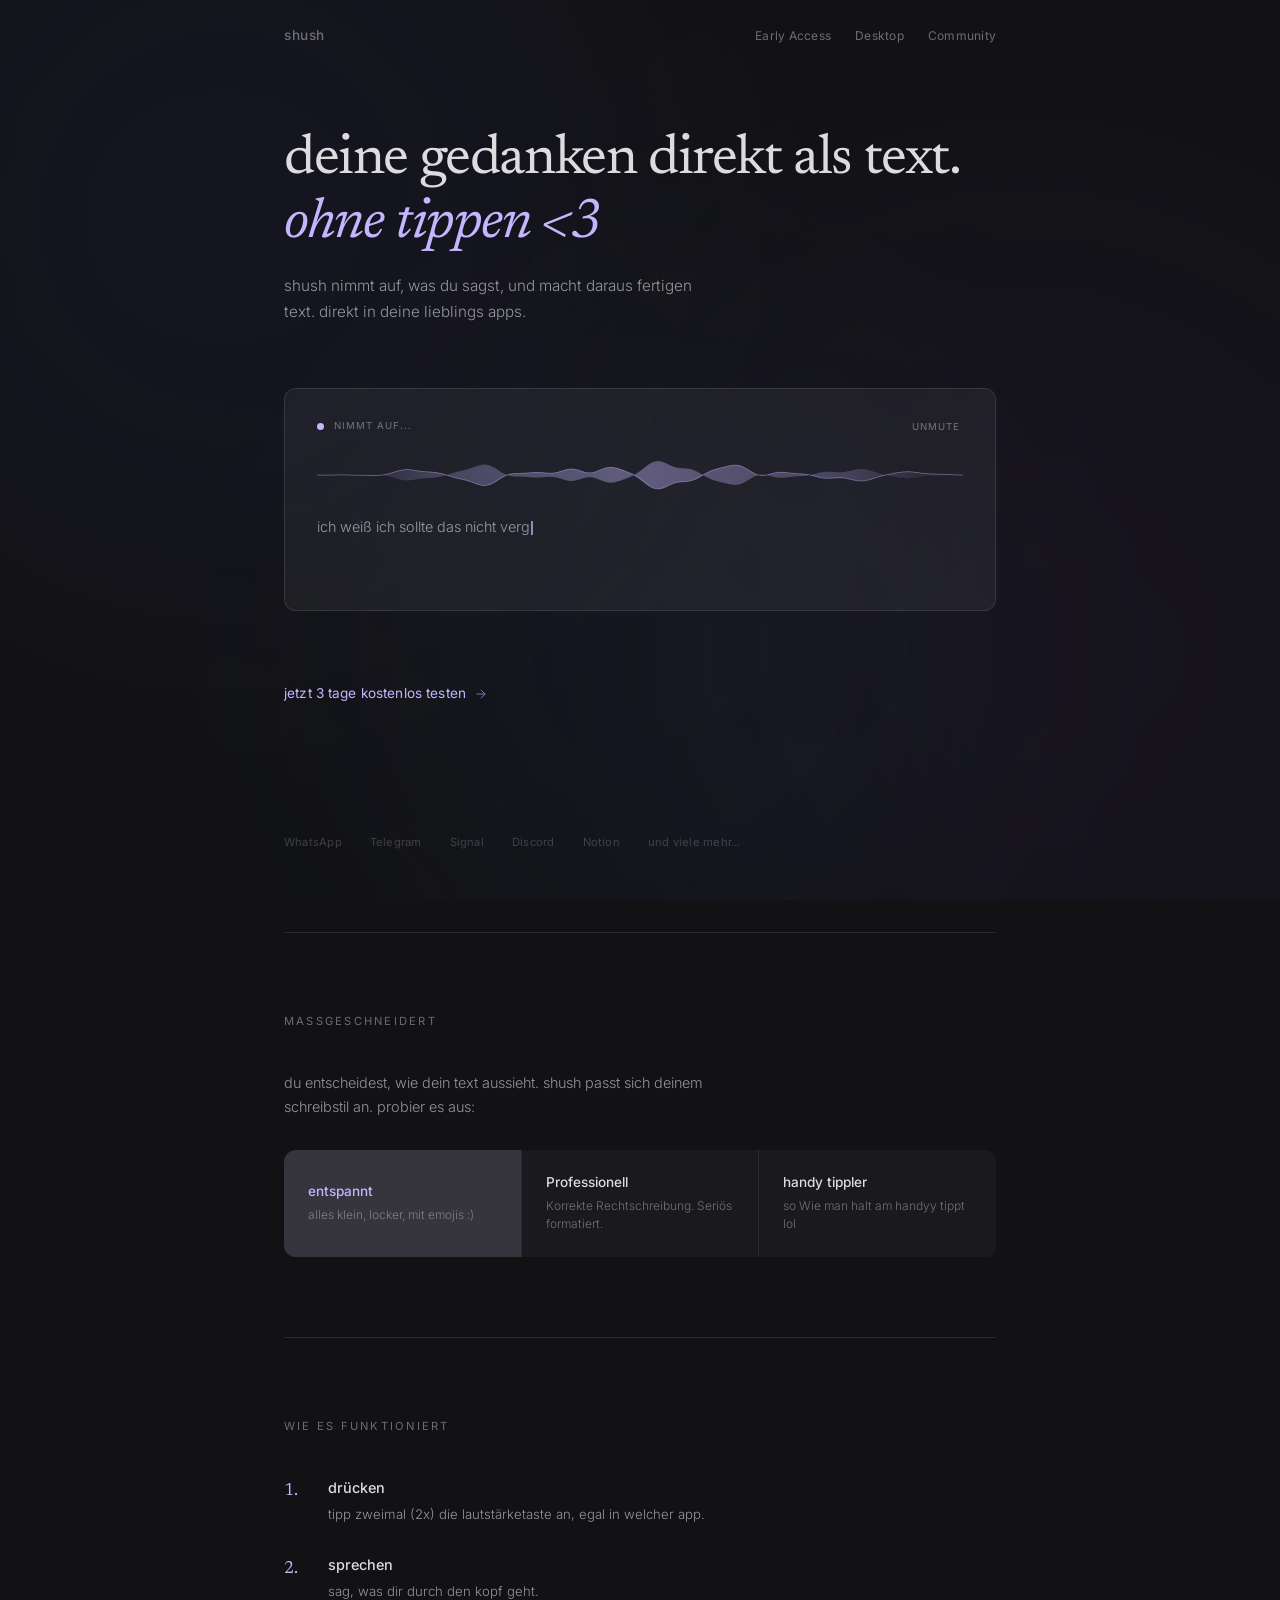
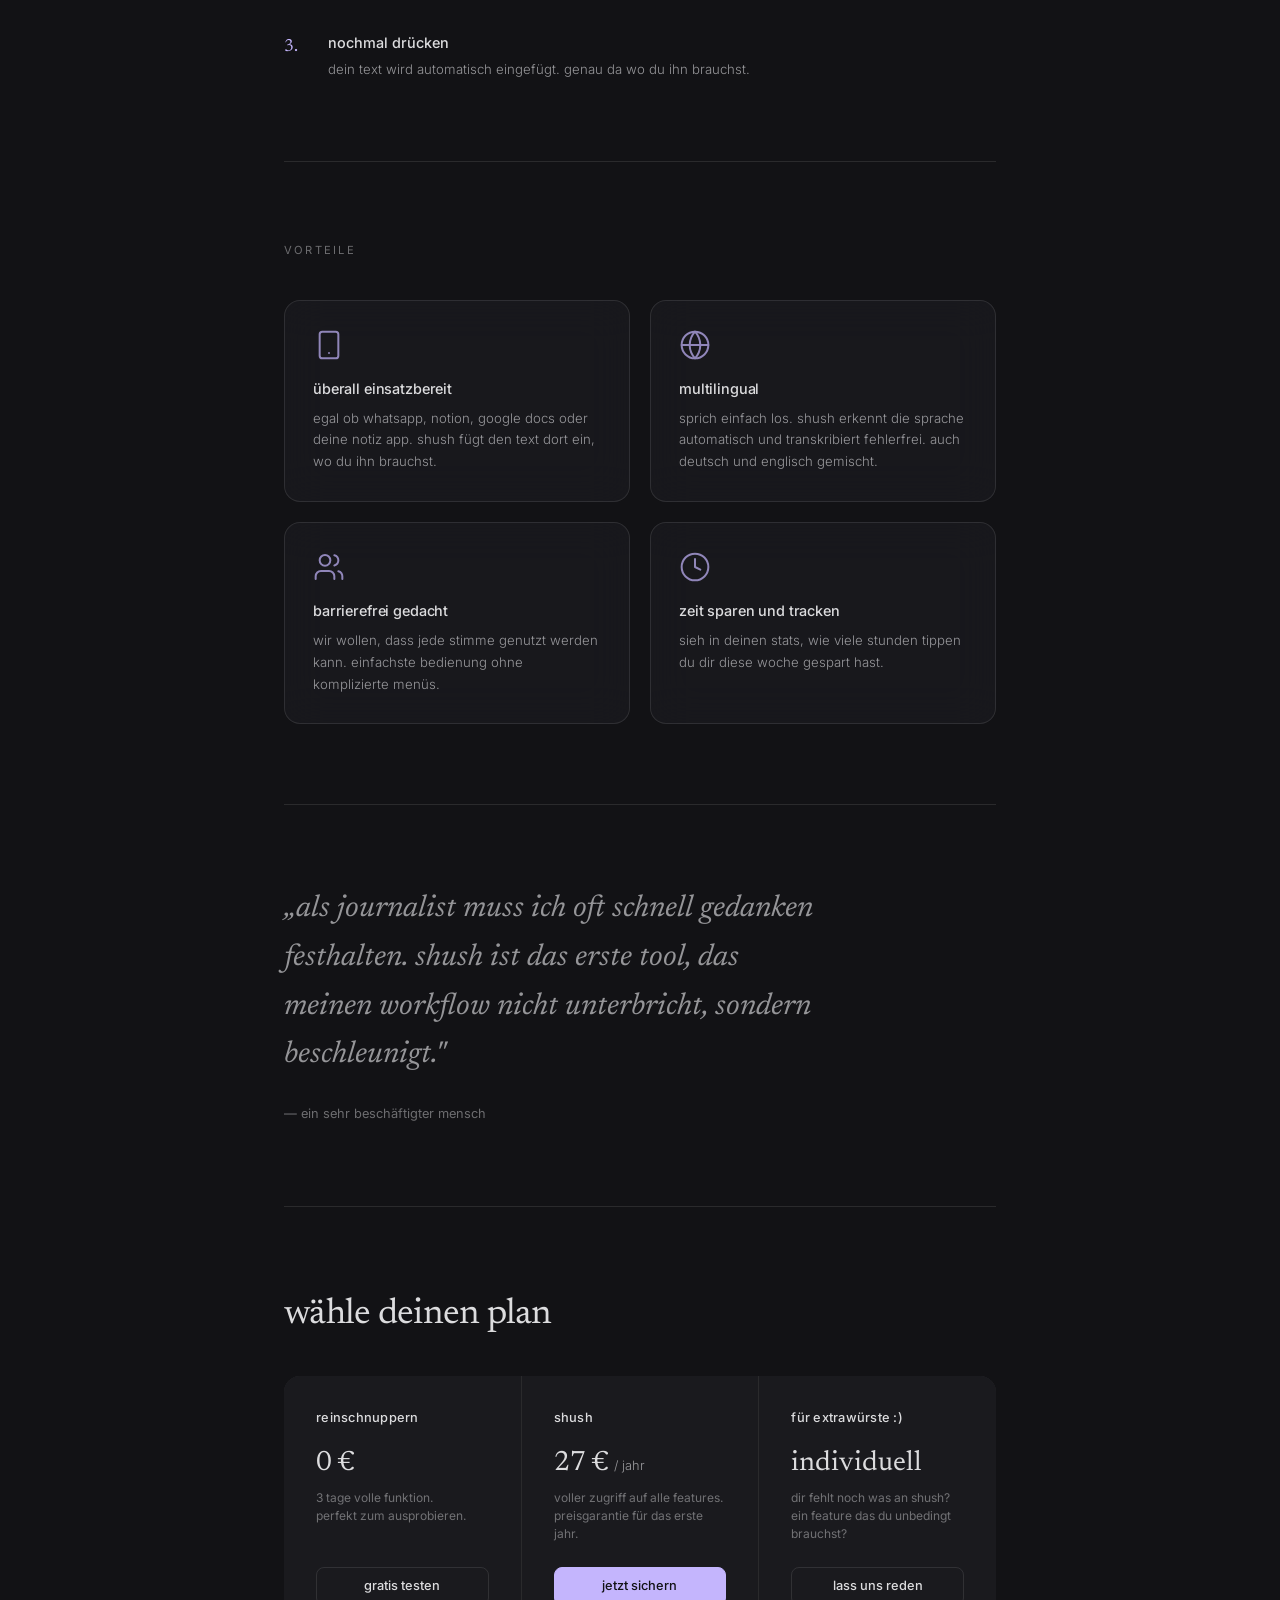
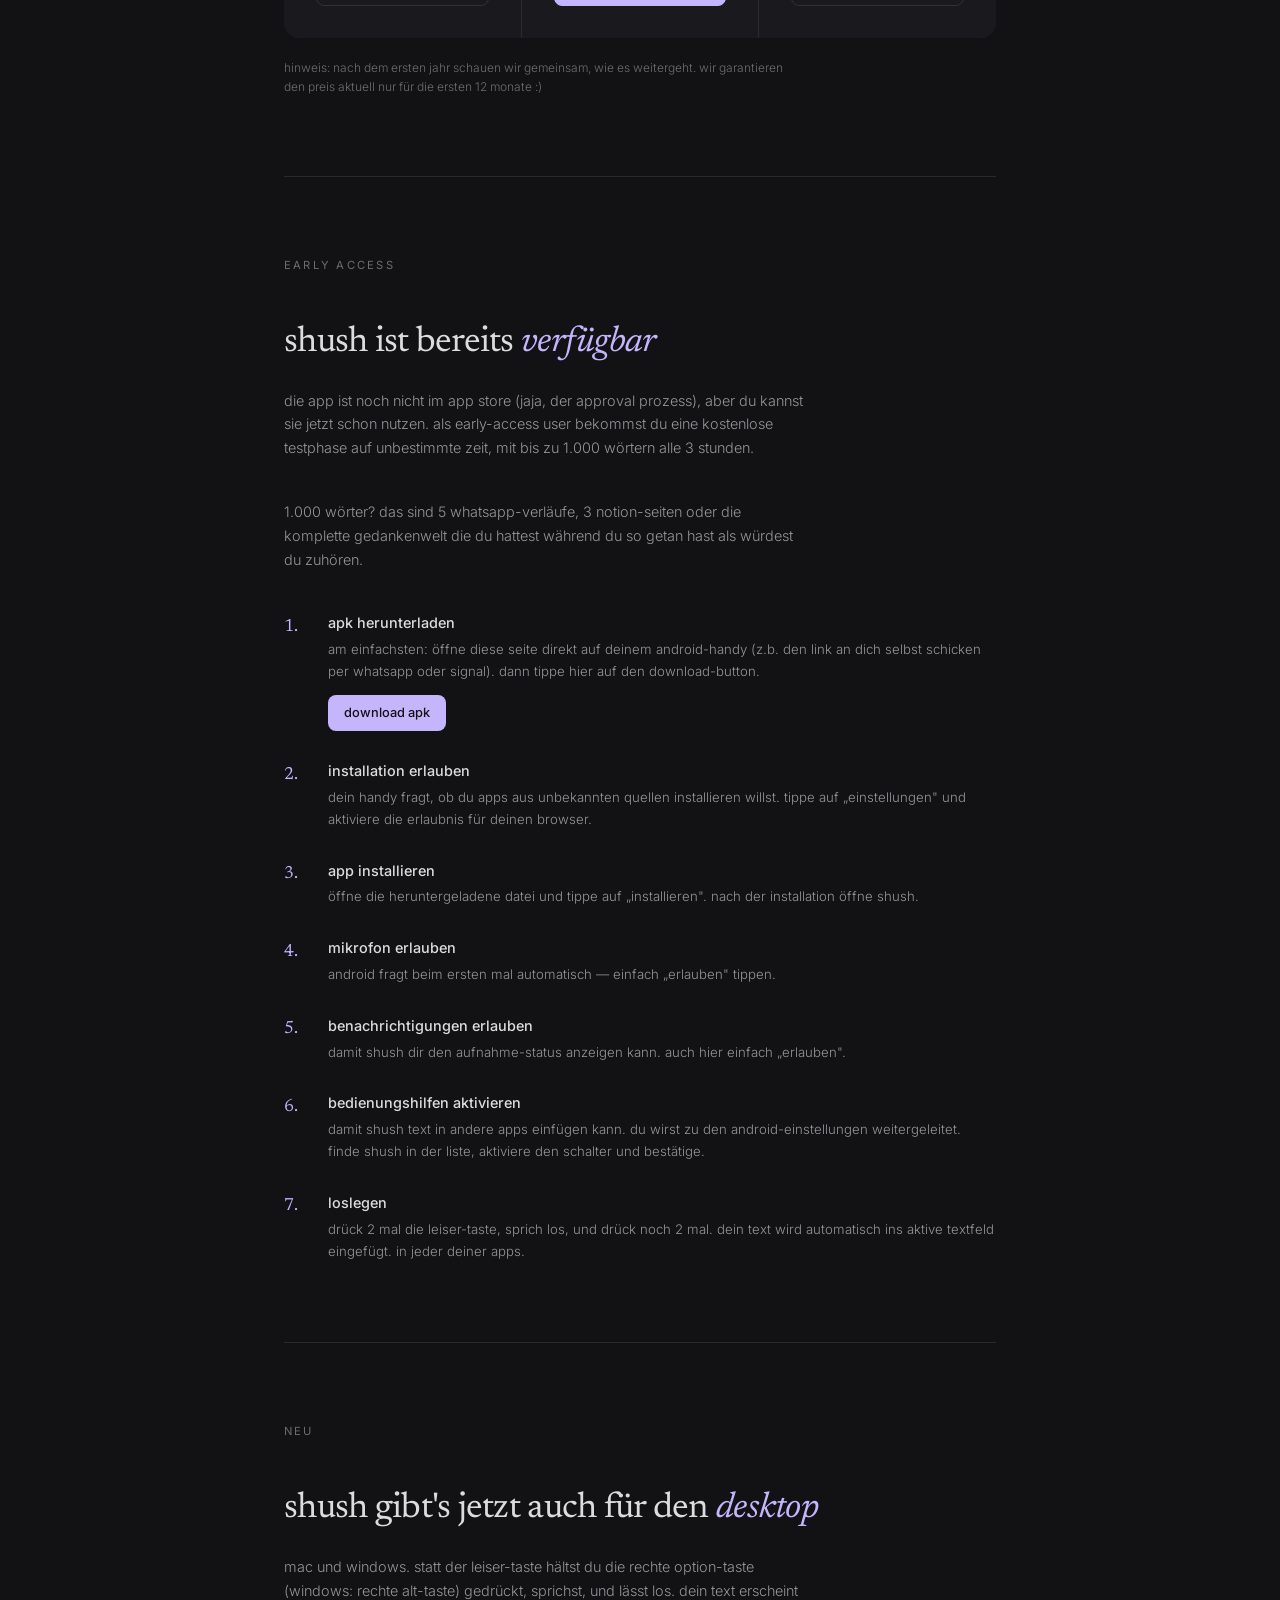
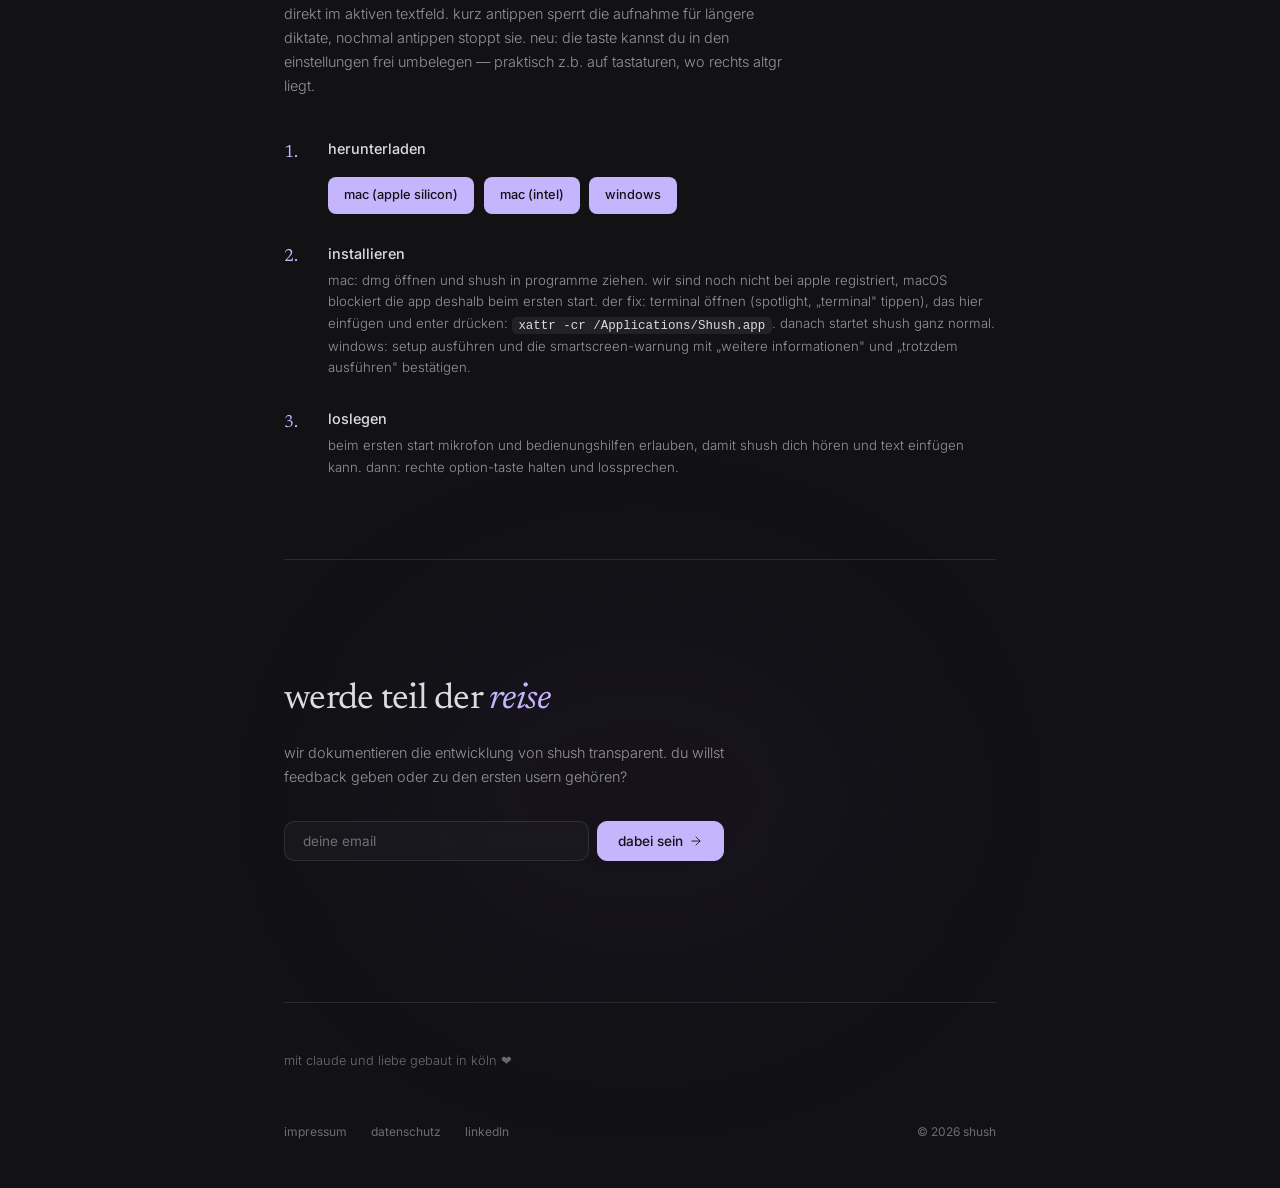
==== commit ec798ec2: "Self-host Inter and Newsreader webfonts Replace the Google Fonts stylesheet link with locally served" ====
--- a/index.html
+++ b/index.html
@@ -34,9 +34,9 @@
   <meta name="twitter:card" content="summary_large_image">
   <meta name="twitter:image" content="https://shush.love/og-image.png">
   <link rel="icon" type="image/svg+xml" href="favicon.svg">
-  <link rel="preconnect" href="https://fonts.googleapis.com">
-  <link rel="preconnect" href="https://fonts.gstatic.com" crossorigin>
-  <link href="https://fonts.googleapis.com/css2?family=Newsreader:ital,wght@0,400;0,500;1,400&family=Inter:wght@300;400;500;600&display=swap" rel="stylesheet">
+  <link rel="preload" href="fonts/inter-var-latin.woff2" as="font" type="font/woff2" crossorigin>
+  <link rel="preload" href="fonts/newsreader-var-normal-latin.woff2" as="font" type="font/woff2" crossorigin>
+  <link rel="stylesheet" href="fonts.css">
   <link rel="stylesheet" href="styles.css">
 </head>
 <body>
--- a/fonts.css
+++ b/fonts.css
@@ -0,0 +1,58 @@
+/* Self-hosted webfonts — no requests to Google (GDPR).
+   Inter & Newsreader, SIL Open Font License 1.1.
+   Source: Google Fonts API (woff2, latin + latin-ext subsets). */
+
+/* latin-ext */
+@font-face {
+  font-family: 'Inter';
+  font-style: normal;
+  font-weight: 300 600;
+  font-display: swap;
+  src: url(fonts/inter-var-latin-ext.woff2) format('woff2');
+  unicode-range: U+0100-02BA, U+02BD-02C5, U+02C7-02CC, U+02CE-02D7, U+02DD-02FF, U+0304, U+0308, U+0329, U+1D00-1DBF, U+1E00-1E9F, U+1EF2-1EFF, U+2020, U+20A0-20AB, U+20AD-20C0, U+2113, U+2C60-2C7F, U+A720-A7FF;
+}
+/* latin */
+@font-face {
+  font-family: 'Inter';
+  font-style: normal;
+  font-weight: 300 600;
+  font-display: swap;
+  src: url(fonts/inter-var-latin.woff2) format('woff2');
+  unicode-range: U+0000-00FF, U+0131, U+0152-0153, U+02BB-02BC, U+02C6, U+02DA, U+02DC, U+0304, U+0308, U+0329, U+2000-206F, U+20AC, U+2122, U+2191, U+2193, U+2212, U+2215, U+FEFF, U+FFFD;
+}
+/* latin-ext */
+@font-face {
+  font-family: 'Newsreader';
+  font-style: italic;
+  font-weight: 400;
+  font-display: swap;
+  src: url(fonts/newsreader-var-italic-latin-ext.woff2) format('woff2');
+  unicode-range: U+0100-02BA, U+02BD-02C5, U+02C7-02CC, U+02CE-02D7, U+02DD-02FF, U+0304, U+0308, U+0329, U+1D00-1DBF, U+1E00-1E9F, U+1EF2-1EFF, U+2020, U+20A0-20AB, U+20AD-20C0, U+2113, U+2C60-2C7F, U+A720-A7FF;
+}
+/* latin */
+@font-face {
+  font-family: 'Newsreader';
+  font-style: italic;
+  font-weight: 400;
+  font-display: swap;
+  src: url(fonts/newsreader-var-italic-latin.woff2) format('woff2');
+  unicode-range: U+0000-00FF, U+0131, U+0152-0153, U+02BB-02BC, U+02C6, U+02DA, U+02DC, U+0304, U+0308, U+0329, U+2000-206F, U+20AC, U+2122, U+2191, U+2193, U+2212, U+2215, U+FEFF, U+FFFD;
+}
+/* latin-ext */
+@font-face {
+  font-family: 'Newsreader';
+  font-style: normal;
+  font-weight: 400 500;
+  font-display: swap;
+  src: url(fonts/newsreader-var-normal-latin-ext.woff2) format('woff2');
+  unicode-range: U+0100-02BA, U+02BD-02C5, U+02C7-02CC, U+02CE-02D7, U+02DD-02FF, U+0304, U+0308, U+0329, U+1D00-1DBF, U+1E00-1E9F, U+1EF2-1EFF, U+2020, U+20A0-20AB, U+20AD-20C0, U+2113, U+2C60-2C7F, U+A720-A7FF;
+}
+/* latin */
+@font-face {
+  font-family: 'Newsreader';
+  font-style: normal;
+  font-weight: 400 500;
+  font-display: swap;
+  src: url(fonts/newsreader-var-normal-latin.woff2) format('woff2');
+  unicode-range: U+0000-00FF, U+0131, U+0152-0153, U+02BB-02BC, U+02C6, U+02DA, U+02DC, U+0304, U+0308, U+0329, U+2000-206F, U+20AC, U+2122, U+2191, U+2193, U+2212, U+2215, U+FEFF, U+FFFD;
+}
